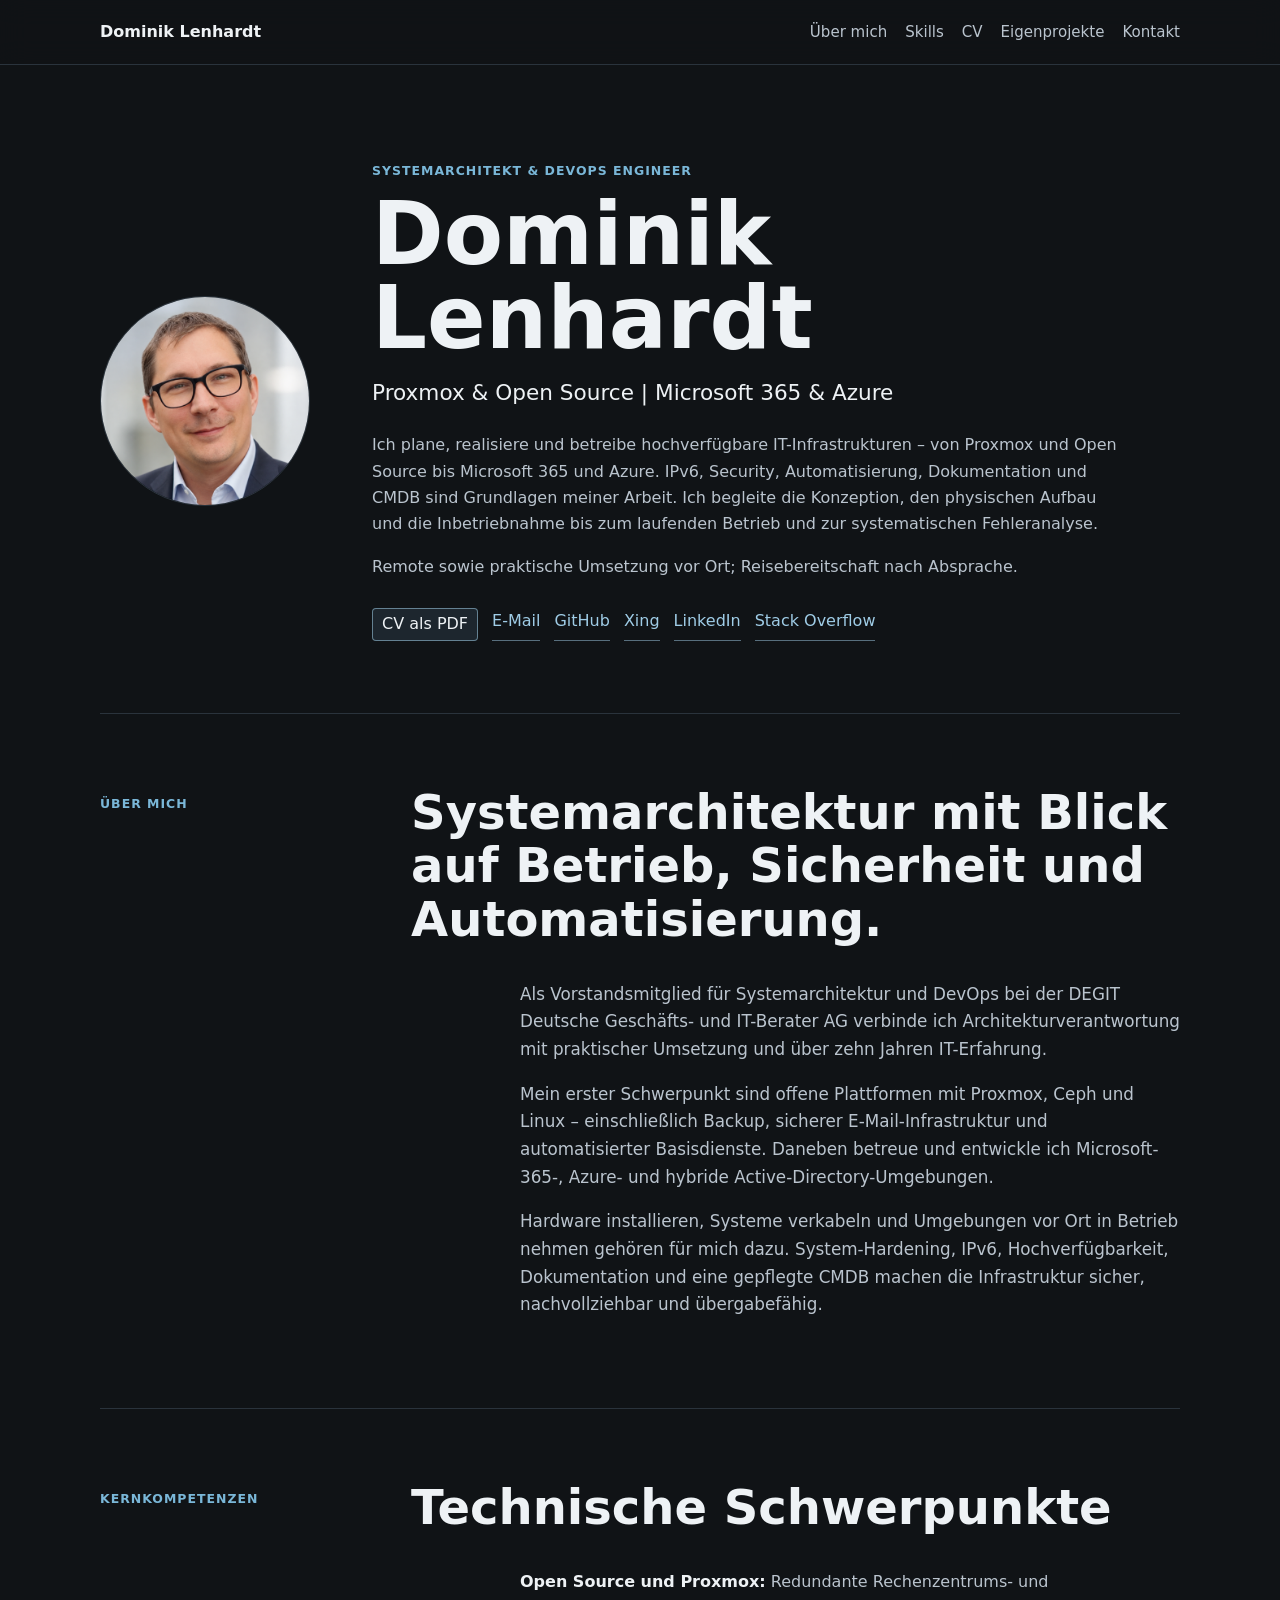
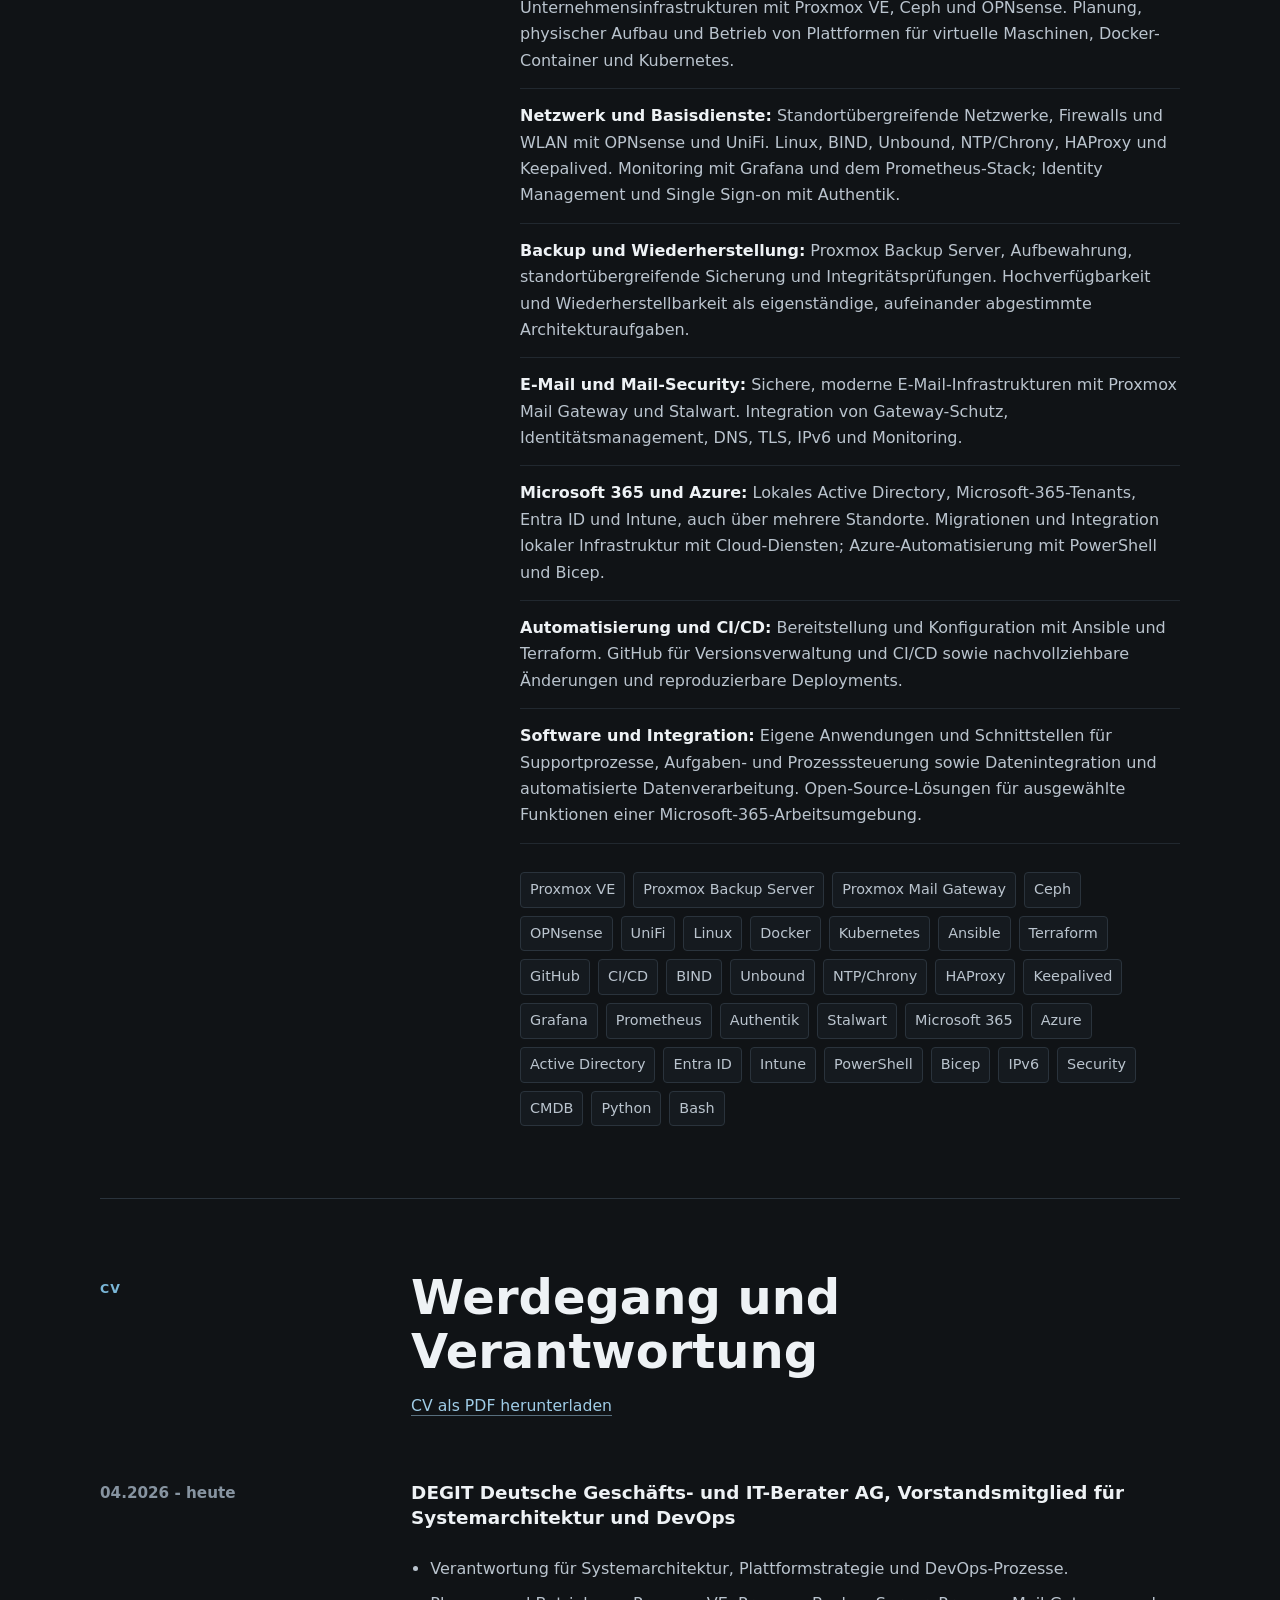
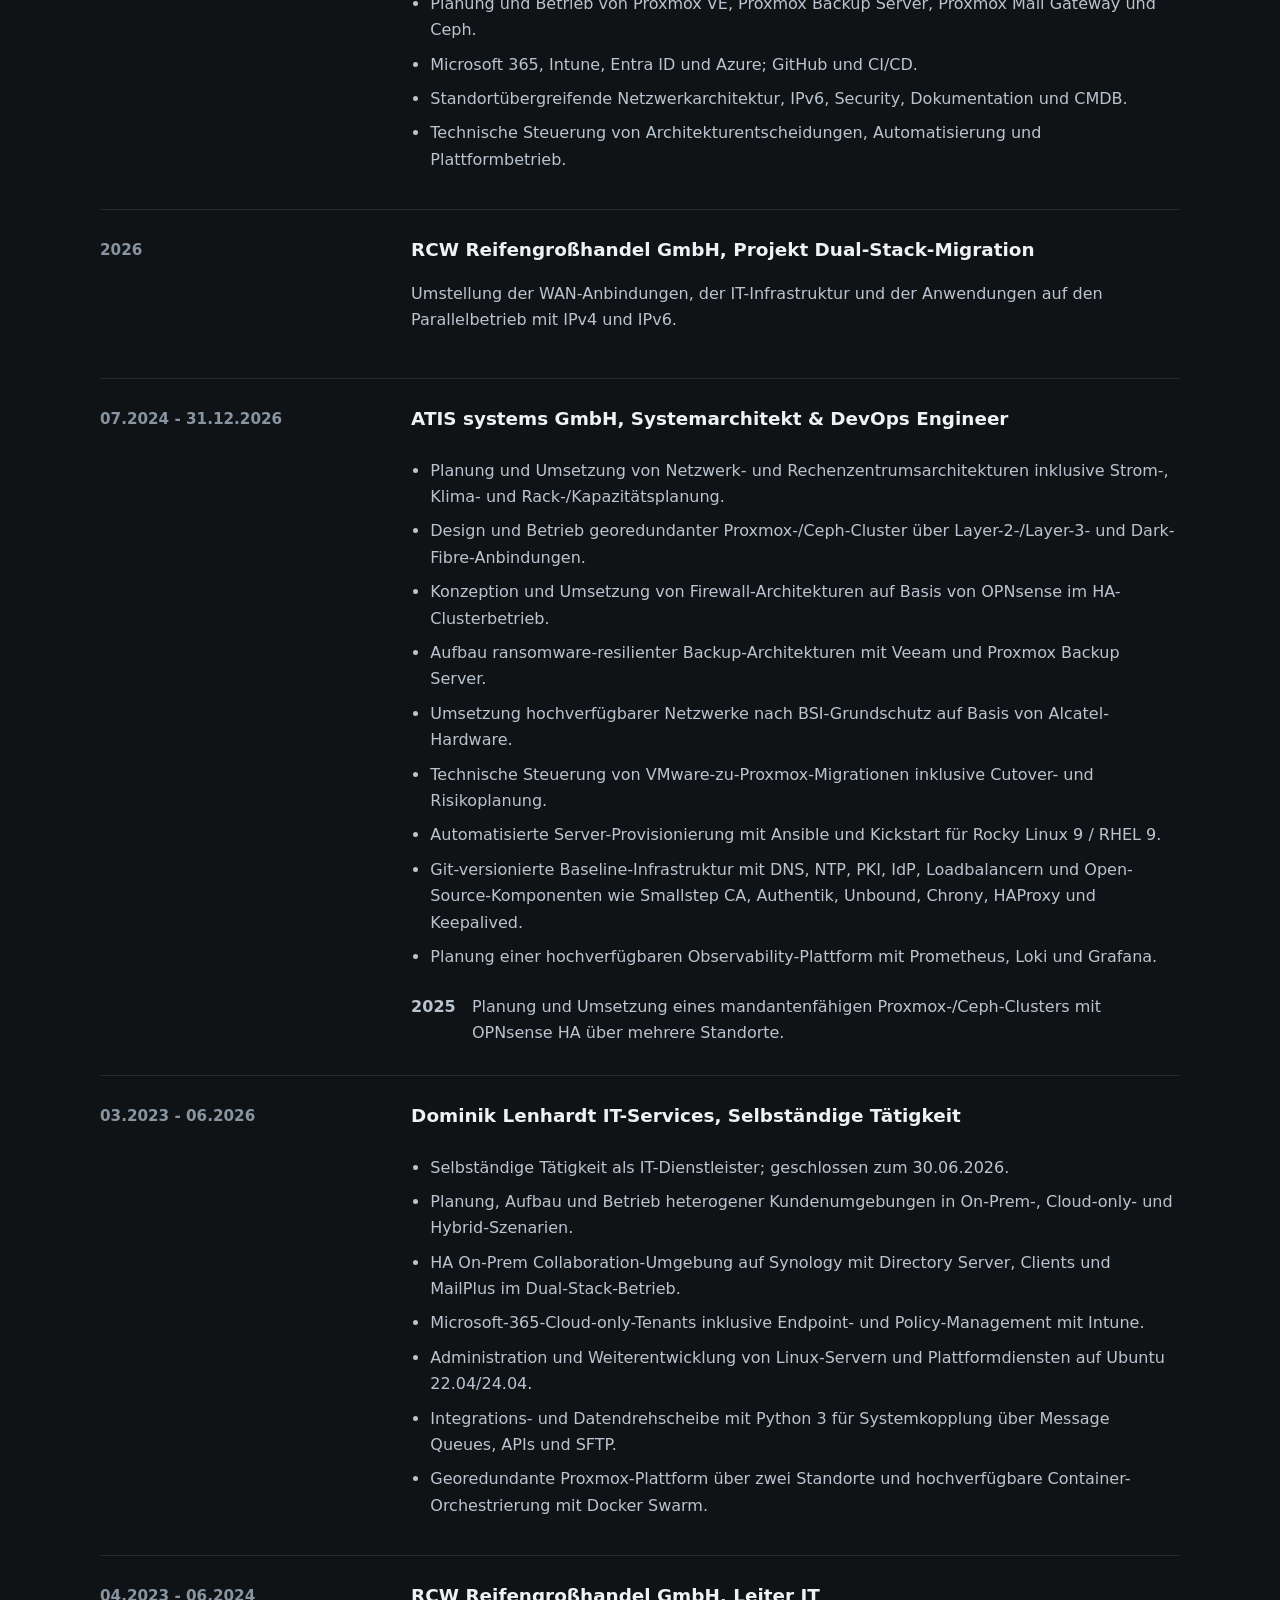
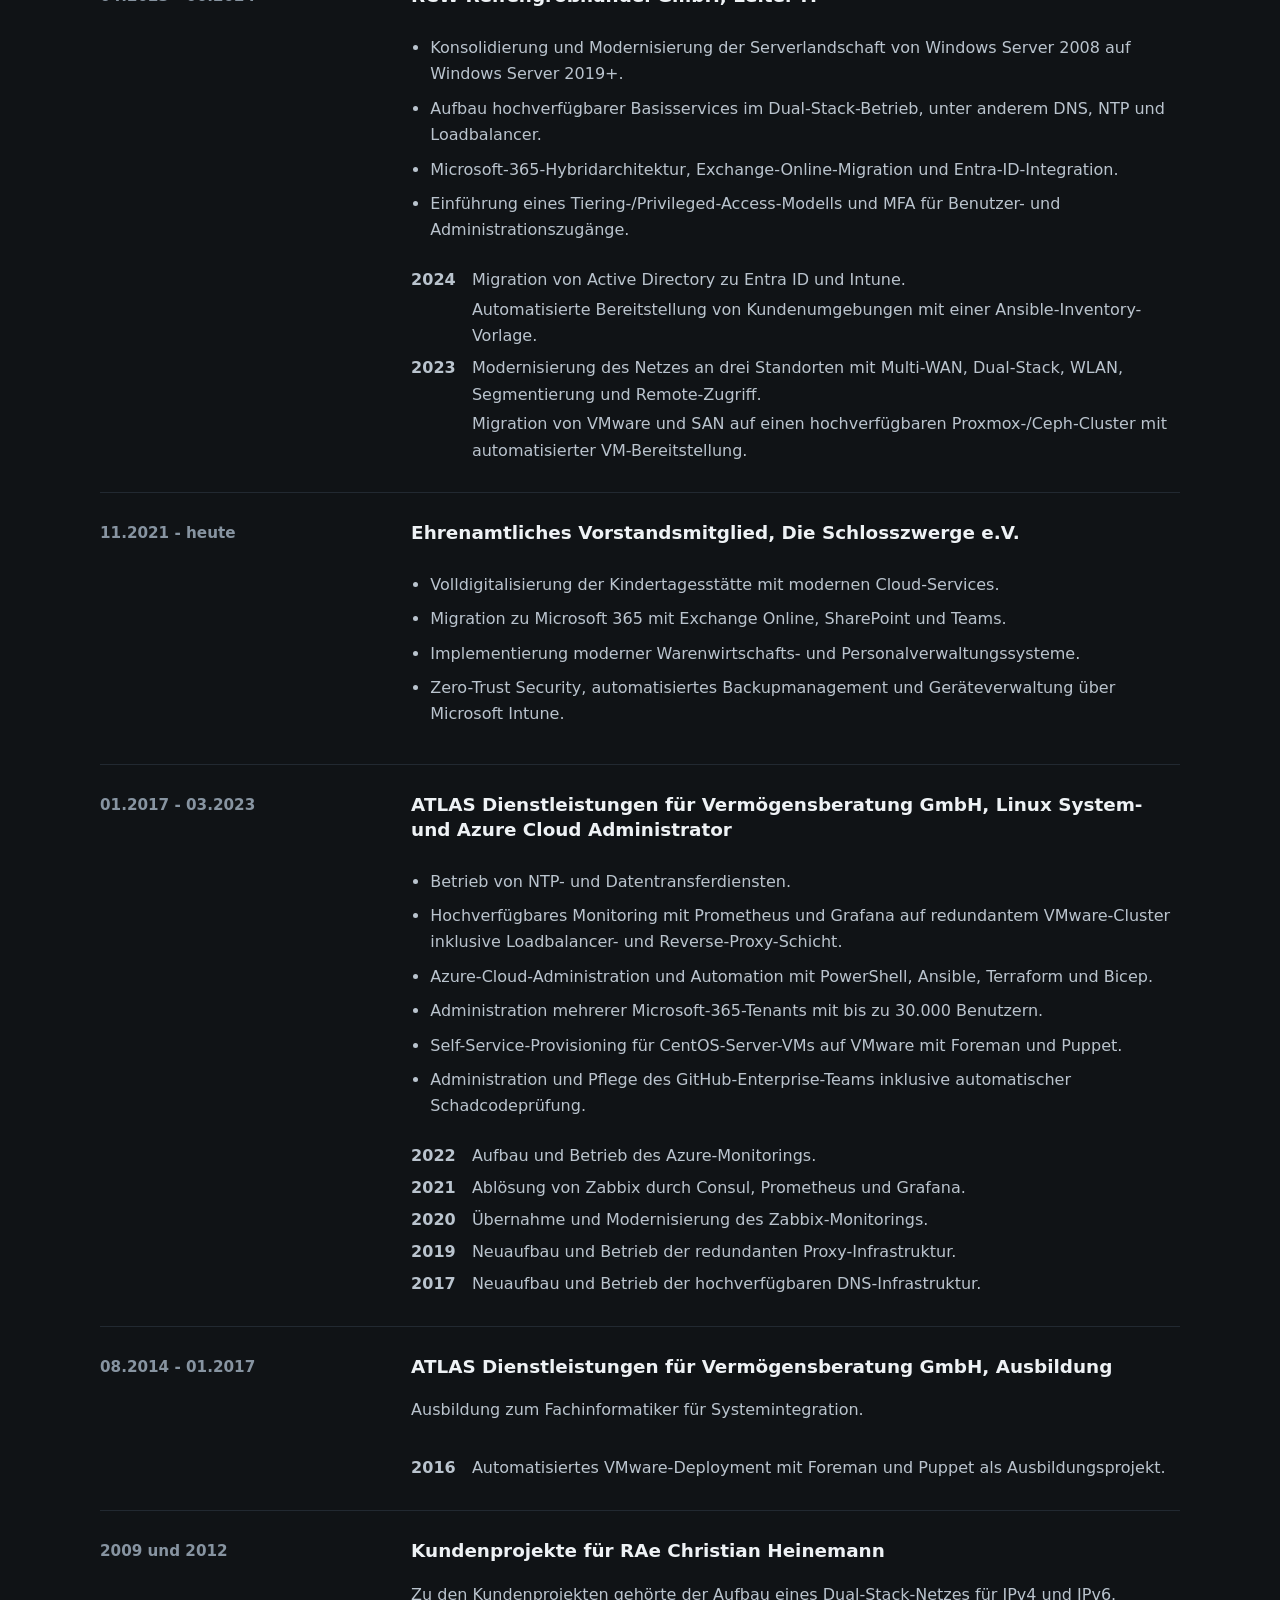
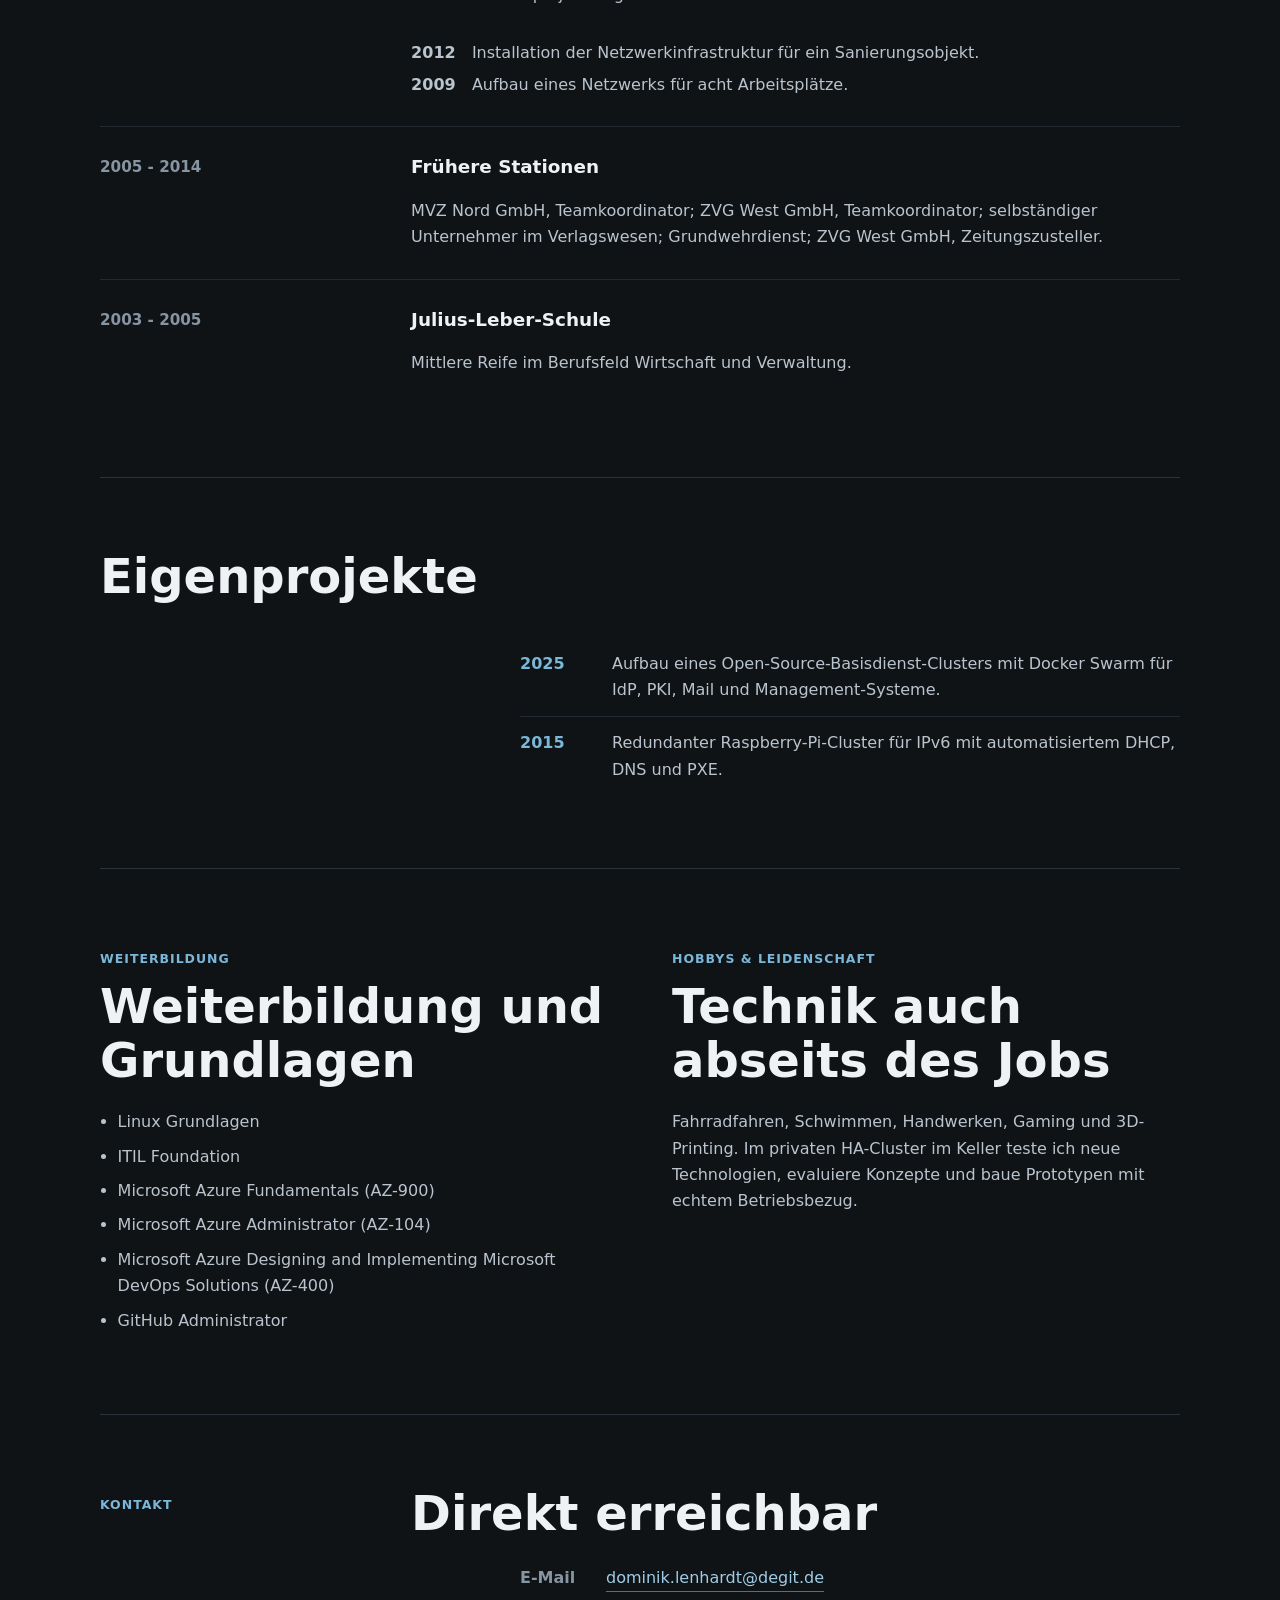
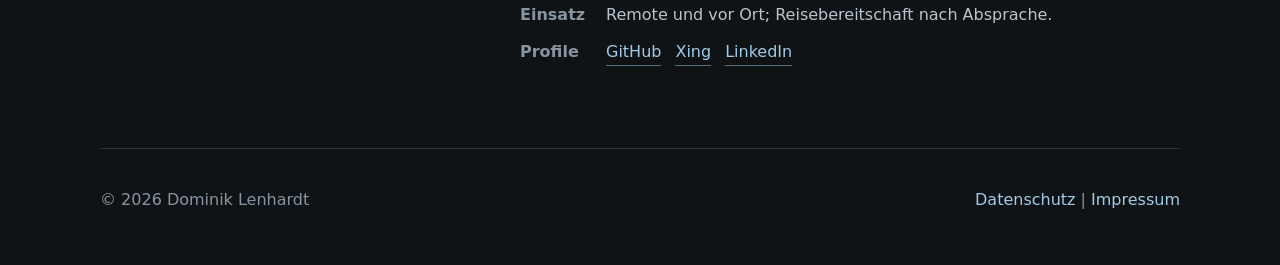
==== index.html @ f4fcc64a "Berufsstationen mit einheitlicher Typografie und Projektzeiträumen gliedern" ====
<!DOCTYPE html>
<html lang="de">
<head>
  <meta charset="utf-8">
  <meta name="viewport" content="width=device-width, initial-scale=1">
  <title>Dominik Lenhardt | Systemarchitekt &amp; DevOps Engineer</title>
  <meta name="description" content="Dominik Lenhardt – Systemarchitekt &amp; DevOps Engineer. Proxmox, Open Source, Backup und sichere E-Mail-Infrastrukturen sowie Microsoft 365 und Azure. Remote und vor Ort nach Absprache.">
  <link rel="apple-touch-icon" sizes="180x180" href="/assets/favicon/apple-touch-icon.png">
  <link rel="icon" type="image/png" sizes="32x32" href="/assets/favicon/favicon-32x32.png">
  <link rel="icon" type="image/png" sizes="16x16" href="/assets/favicon/favicon-16x16.png">
  <link rel="manifest" href="/assets/favicon/site.webmanifest">
  <link rel="stylesheet" href="/assets/css/site.css">
</head>
<body>
  <header class="site-header">
    <nav class="nav" aria-label="Hauptnavigation">
      <a class="brand" href="/">Dominik Lenhardt</a>
      <div class="nav-links">
        <a href="#about">Über mich</a>
        <a href="#skills">Skills</a>
        <a href="#cv">CV</a>
        <a href="#projekte">Eigenprojekte</a>
        <a href="#kontakt">Kontakt</a>
      </div>
    </nav>
  </header>

  <main>
    <section class="hero" id="top">
      <div class="hero-photo">
        <img src="/assets/img/portfolio-neu.png" alt="Portrait von Dominik Lenhardt">
      </div>
      <div class="hero-text">
        <p class="kicker">Systemarchitekt &amp; DevOps Engineer</p>
        <h1>Dominik Lenhardt</h1>
        <p class="intro">Proxmox &amp; Open Source | Microsoft 365 &amp; Azure</p>
        <p>Ich plane, realisiere und betreibe hochverfügbare IT-Infrastrukturen – von Proxmox und Open Source bis Microsoft 365 und Azure. IPv6, Security, Automatisierung, Dokumentation und CMDB sind Grundlagen meiner Arbeit. Ich begleite die Konzeption, den physischen Aufbau und die Inbetriebnahme bis zum laufenden Betrieb und zur systematischen Fehleranalyse.</p>
        <p>Remote sowie praktische Umsetzung vor Ort; Reisebereitschaft nach Absprache.</p>
        <div class="profile-links" aria-label="Profile">
          <a class="download-link" href="/assets/Dominik-Lenhardt-CV.pdf" download>CV als PDF</a>
          <a href="mailto:dominik.lenhardt@degit.de">E-Mail</a>
          <a href="https://www.github.com/OnkelDom" target="_blank" rel="noreferrer">GitHub</a>
          <a href="https://www.xing.com/profile/Dominik_Lenhardt/cv/" target="_blank" rel="noreferrer">Xing</a>
          <a href="https://www.linkedin.com/in/dominik-lenhardt-086645226" target="_blank" rel="noreferrer">LinkedIn</a>
          <a href="https://stackoverflow.com/users/17848024/dominik-lenhardt" target="_blank" rel="noreferrer">Stack Overflow</a>
        </div>
      </div>
    </section>

    <section class="section" id="about">
      <div class="section-title">
        <p class="kicker">Über mich</p>
        <h2>Systemarchitektur mit Blick auf Betrieb, Sicherheit und Automatisierung.</h2>
      </div>
      <div class="prose">
        <p>Als Vorstandsmitglied für Systemarchitektur und DevOps bei der DEGIT Deutsche Geschäfts- und IT-Berater AG verbinde ich Architekturverantwortung mit praktischer Umsetzung und über zehn Jahren IT-Erfahrung.</p>
        <p>Mein erster Schwerpunkt sind offene Plattformen mit Proxmox, Ceph und Linux – einschließlich Backup, sicherer E-Mail-Infrastruktur und automatisierter Basisdienste. Daneben betreue und entwickle ich Microsoft-365-, Azure- und hybride Active-Directory-Umgebungen.</p>
        <p>Hardware installieren, Systeme verkabeln und Umgebungen vor Ort in Betrieb nehmen gehören für mich dazu. System-Hardening, IPv6, Hochverfügbarkeit, Dokumentation und eine gepflegte CMDB machen die Infrastruktur sicher, nachvollziehbar und übergabefähig.</p>
      </div>
    </section>

    <section class="section" id="skills">
      <div class="section-title">
        <p class="kicker">Kernkompetenzen</p>
        <h2>Technische Schwerpunkte</h2>
      </div>
      <div class="skill-list">
        <p><strong>Open Source und Proxmox:</strong> Redundante Rechenzentrums- und Unternehmensinfrastrukturen mit Proxmox VE, Ceph und OPNsense. Planung, physischer Aufbau und Betrieb von Plattformen für virtuelle Maschinen, Docker-Container und Kubernetes.</p>
        <p><strong>Netzwerk und Basisdienste:</strong> Standortübergreifende Netzwerke, Firewalls und WLAN mit OPNsense und UniFi. Linux, BIND, Unbound, NTP/Chrony, HAProxy und Keepalived. Monitoring mit Grafana und dem Prometheus-Stack; Identity Management und Single Sign-on mit Authentik.</p>
        <p><strong>Backup und Wiederherstellung:</strong> Proxmox Backup Server, Aufbewahrung, standortübergreifende Sicherung und Integritätsprüfungen. Hochverfügbarkeit und Wiederherstellbarkeit als eigenständige, aufeinander abgestimmte Architekturaufgaben.</p>
        <p><strong>E-Mail und Mail-Security:</strong> Sichere, moderne E-Mail-Infrastrukturen mit Proxmox Mail Gateway und Stalwart. Integration von Gateway-Schutz, Identitätsmanagement, DNS, TLS, IPv6 und Monitoring.</p>
        <p><strong>Microsoft 365 und Azure:</strong> Lokales Active Directory, Microsoft-365-Tenants, Entra ID und Intune, auch über mehrere Standorte. Migrationen und Integration lokaler Infrastruktur mit Cloud-Diensten; Azure-Automatisierung mit PowerShell und Bicep.</p>
        <p><strong>Automatisierung und CI/CD:</strong> Bereitstellung und Konfiguration mit Ansible und Terraform. GitHub für Versionsverwaltung und CI/CD sowie nachvollziehbare Änderungen und reproduzierbare Deployments.</p>
        <p><strong>Software und Integration:</strong> Eigene Anwendungen und Schnittstellen für Supportprozesse, Aufgaben- und Prozesssteuerung sowie Datenintegration und automatisierte Datenverarbeitung. Open-Source-Lösungen für ausgewählte Funktionen einer Microsoft-365-Arbeitsumgebung.</p>
      </div>
      <div class="tags" aria-label="Technologien">
        <span>Proxmox VE</span><span>Proxmox Backup Server</span><span>Proxmox Mail Gateway</span><span>Ceph</span><span>OPNsense</span><span>UniFi</span><span>Linux</span><span>Docker</span><span>Kubernetes</span><span>Ansible</span><span>Terraform</span><span>GitHub</span><span>CI/CD</span><span>BIND</span><span>Unbound</span><span>NTP/Chrony</span><span>HAProxy</span><span>Keepalived</span><span>Grafana</span><span>Prometheus</span><span>Authentik</span><span>Stalwart</span><span>Microsoft 365</span><span>Azure</span><span>Active Directory</span><span>Entra ID</span><span>Intune</span><span>PowerShell</span><span>Bicep</span><span>IPv6</span><span>Security</span><span>CMDB</span><span>Python</span><span>Bash</span>
      </div>
    </section>

    <section class="section" id="cv">
      <div class="section-title">
        <p class="kicker">CV</p>
        <div>
          <h2>Werdegang und Verantwortung</h2>
          <p class="section-action"><a href="/assets/Dominik-Lenhardt-CV.pdf" download>CV als PDF herunterladen</a></p>
        </div>
      </div>
      <div class="timeline">
        <article>
          <p class="date">04.2026 - heute</p>
          <h3>DEGIT Deutsche Geschäfts- und IT-Berater AG, Vorstandsmitglied für Systemarchitektur und DevOps</h3>
          <ul>
            <li>Verantwortung für Systemarchitektur, Plattformstrategie und DevOps-Prozesse.</li>
            <li>Planung und Betrieb von Proxmox VE, Proxmox Backup Server, Proxmox Mail Gateway und Ceph.</li>
            <li>Microsoft 365, Intune, Entra ID und Azure; GitHub und CI/CD.</li>
            <li>Standortübergreifende Netzwerkarchitektur, IPv6, Security, Dokumentation und CMDB.</li>
            <li>Technische Steuerung von Architekturentscheidungen, Automatisierung und Plattformbetrieb.</li>
          </ul>
        </article>

        <article>
          <p class="date">2026</p>
          <h3>RCW Reifengroßhandel GmbH, Projekt Dual-Stack-Migration</h3>
          <p>Umstellung der WAN-Anbindungen, der IT-Infrastruktur und der Anwendungen auf den Parallelbetrieb mit IPv4 und IPv6.</p>
        </article>

        <article>
          <p class="date">07.2024 - 31.12.2026</p>
          <h3>ATIS systems GmbH, Systemarchitekt &amp; DevOps Engineer</h3>
          <ul>
            <li>Planung und Umsetzung von Netzwerk- und Rechenzentrumsarchitekturen inklusive Strom-, Klima- und Rack-/Kapazitätsplanung.</li>
            <li>Design und Betrieb georedundanter Proxmox-/Ceph-Cluster über Layer-2-/Layer-3- und Dark-Fibre-Anbindungen.</li>
            <li>Konzeption und Umsetzung von Firewall-Architekturen auf Basis von OPNsense im HA-Clusterbetrieb.</li>
            <li>Aufbau ransomware-resilienter Backup-Architekturen mit Veeam und Proxmox Backup Server.</li>
            <li>Umsetzung hochverfügbarer Netzwerke nach BSI-Grundschutz auf Basis von Alcatel-Hardware.</li>
            <li>Technische Steuerung von VMware-zu-Proxmox-Migrationen inklusive Cutover- und Risikoplanung.</li>
            <li>Automatisierte Server-Provisionierung mit Ansible und Kickstart für Rocky Linux 9 / RHEL 9.</li>
            <li>Git-versionierte Baseline-Infrastruktur mit DNS, NTP, PKI, IdP, Loadbalancern und Open-Source-Komponenten wie Smallstep CA, Authentik, Unbound, Chrony, HAProxy und Keepalived.</li>
            <li>Planung einer hochverfügbaren Observability-Plattform mit Prometheus, Loki und Grafana.</li>
          </ul>
          <dl class="project-years">
            <div>
              <dt>2025</dt>
              <dd>Planung und Umsetzung eines mandantenfähigen Proxmox-/Ceph-Clusters mit OPNsense HA über mehrere Standorte.</dd>
            </div>
          </dl>
        </article>

        <article>
          <p class="date">03.2023 - 06.2026</p>
          <h3>Dominik Lenhardt IT-Services, Selbständige Tätigkeit</h3>
          <ul>
            <li>Selbständige Tätigkeit als IT-Dienstleister; geschlossen zum 30.06.2026.</li>
            <li>Planung, Aufbau und Betrieb heterogener Kundenumgebungen in On-Prem-, Cloud-only- und Hybrid-Szenarien.</li>
            <li>HA On-Prem Collaboration-Umgebung auf Synology mit Directory Server, Clients und MailPlus im Dual-Stack-Betrieb.</li>
            <li>Microsoft-365-Cloud-only-Tenants inklusive Endpoint- und Policy-Management mit Intune.</li>
            <li>Administration und Weiterentwicklung von Linux-Servern und Plattformdiensten auf Ubuntu 22.04/24.04.</li>
            <li>Integrations- und Datendrehscheibe mit Python 3 für Systemkopplung über Message Queues, APIs und SFTP.</li>
            <li>Georedundante Proxmox-Plattform über zwei Standorte und hochverfügbare Container-Orchestrierung mit Docker Swarm.</li>
          </ul>
        </article>

        <article>
          <p class="date">04.2023 - 06.2024</p>
          <h3>RCW Reifengroßhandel GmbH, Leiter IT</h3>
          <ul>
            <li>Konsolidierung und Modernisierung der Serverlandschaft von Windows Server 2008 auf Windows Server 2019+.</li>
            <li>Aufbau hochverfügbarer Basisservices im Dual-Stack-Betrieb, unter anderem DNS, NTP und Loadbalancer.</li>
            <li>Microsoft-365-Hybridarchitektur, Exchange-Online-Migration und Entra-ID-Integration.</li>
            <li>Einführung eines Tiering-/Privileged-Access-Modells und MFA für Benutzer- und Administrationszugänge.</li>
          </ul>
          <dl class="project-years">
            <div>
              <dt>2024</dt>
              <dd>Migration von Active Directory zu Entra ID und Intune.</dd>
              <dd>Automatisierte Bereitstellung von Kundenumgebungen mit einer Ansible-Inventory-Vorlage.</dd>
            </div>
            <div>
              <dt>2023</dt>
              <dd>Modernisierung des Netzes an drei Standorten mit Multi-WAN, Dual-Stack, WLAN, Segmentierung und Remote-Zugriff.</dd>
              <dd>Migration von VMware und SAN auf einen hochverfügbaren Proxmox-/Ceph-Cluster mit automatisierter VM-Bereitstellung.</dd>
            </div>
          </dl>
        </article>

        <article>
          <p class="date">11.2021 - heute</p>
          <h3>Ehrenamtliches Vorstandsmitglied, Die Schlosszwerge e.V.</h3>
          <ul>
            <li>Volldigitalisierung der Kindertagesstätte mit modernen Cloud-Services.</li>
            <li>Migration zu Microsoft 365 mit Exchange Online, SharePoint und Teams.</li>
            <li>Implementierung moderner Warenwirtschafts- und Personalverwaltungssysteme.</li>
            <li>Zero-Trust Security, automatisiertes Backupmanagement und Geräteverwaltung über Microsoft Intune.</li>
          </ul>
        </article>

        <article>
          <p class="date">01.2017 - 03.2023</p>
          <h3>ATLAS Dienstleistungen für Vermögensberatung GmbH, Linux System- und Azure Cloud Administrator</h3>
          <ul>
            <li>Betrieb von NTP- und Datentransferdiensten.</li>
            <li>Hochverfügbares Monitoring mit Prometheus und Grafana auf redundantem VMware-Cluster inklusive Loadbalancer- und Reverse-Proxy-Schicht.</li>
            <li>Azure-Cloud-Administration und Automation mit PowerShell, Ansible, Terraform und Bicep.</li>
            <li>Administration mehrerer Microsoft-365-Tenants mit bis zu 30.000 Benutzern.</li>
            <li>Self-Service-Provisioning für CentOS-Server-VMs auf VMware mit Foreman und Puppet.</li>
            <li>Administration und Pflege des GitHub-Enterprise-Teams inklusive automatischer Schadcodeprüfung.</li>
          </ul>
          <dl class="project-years">
            <div>
              <dt>2022</dt>
              <dd>Aufbau und Betrieb des Azure-Monitorings.</dd>
            </div>
            <div>
              <dt>2021</dt>
              <dd>Ablösung von Zabbix durch Consul, Prometheus und Grafana.</dd>
            </div>
            <div>
              <dt>2020</dt>
              <dd>Übernahme und Modernisierung des Zabbix-Monitorings.</dd>
            </div>
            <div>
              <dt>2019</dt>
              <dd>Neuaufbau und Betrieb der redundanten Proxy-Infrastruktur.</dd>
            </div>
            <div>
              <dt>2017</dt>
              <dd>Neuaufbau und Betrieb der hochverfügbaren DNS-Infrastruktur.</dd>
            </div>
          </dl>
        </article>

        <article>
          <p class="date">08.2014 - 01.2017</p>
          <h3>ATLAS Dienstleistungen für Vermögensberatung GmbH, Ausbildung</h3>
          <p>Ausbildung zum Fachinformatiker für Systemintegration.</p>
          <dl class="project-years">
            <div>
              <dt>2016</dt>
              <dd>Automatisiertes VMware-Deployment mit Foreman und Puppet als Ausbildungsprojekt.</dd>
            </div>
          </dl>
        </article>

        <article>
          <p class="date">2009 und 2012</p>
          <h3>Kundenprojekte für RAe Christian Heinemann</h3>
          <p>Zu den Kundenprojekten gehörte der Aufbau eines Dual-Stack-Netzes für IPv4 und IPv6.</p>
          <dl class="project-years">
            <div>
              <dt>2012</dt>
              <dd>Installation der Netzwerkinfrastruktur für ein Sanierungsobjekt.</dd>
            </div>
            <div>
              <dt>2009</dt>
              <dd>Aufbau eines Netzwerks für acht Arbeitsplätze.</dd>
            </div>
          </dl>
        </article>

        <article class="compact">
          <p class="date">2005 - 2014</p>
          <h3>Frühere Stationen</h3>
          <p>MVZ Nord GmbH, Teamkoordinator; ZVG West GmbH, Teamkoordinator; selbständiger Unternehmer im Verlagswesen; Grundwehrdienst; ZVG West GmbH, Zeitungszusteller.</p>
        </article>

        <article class="compact">
          <p class="date">2003 - 2005</p>
          <h3>Julius-Leber-Schule</h3>
          <p>Mittlere Reife im Berufsfeld Wirtschaft und Verwaltung.</p>
        </article>
      </div>
    </section>

    <section class="section" id="projekte">
      <div class="section-title">
        <h2>Eigenprojekte</h2>
      </div>
      <ol class="project-list">
        <li><span>2025</span> <div>Aufbau eines Open-Source-Basisdienst-Clusters mit Docker Swarm für IdP, PKI, Mail und Management-Systeme.</div></li>
        <li><span>2015</span> <div>Redundanter Raspberry-Pi-Cluster für IPv6 mit automatisiertem DHCP, DNS und PXE.</div></li>
      </ol>
    </section>

    <section class="section two-column">
      <div id="weiterbildung">
        <div class="section-title">
          <p class="kicker">Weiterbildung</p>
          <h2>Weiterbildung und Grundlagen</h2>
        </div>
        <ul class="plain-list">
          <li>Linux Grundlagen</li>
          <li>ITIL Foundation</li>
          <li>Microsoft Azure Fundamentals (AZ-900)</li>
          <li>Microsoft Azure Administrator (AZ-104)</li>
          <li>Microsoft Azure Designing and Implementing Microsoft DevOps Solutions (AZ-400)</li>
          <li>GitHub Administrator</li>
        </ul>
      </div>
      <div id="hobbys">
        <div class="section-title">
          <p class="kicker">Hobbys & Leidenschaft</p>
          <h2>Technik auch abseits des Jobs</h2>
        </div>
        <p>
          Fahrradfahren, Schwimmen, Handwerken, Gaming und 3D-Printing. Im
          privaten HA-Cluster im Keller teste ich neue Technologien,
          evaluiere Konzepte und baue Prototypen mit echtem Betriebsbezug.
        </p>
      </div>
    </section>

    <section class="section contact" id="kontakt">
      <div class="section-title">
        <p class="kicker">Kontakt</p>
        <h2>Direkt erreichbar</h2>
      </div>
      <div class="contact-lines">
        <p><span>E-Mail</span><a href="mailto:dominik.lenhardt@degit.de">dominik.lenhardt@degit.de</a></p>
        <p><span>Einsatz</span>Remote und vor Ort; Reisebereitschaft nach Absprache.</p>
        <p><span>Profile</span><a href="https://www.github.com/OnkelDom" target="_blank" rel="noreferrer">GitHub</a> <a href="https://www.xing.com/profile/Dominik_Lenhardt/cv/" target="_blank" rel="noreferrer">Xing</a> <a href="https://www.linkedin.com/in/dominik-lenhardt-086645226" target="_blank" rel="noreferrer">LinkedIn</a></p>
      </div>
    </section>
  </main>

  <footer class="footer">
    <p>&copy; 2026 Dominik Lenhardt</p>
    <p><a href="/datenschutz.html">Datenschutz</a> <span aria-hidden="true">|</span> <a href="/impressum.html">Impressum</a></p>
  </footer>
</body>
</html>
---- assets/css/site.css ----
:root {
  color-scheme: dark;
  --bg: #101316;
  --panel: #151a1f;
  --panel-soft: #1a2027;
  --line: #2a333c;
  --text: #eef2f5;
  --muted: #bac4ce;
  --soft: #8794a1;
  --accent: #7ab7d8;
  --accent-strong: #9fcce6;
  --max: 1080px;
}

* {
  box-sizing: border-box;
}

html {
  scroll-behavior: smooth;
}

body {
  margin: 0;
  background: var(--bg);
  color: var(--text);
  font-family: Inter, ui-sans-serif, system-ui, -apple-system, BlinkMacSystemFont, "Segoe UI", sans-serif;
  line-height: 1.65;
}

a {
  color: var(--accent-strong);
  text-decoration: none;
}

a:hover {
  color: #ffffff;
  text-decoration: underline;
}

.site-header {
  position: sticky;
  top: 0;
  z-index: 20;
  border-bottom: 1px solid var(--line);
  background: rgba(16, 19, 22, 0.94);
  backdrop-filter: blur(14px);
}

.nav {
  width: min(var(--max), calc(100% - 40px));
  min-height: 64px;
  margin: 0 auto;
  display: flex;
  align-items: center;
  justify-content: space-between;
  gap: 24px;
}

.brand {
  color: var(--text);
  font-weight: 800;
}

.nav-links {
  display: flex;
  align-items: center;
  gap: 18px;
  flex-wrap: wrap;
  font-size: 0.94rem;
}

.nav-links a {
  color: var(--muted);
}

.hero,
.section {
  width: min(var(--max), calc(100% - 40px));
  margin: 0 auto;
}

.hero {
  display: grid;
  grid-template-columns: 220px minmax(0, 1fr);
  gap: 52px;
  align-items: center;
  padding: 96px 0 72px;
}

.hero-photo img {
  display: block;
  width: 210px;
  height: 210px;
  object-fit: cover;
  border-radius: 50%;
  border: 1px solid var(--line);
  background: var(--panel);
}

.kicker {
  margin: 0 0 10px;
  color: var(--accent);
  font-size: 0.78rem;
  font-weight: 800;
  letter-spacing: 0.08em;
  text-transform: uppercase;
}

h1,
h2,
h3,
p {
  margin-top: 0;
}

h1 {
  margin-bottom: 14px;
  font-size: clamp(3rem, 7vw, 5.4rem);
  line-height: 0.98;
  letter-spacing: 0;
}

h2 {
  margin-bottom: 0;
  font-size: clamp(1.8rem, 4vw, 3rem);
  line-height: 1.12;
  letter-spacing: 0;
}

h3 {
  margin-bottom: 8px;
  font-size: 1.15rem;
  line-height: 1.35;
}

.intro {
  max-width: 790px;
  color: var(--text);
  font-size: clamp(1.12rem, 2vw, 1.35rem);
}

.hero-text > p:not(.kicker):not(.intro) {
  max-width: 760px;
  color: var(--muted);
}

.profile-links {
  display: flex;
  flex-wrap: wrap;
  gap: 14px;
  margin-top: 28px;
}

.profile-links a,
.contact-lines a {
  border-bottom: 1px solid rgba(159, 204, 230, 0.5);
}

.profile-links .download-link {
  border: 1px solid rgba(159, 204, 230, 0.55);
  border-radius: 4px;
  padding: 2px 9px;
  color: var(--text);
  background: rgba(122, 183, 216, 0.12);
}

.profile-links .download-link:hover {
  background: rgba(122, 183, 216, 0.2);
  text-decoration: none;
}

.section {
  padding: 72px 0;
  border-top: 1px solid var(--line);
}

.section-title {
  display: grid;
  grid-template-columns: minmax(180px, 0.35fr) minmax(0, 1fr);
  gap: 42px;
  align-items: start;
  margin-bottom: 34px;
}

.section-title .kicker {
  padding-top: 8px;
}

.section-action {
  margin: 14px 0 0;
  color: var(--muted);
  font-size: 0.98rem;
}

.section-action a {
  border-bottom: 1px solid rgba(159, 204, 230, 0.5);
}

.prose,
.skill-list,
.timeline,
.project-list,
.plain-list,
.contact-lines,
.two-column > div > p {
  color: var(--muted);
}

.prose {
  max-width: 840px;
  margin-left: calc(35% + 42px);
  font-size: 1.05rem;
}

.skill-list {
  display: grid;
  gap: 14px;
  max-width: 880px;
  margin-left: calc(35% + 42px);
}

.skill-list p {
  margin-bottom: 0;
  padding-bottom: 14px;
  border-bottom: 1px solid rgba(42, 51, 60, 0.68);
}

.skill-list strong {
  color: var(--text);
}

.tags {
  display: flex;
  flex-wrap: wrap;
  gap: 8px;
  max-width: 880px;
  margin: 28px 0 0 calc(35% + 42px);
}

.tags span {
  border: 1px solid var(--line);
  border-radius: 4px;
  padding: 5px 9px;
  background: var(--panel);
  color: var(--muted);
  font-size: 0.9rem;
}

.timeline {
  display: grid;
  gap: 0;
}

.timeline article {
  display: grid;
  grid-template-columns: minmax(180px, 0.35fr) minmax(0, 1fr);
  gap: 10px 42px;
  padding: 28px 0;
  border-top: 1px solid rgba(42, 51, 60, 0.72);
}


.project-years {
  grid-column: 2;
  margin: 0;
}

.project-years > div {
  display: grid;
  grid-template-columns: 3.2em minmax(0, 1fr);
  gap: 0.2em 0.6em;
  margin-top: 0.35em;
}

.project-years dt {
  font-weight: 700;
}

.project-years dd {
  grid-column: 2;
  margin: 0;
}

.timeline article:first-child {
  border-top: 0;
}

.date {
  margin: 0;
  color: var(--soft);
  font-size: 0.95rem;
  font-weight: 700;
}

.timeline h3,
.timeline ul,
.timeline p:not(.date) {
  grid-column: 2;
}

.timeline h3 {
  color: var(--text);
}

.timeline ul,
.plain-list {
  margin: 8px 0 0;
  padding-left: 1.2rem;
}

.timeline li,
.plain-list li {
  margin-bottom: 8px;
}

.compact p:not(.date) {
  margin-bottom: 0;
}

.project-list {
  margin: 0 0 0 calc(35% + 42px);
  padding: 0;
  list-style: none;
  max-width: 880px;
}

.project-list li {
  display: grid;
  grid-template-columns: 72px minmax(0, 1fr);
  gap: 20px;
  padding: 13px 0;
  border-top: 1px solid rgba(42, 51, 60, 0.72);
}

.project-list li:first-child {
  border-top: 0;
}

.project-list span {
  color: var(--accent);
  font-weight: 800;
}

.two-column {
  display: grid;
  grid-template-columns: 1fr 1fr;
  gap: 64px;
}

.two-column .section-title {
  display: block;
  margin-bottom: 22px;
}

.plain-list {
  padding-left: 1.1rem;
}

.contact .section-title {
  margin-bottom: 24px;
}

.contact-lines {
  max-width: 760px;
  margin-left: calc(35% + 42px);
}

.contact-lines p {
  display: flex;
  flex-wrap: wrap;
  gap: 14px;
  margin-bottom: 10px;
}

.contact-lines span {
  min-width: 72px;
  color: var(--soft);
  font-weight: 800;
}

.legal-page {
  width: min(920px, calc(100% - 40px));
  margin: 0 auto;
  padding: 72px 0;
  color: var(--muted);
}

.legal-page section,
.legal-page .user-details,
.legal-page .tech {
  max-width: 100%;
}

.legal-page h1 {
  margin-bottom: 30px;
  color: var(--text);
  font-size: clamp(2.2rem, 5vw, 3.8rem);
  line-height: 1.05;
}

.legal-page h2 {
  margin: 42px 0 14px;
  color: var(--text);
  font-size: clamp(1.45rem, 3vw, 2rem);
  line-height: 1.2;
}

.legal-page h3,
.legal-page h4 {
  margin: 34px 0 12px;
  color: var(--text);
  font-size: 1.08rem;
  line-height: 1.35;
}

.legal-page p,
.legal-page li {
  max-width: 78ch;
  color: var(--muted);
  font-size: 1rem;
  line-height: 1.75;
}

.legal-page ul {
  max-width: 78ch;
  margin: 0 0 22px;
  padding-left: 1.2rem;
}

.legal-page ul[style] {
  list-style: disc !important;
  padding-left: 1.2rem !important;
}

.legal-page li h4 {
  margin-top: 20px;
}

.footer {
  width: min(var(--max), calc(100% - 40px));
  margin: 0 auto;
  padding: 38px 0 52px;
  border-top: 1px solid var(--line);
  color: var(--soft);
  display: flex;
  justify-content: space-between;
  gap: 24px;
  flex-wrap: wrap;
}

.footer p {
  margin: 0;
}

@media (max-width: 860px) {
  .nav {
    align-items: flex-start;
    flex-direction: column;
    justify-content: center;
    padding: 14px 0;
  }

  .hero {
    grid-template-columns: 1fr;
    gap: 28px;
    padding: 60px 0;
  }

  .hero-photo img {
    width: 150px;
    height: 150px;
  }

  .section-title,
  .timeline article,
  .two-column {
    grid-template-columns: 1fr;
    gap: 16px;
  }

  .project-years,
  .timeline h3,
  .timeline ul,
  .timeline p:not(.date) {
    grid-column: auto;
  }

  .prose,
  .skill-list,
  .tags,
  .project-list,
  .contact-lines {
    margin-left: 0;
  }
}

@media (max-width: 560px) {
  .nav,
  .hero,
  .section,
  .footer {
    width: min(100% - 28px, var(--max));
  }

  .nav-links {
    gap: 10px 14px;
  }

  h1 {
    font-size: 2.65rem;
  }

  .section {
    padding: 54px 0;
  }

  .project-list li {
    grid-template-columns: 1fr;
    gap: 2px;
  }
}
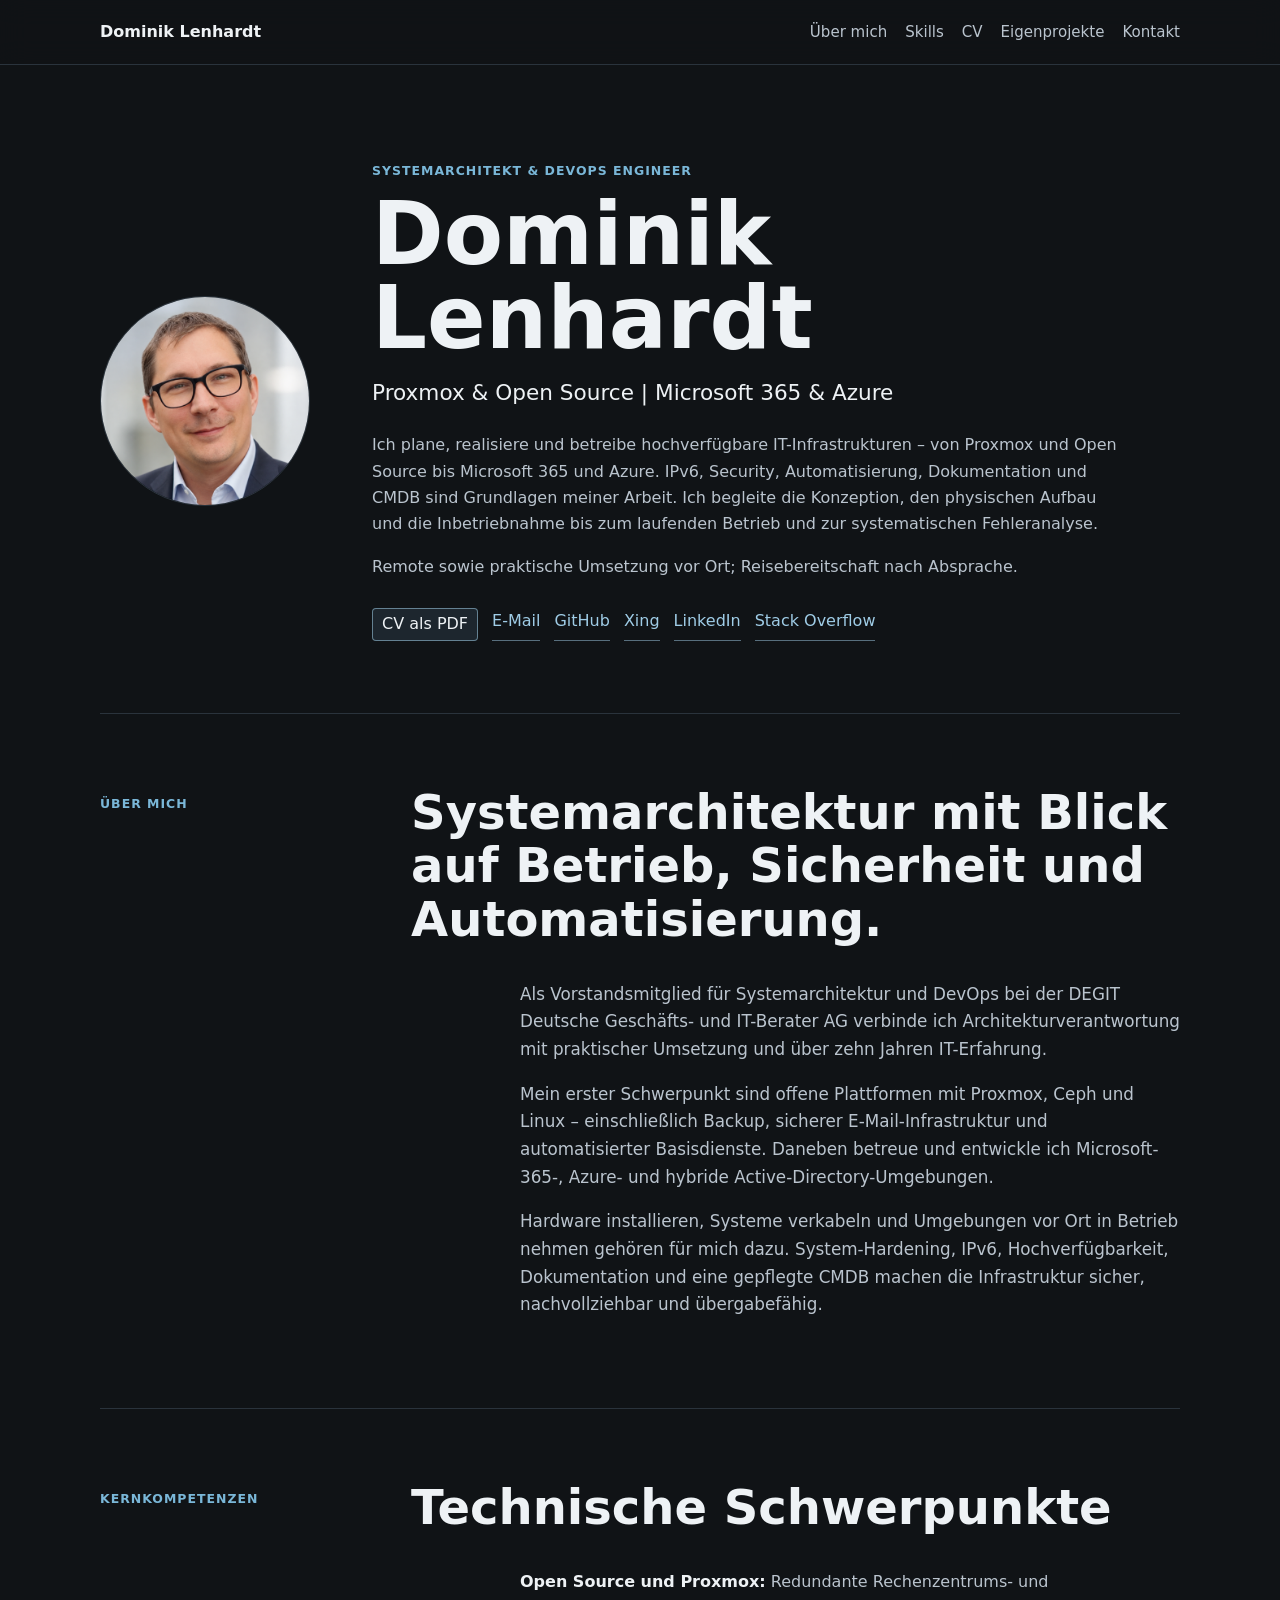
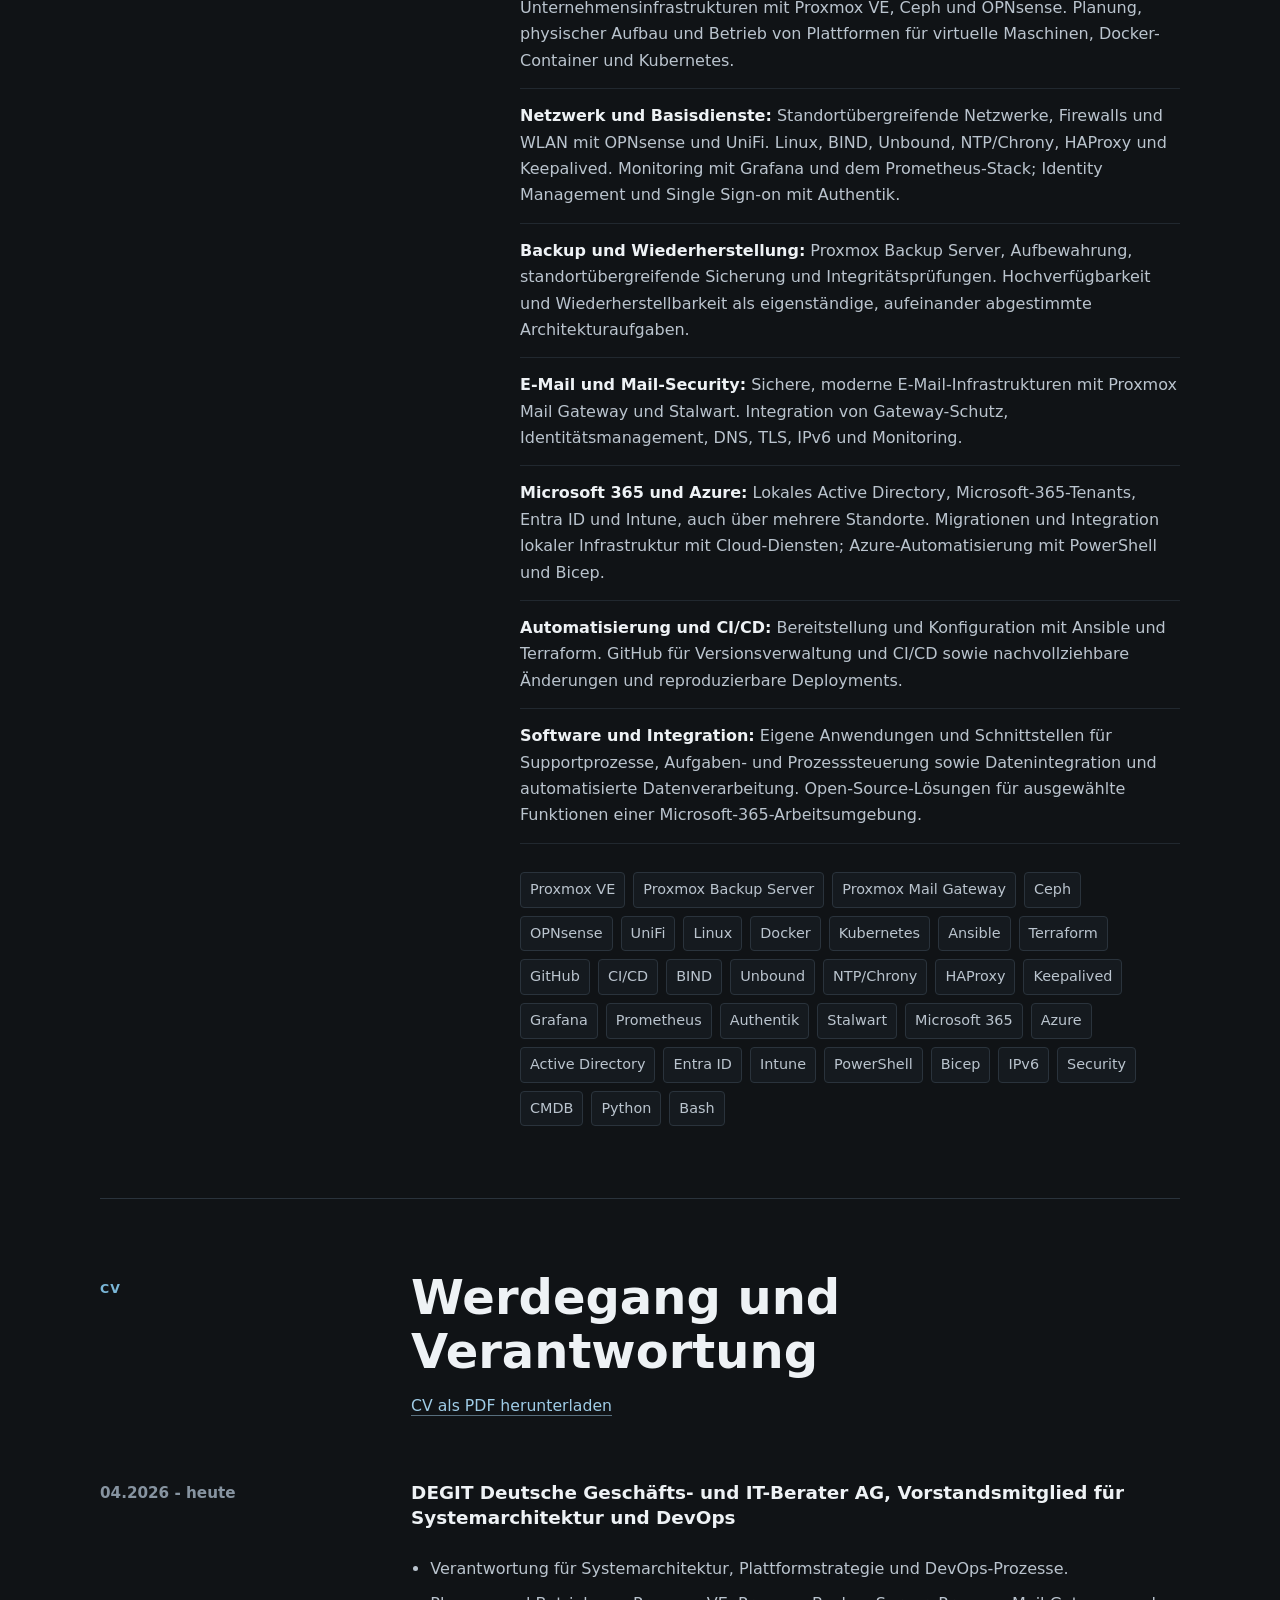
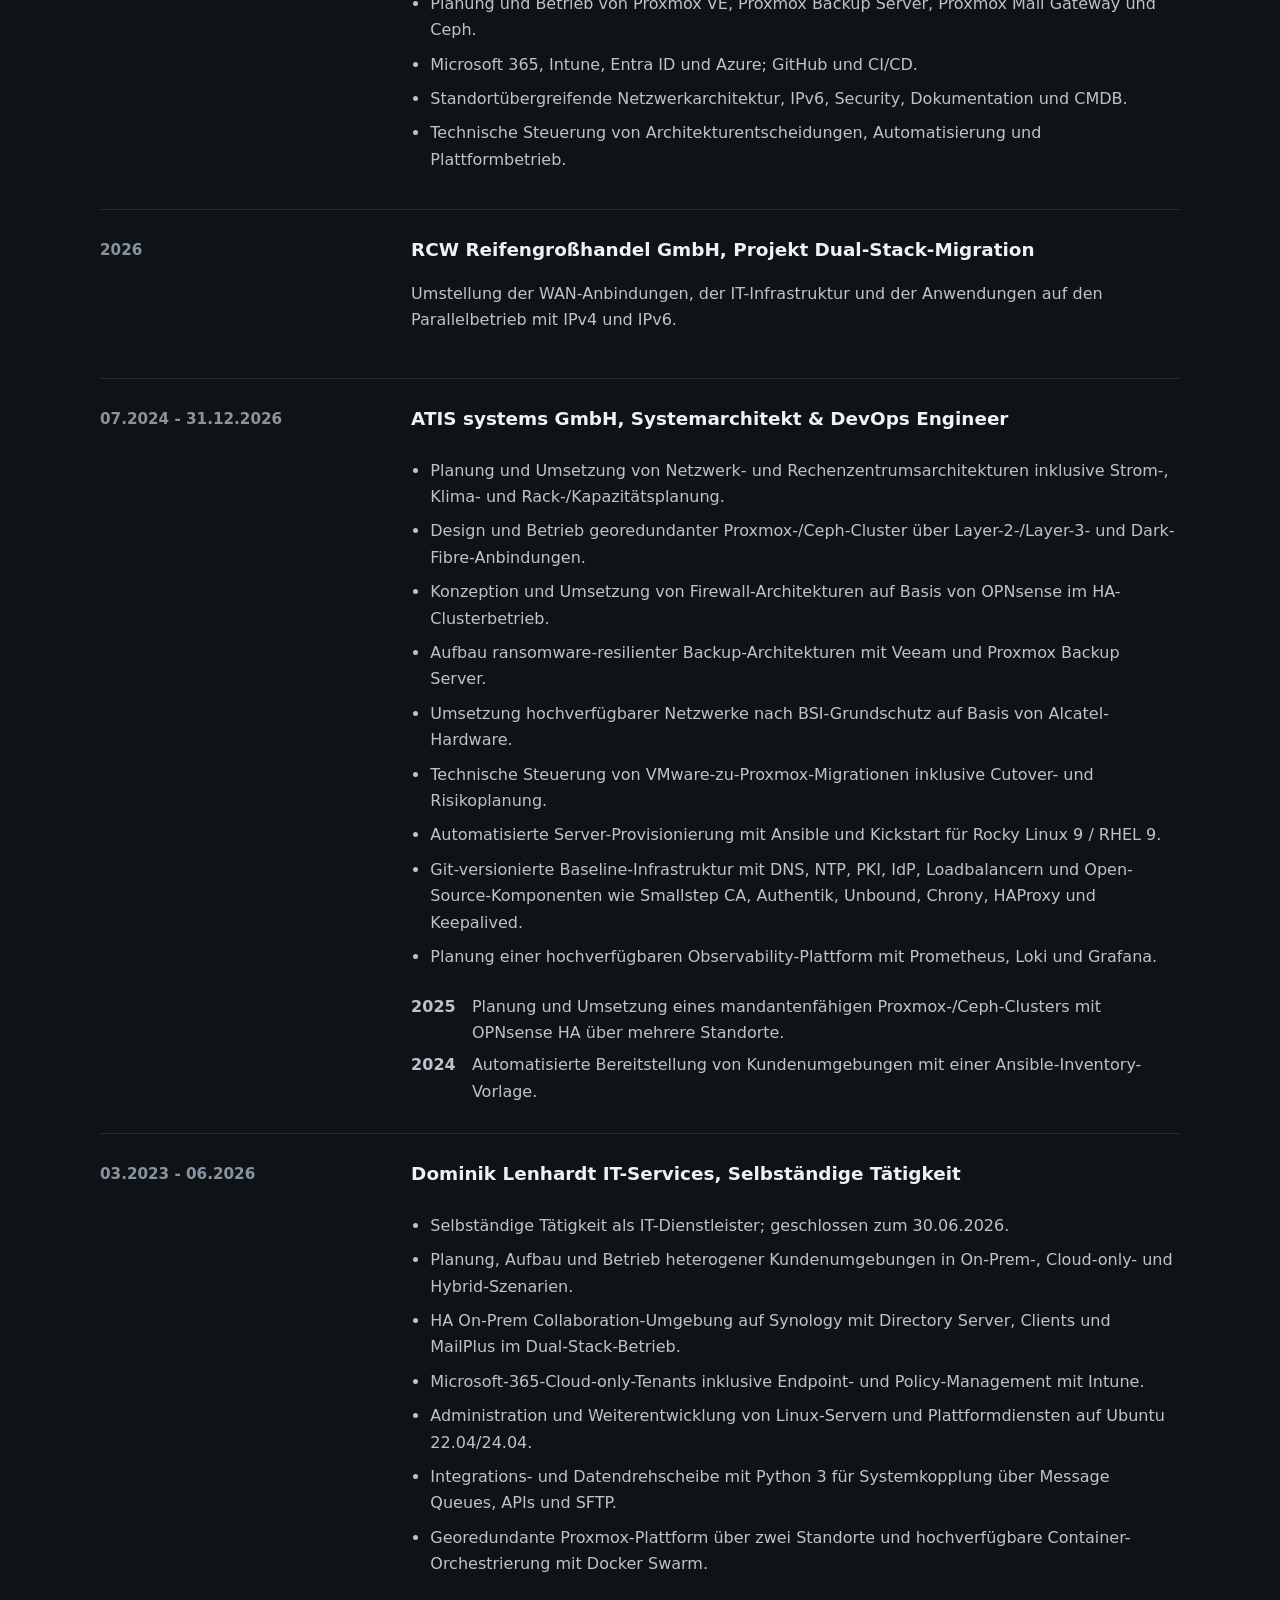
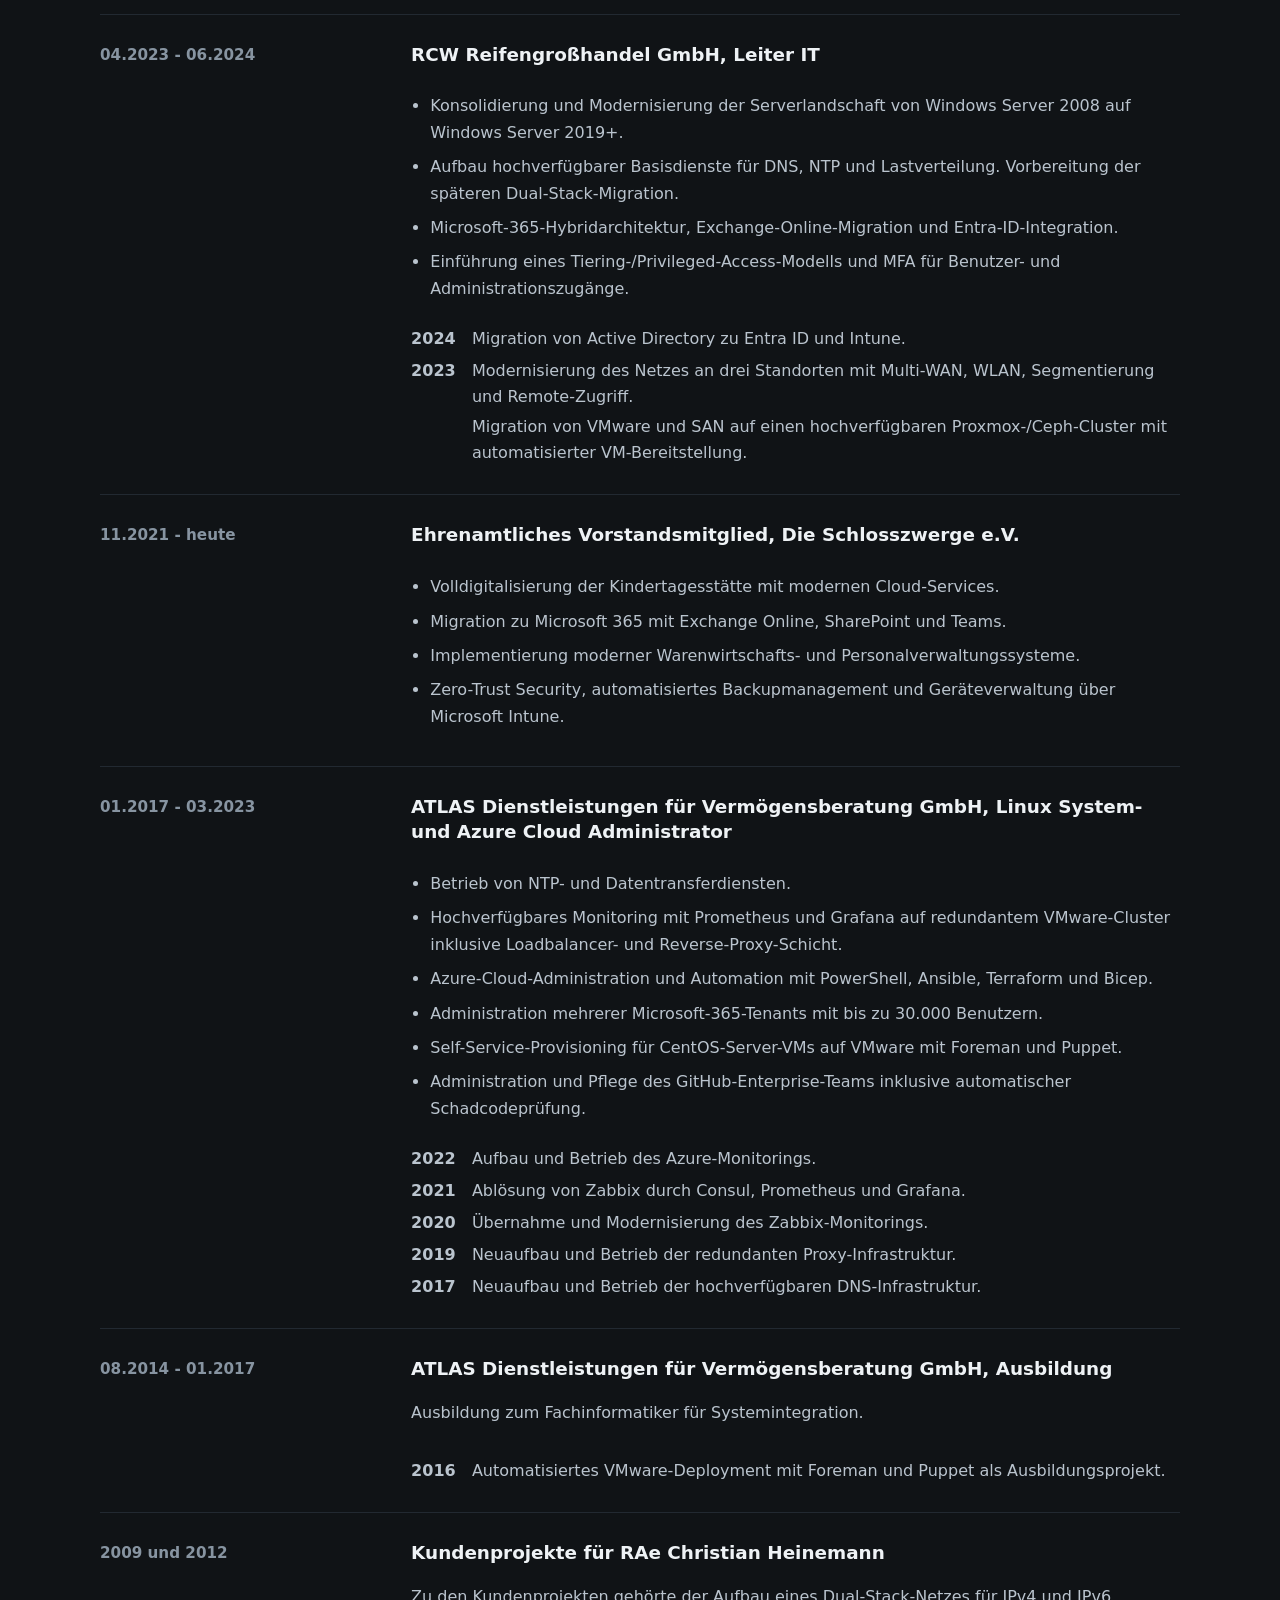
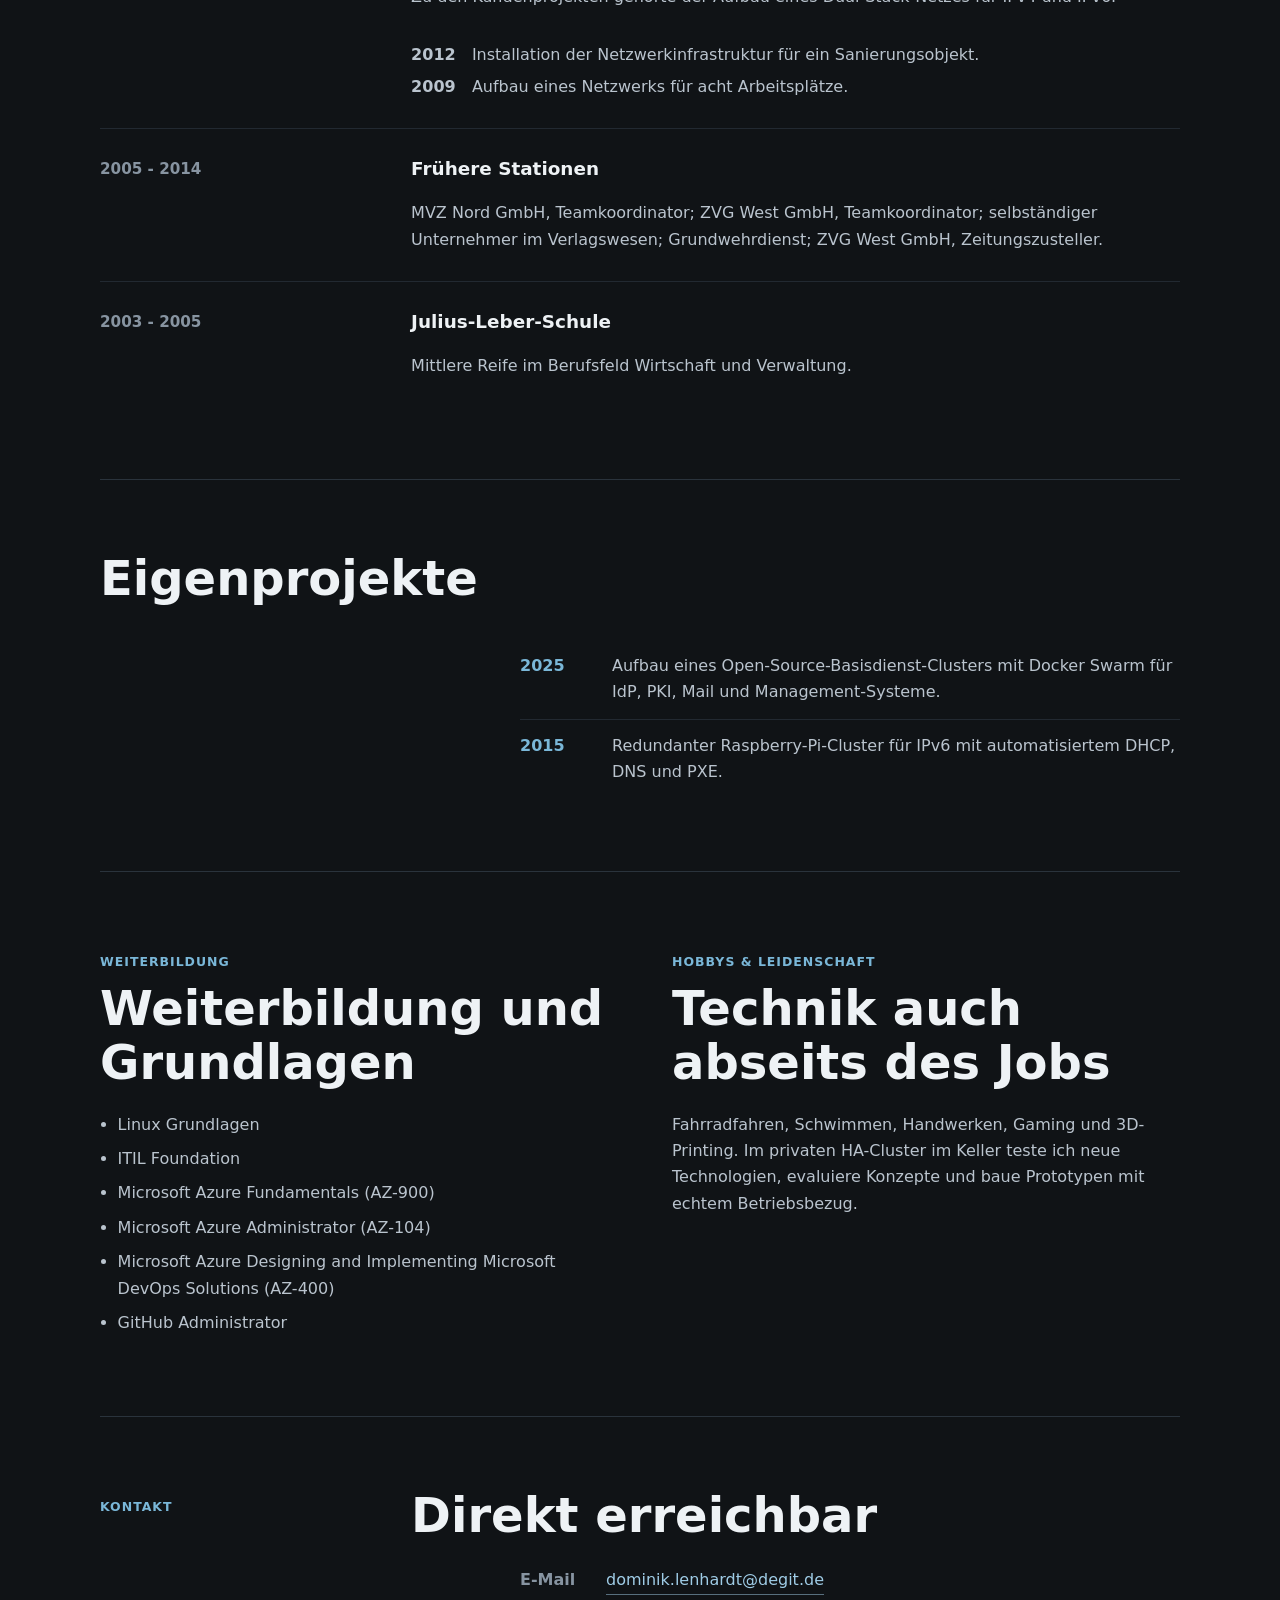
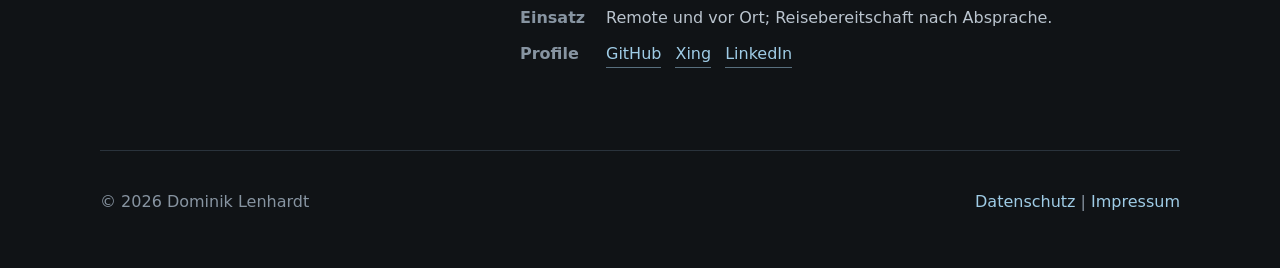
==== commit c6db043f: "Ansible-Projekt ATIS zuordnen und RCW-Migrationsvorbereitung klarstellen" ====
--- a/index.html
+++ b/index.html
@@ -124,6 +124,10 @@
               <dt>2025</dt>
               <dd>Planung und Umsetzung eines mandantenfähigen Proxmox-/Ceph-Clusters mit OPNsense HA über mehrere Standorte.</dd>
             </div>
+            <div>
+              <dt>2024</dt>
+              <dd>Automatisierte Bereitstellung von Kundenumgebungen mit einer Ansible-Inventory-Vorlage.</dd>
+            </div>
           </dl>
         </article>
 
@@ -146,7 +150,7 @@
           <h3>RCW Reifengroßhandel GmbH, Leiter IT</h3>
           <ul>
             <li>Konsolidierung und Modernisierung der Serverlandschaft von Windows Server 2008 auf Windows Server 2019+.</li>
-            <li>Aufbau hochverfügbarer Basisservices im Dual-Stack-Betrieb, unter anderem DNS, NTP und Loadbalancer.</li>
+            <li>Aufbau hochverfügbarer Basisdienste für DNS, NTP und Lastverteilung. Vorbereitung der späteren Dual-Stack-Migration.</li>
             <li>Microsoft-365-Hybridarchitektur, Exchange-Online-Migration und Entra-ID-Integration.</li>
             <li>Einführung eines Tiering-/Privileged-Access-Modells und MFA für Benutzer- und Administrationszugänge.</li>
           </ul>
@@ -154,11 +158,10 @@
             <div>
               <dt>2024</dt>
               <dd>Migration von Active Directory zu Entra ID und Intune.</dd>
-              <dd>Automatisierte Bereitstellung von Kundenumgebungen mit einer Ansible-Inventory-Vorlage.</dd>
             </div>
             <div>
               <dt>2023</dt>
-              <dd>Modernisierung des Netzes an drei Standorten mit Multi-WAN, Dual-Stack, WLAN, Segmentierung und Remote-Zugriff.</dd>
+              <dd>Modernisierung des Netzes an drei Standorten mit Multi-WAN, WLAN, Segmentierung und Remote-Zugriff.</dd>
               <dd>Migration von VMware und SAN auf einen hochverfügbaren Proxmox-/Ceph-Cluster mit automatisierter VM-Bereitstellung.</dd>
             </div>
           </dl>
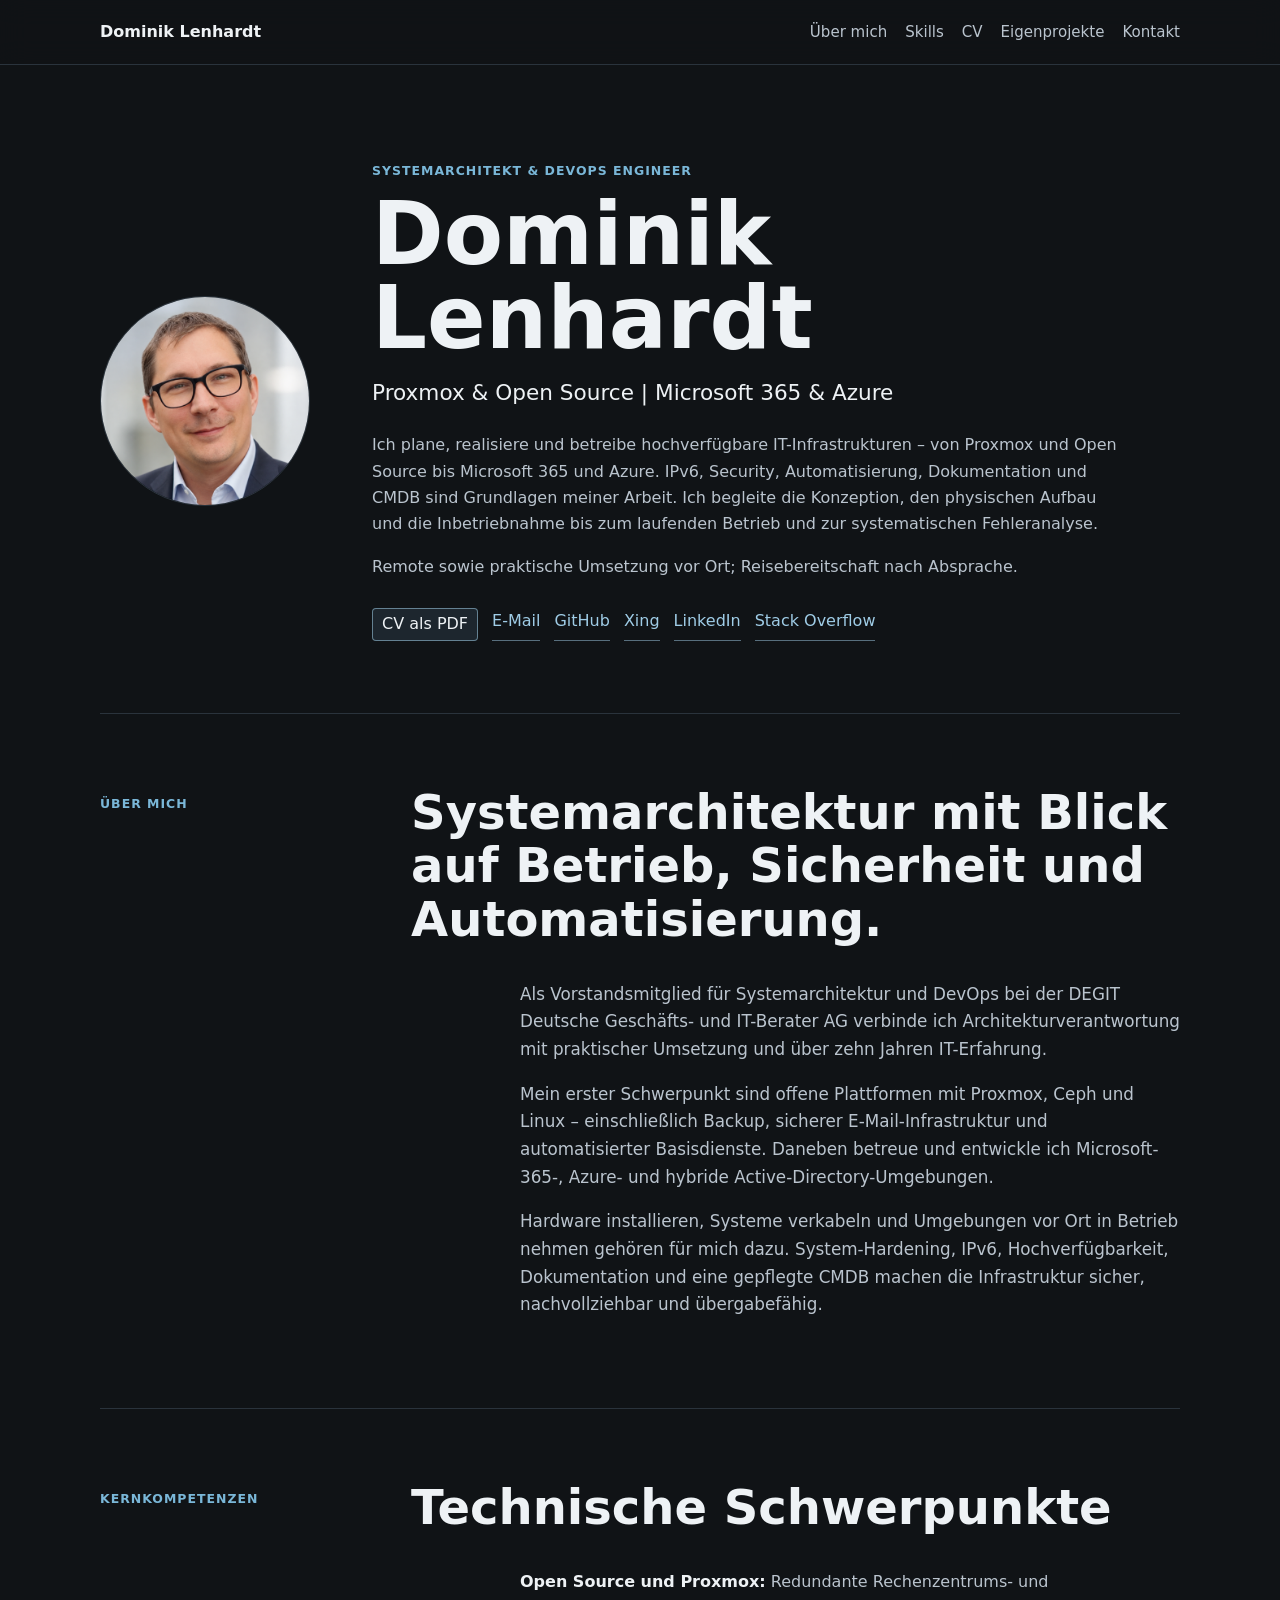
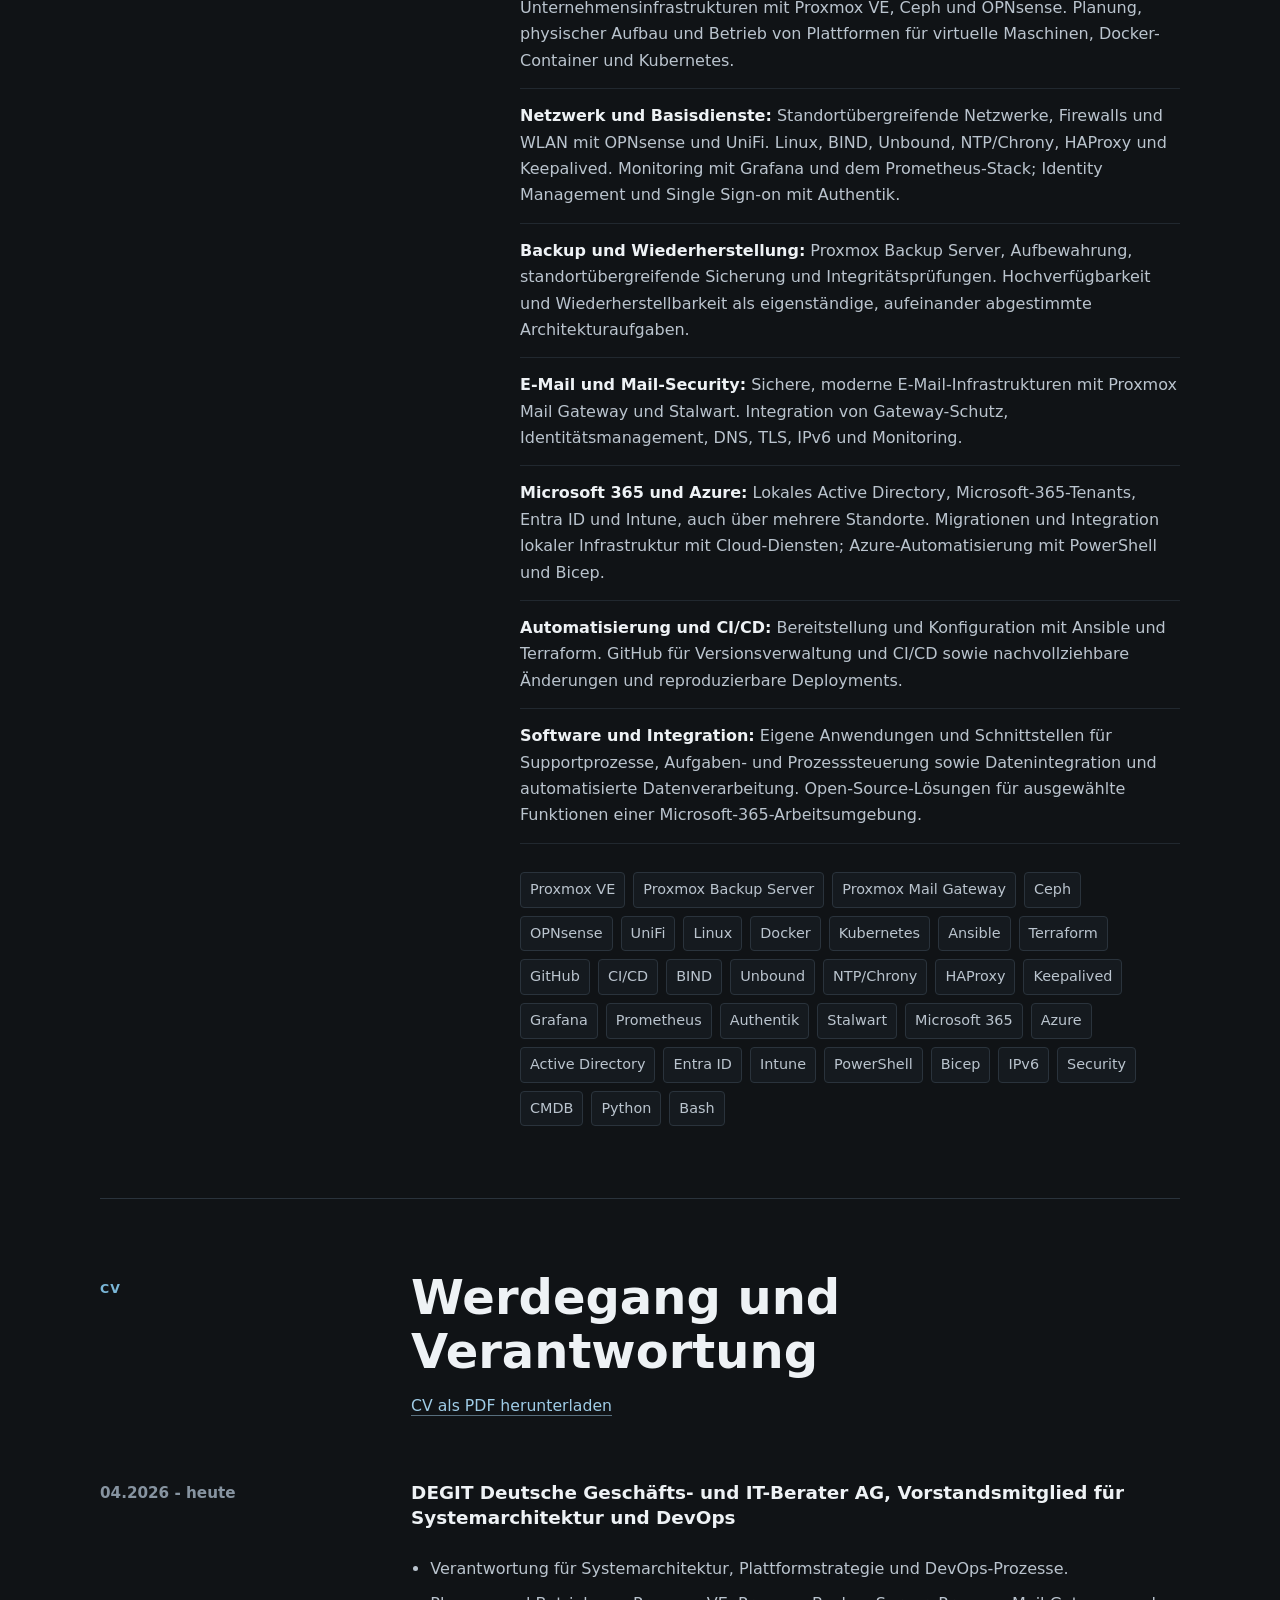
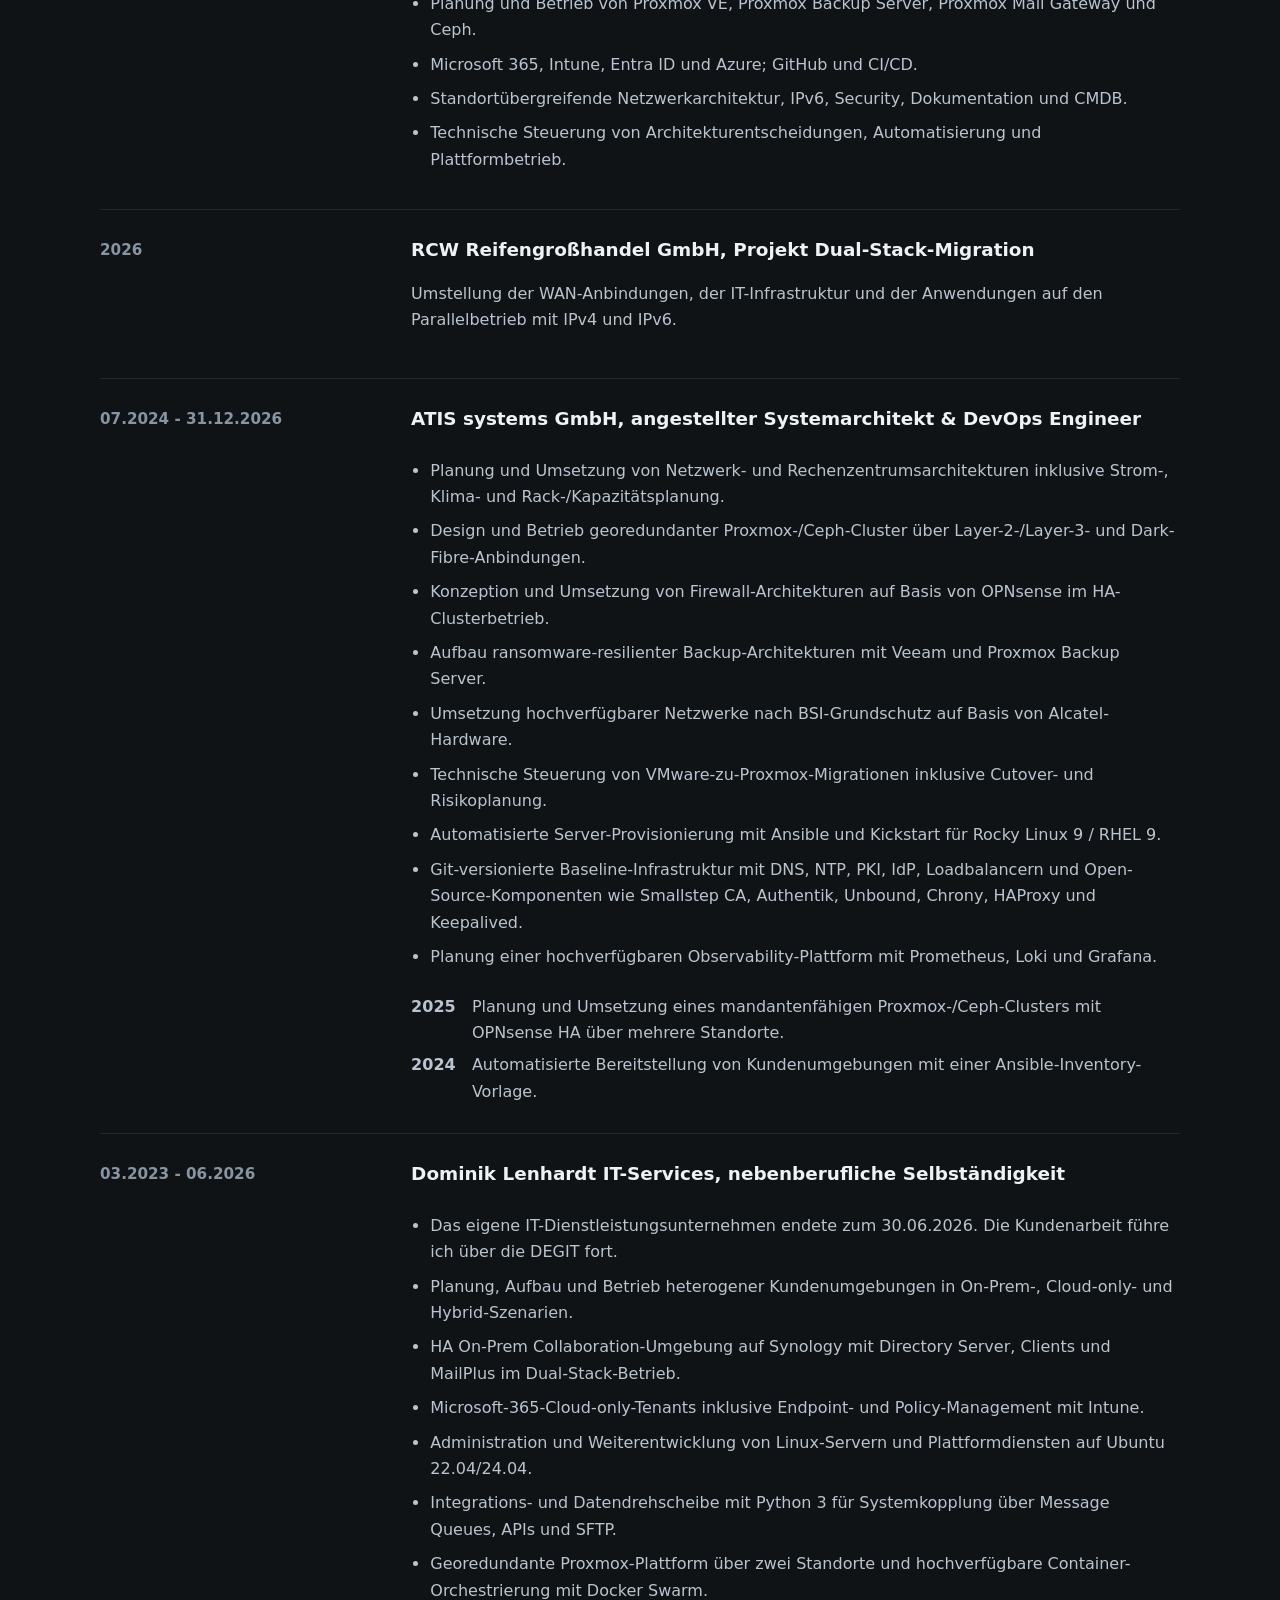
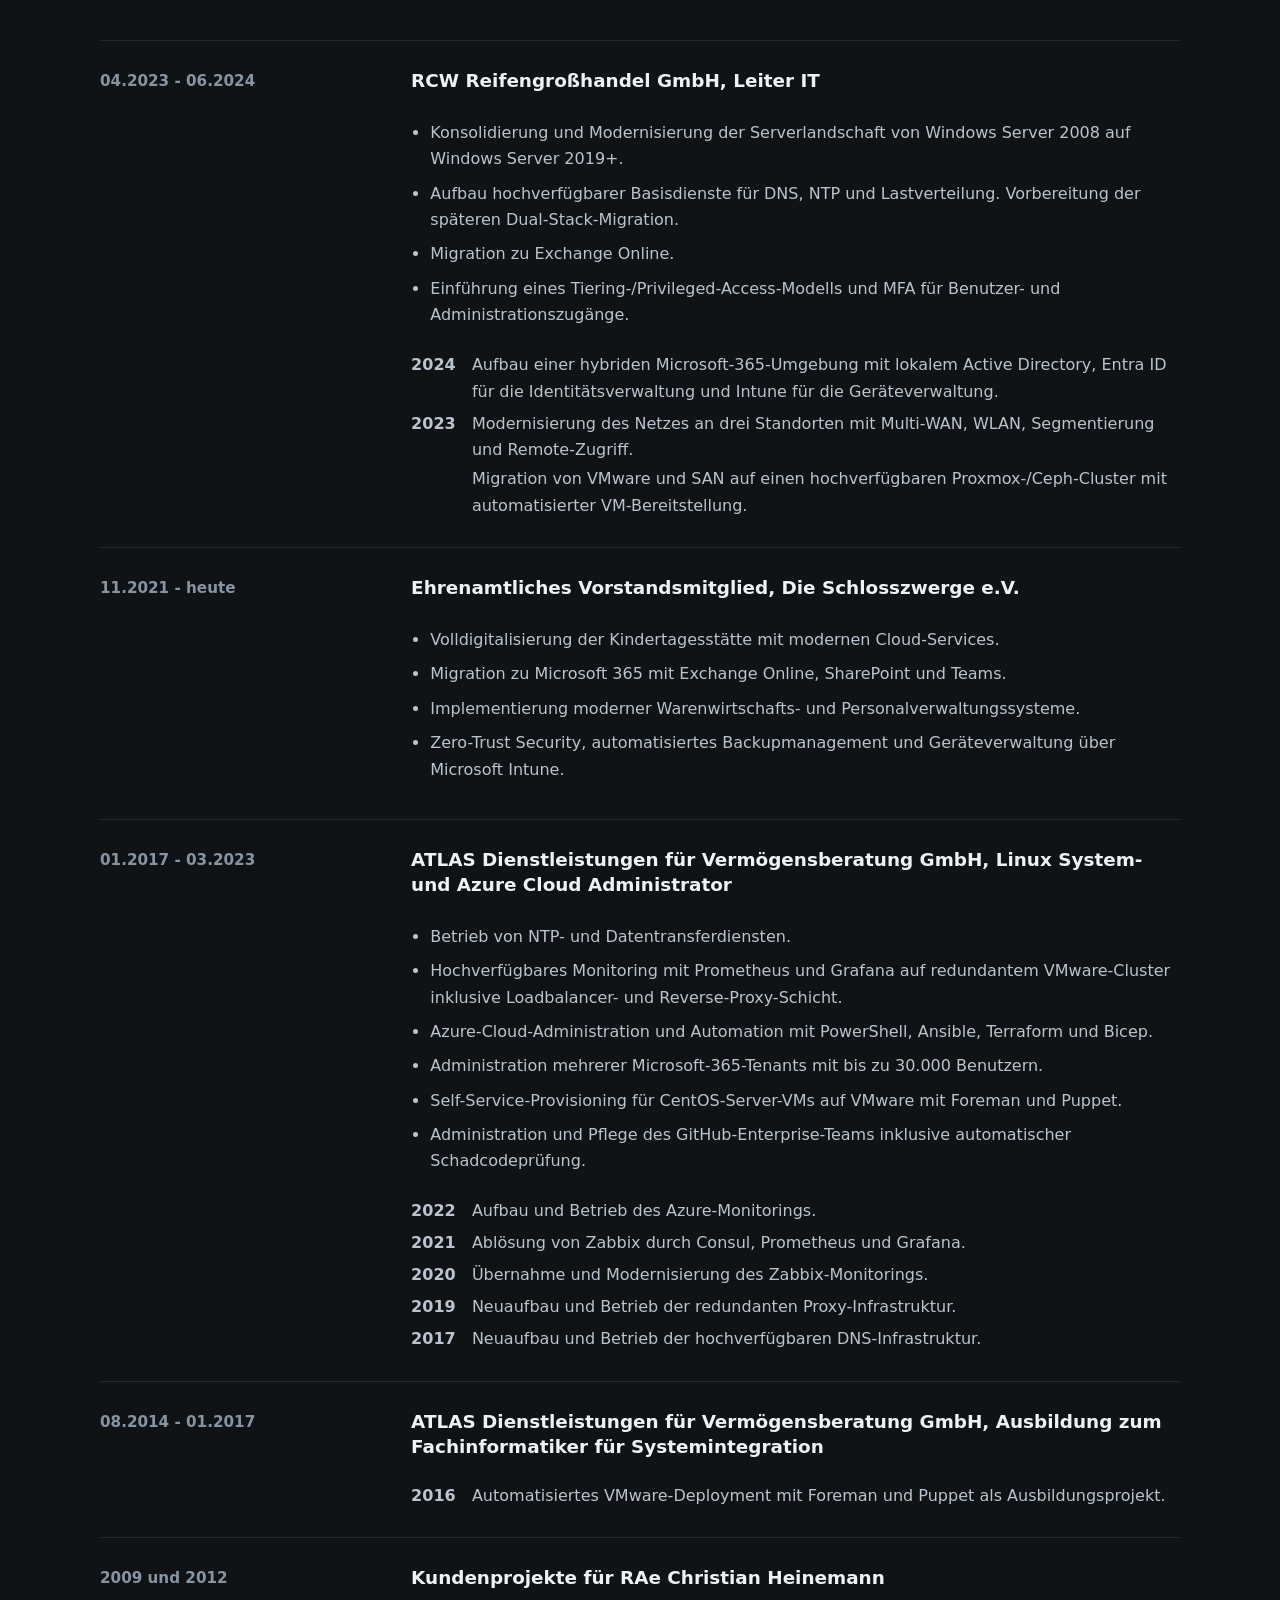
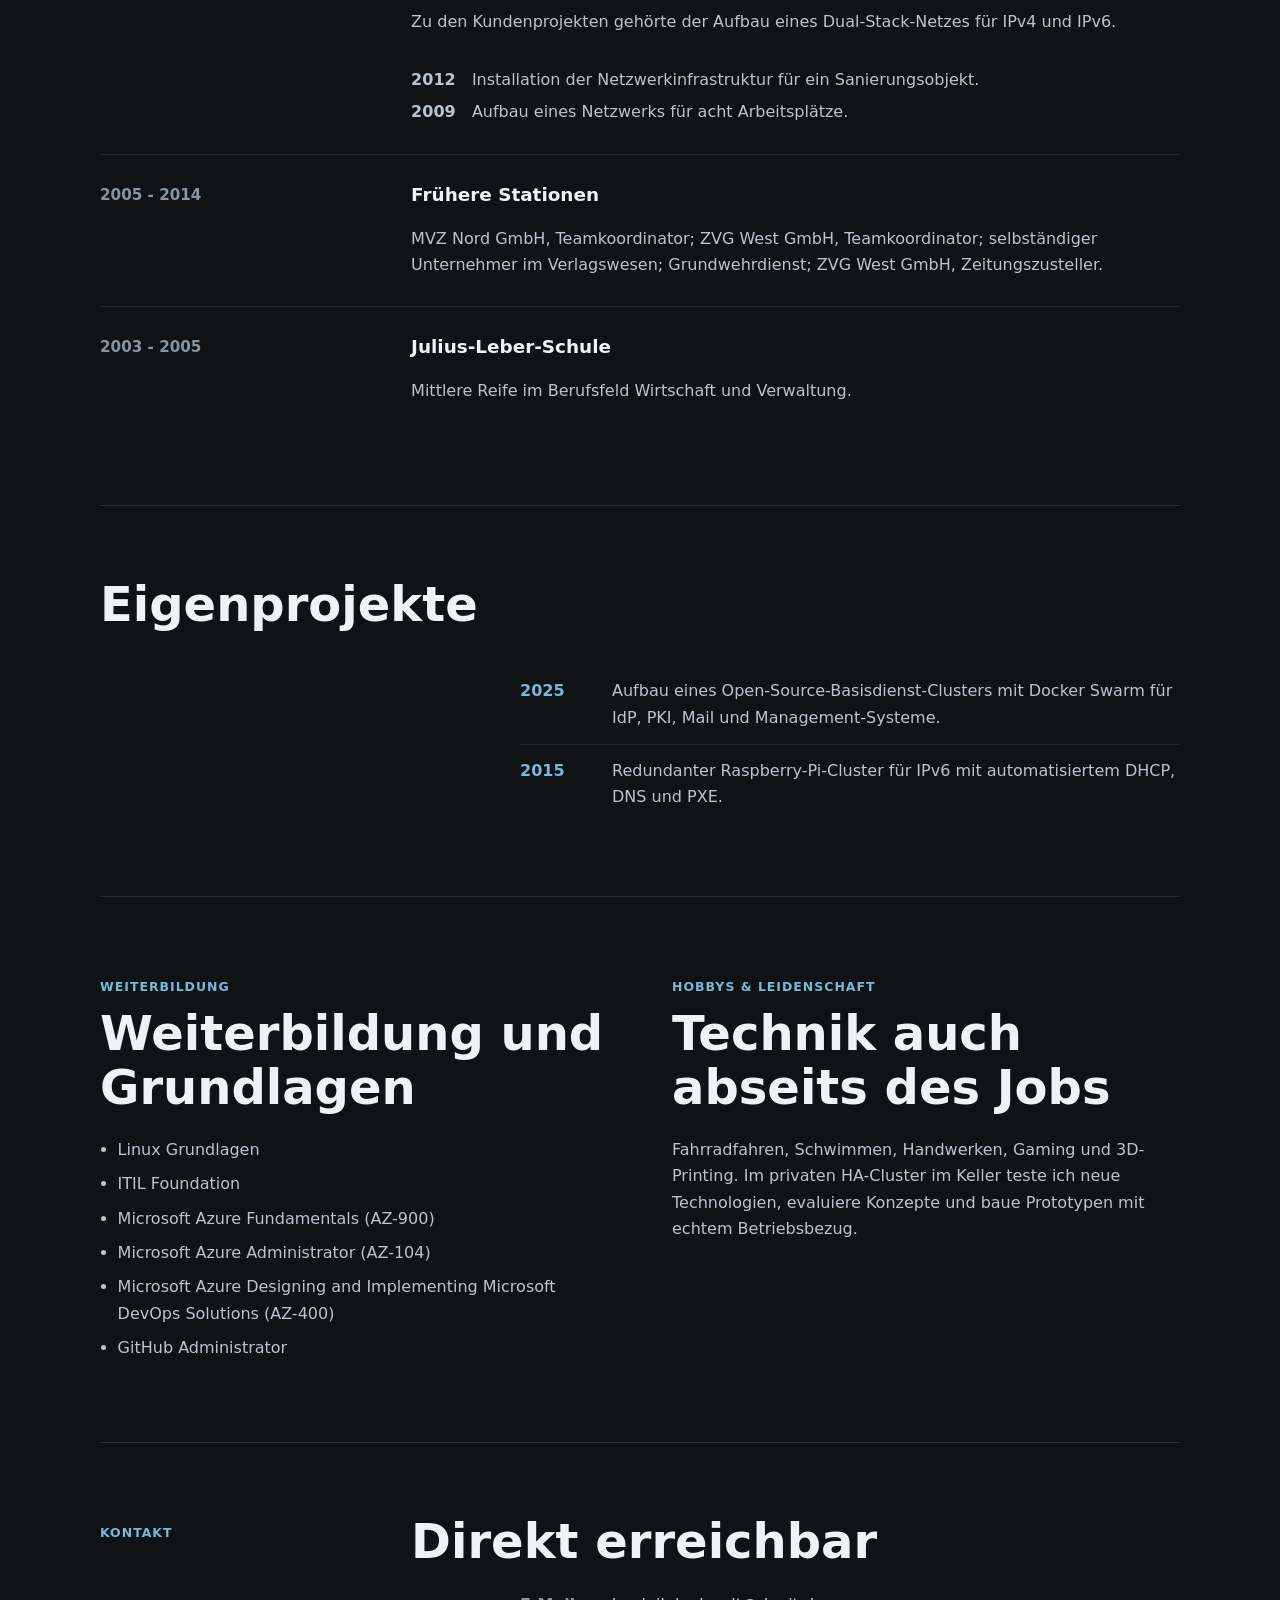
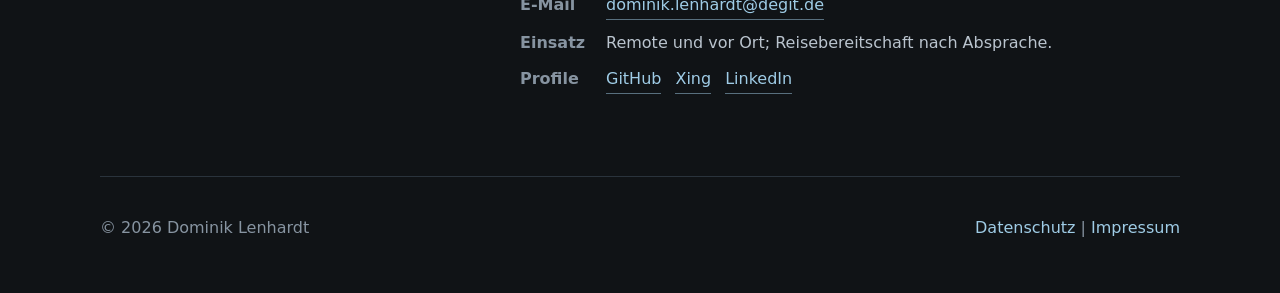
==== commit de0c4a32: "Ausbildung, RCW-Hybridumgebung und parallele Tätigkeiten präzisieren" ====
--- a/index.html
+++ b/index.html
@@ -107,7 +107,7 @@
 
         <article>
           <p class="date">07.2024 - 31.12.2026</p>
-          <h3>ATIS systems GmbH, Systemarchitekt &amp; DevOps Engineer</h3>
+          <h3>ATIS systems GmbH, angestellter Systemarchitekt &amp; DevOps Engineer</h3>
           <ul>
             <li>Planung und Umsetzung von Netzwerk- und Rechenzentrumsarchitekturen inklusive Strom-, Klima- und Rack-/Kapazitätsplanung.</li>
             <li>Design und Betrieb georedundanter Proxmox-/Ceph-Cluster über Layer-2-/Layer-3- und Dark-Fibre-Anbindungen.</li>
@@ -133,9 +133,9 @@
 
         <article>
           <p class="date">03.2023 - 06.2026</p>
-          <h3>Dominik Lenhardt IT-Services, Selbständige Tätigkeit</h3>
-          <ul>
-            <li>Selbständige Tätigkeit als IT-Dienstleister; geschlossen zum 30.06.2026.</li>
+          <h3>Dominik Lenhardt IT-Services, nebenberufliche Selbständigkeit</h3>
+          <ul>
+            <li>Das eigene IT-Dienstleistungsunternehmen endete zum 30.06.2026. Die Kundenarbeit führe ich über die DEGIT fort.</li>
             <li>Planung, Aufbau und Betrieb heterogener Kundenumgebungen in On-Prem-, Cloud-only- und Hybrid-Szenarien.</li>
             <li>HA On-Prem Collaboration-Umgebung auf Synology mit Directory Server, Clients und MailPlus im Dual-Stack-Betrieb.</li>
             <li>Microsoft-365-Cloud-only-Tenants inklusive Endpoint- und Policy-Management mit Intune.</li>
@@ -151,13 +151,13 @@
           <ul>
             <li>Konsolidierung und Modernisierung der Serverlandschaft von Windows Server 2008 auf Windows Server 2019+.</li>
             <li>Aufbau hochverfügbarer Basisdienste für DNS, NTP und Lastverteilung. Vorbereitung der späteren Dual-Stack-Migration.</li>
-            <li>Microsoft-365-Hybridarchitektur, Exchange-Online-Migration und Entra-ID-Integration.</li>
+            <li>Migration zu Exchange Online.</li>
             <li>Einführung eines Tiering-/Privileged-Access-Modells und MFA für Benutzer- und Administrationszugänge.</li>
           </ul>
           <dl class="project-years">
             <div>
               <dt>2024</dt>
-              <dd>Migration von Active Directory zu Entra ID und Intune.</dd>
+              <dd>Aufbau einer hybriden Microsoft-365-Umgebung mit lokalem Active Directory, Entra ID für die Identitätsverwaltung und Intune für die Geräteverwaltung.</dd>
             </div>
             <div>
               <dt>2023</dt>
@@ -215,8 +215,7 @@
 
         <article>
           <p class="date">08.2014 - 01.2017</p>
-          <h3>ATLAS Dienstleistungen für Vermögensberatung GmbH, Ausbildung</h3>
-          <p>Ausbildung zum Fachinformatiker für Systemintegration.</p>
+          <h3>ATLAS Dienstleistungen für Vermögensberatung GmbH, Ausbildung zum Fachinformatiker für Systemintegration</h3>
           <dl class="project-years">
             <div>
               <dt>2016</dt>
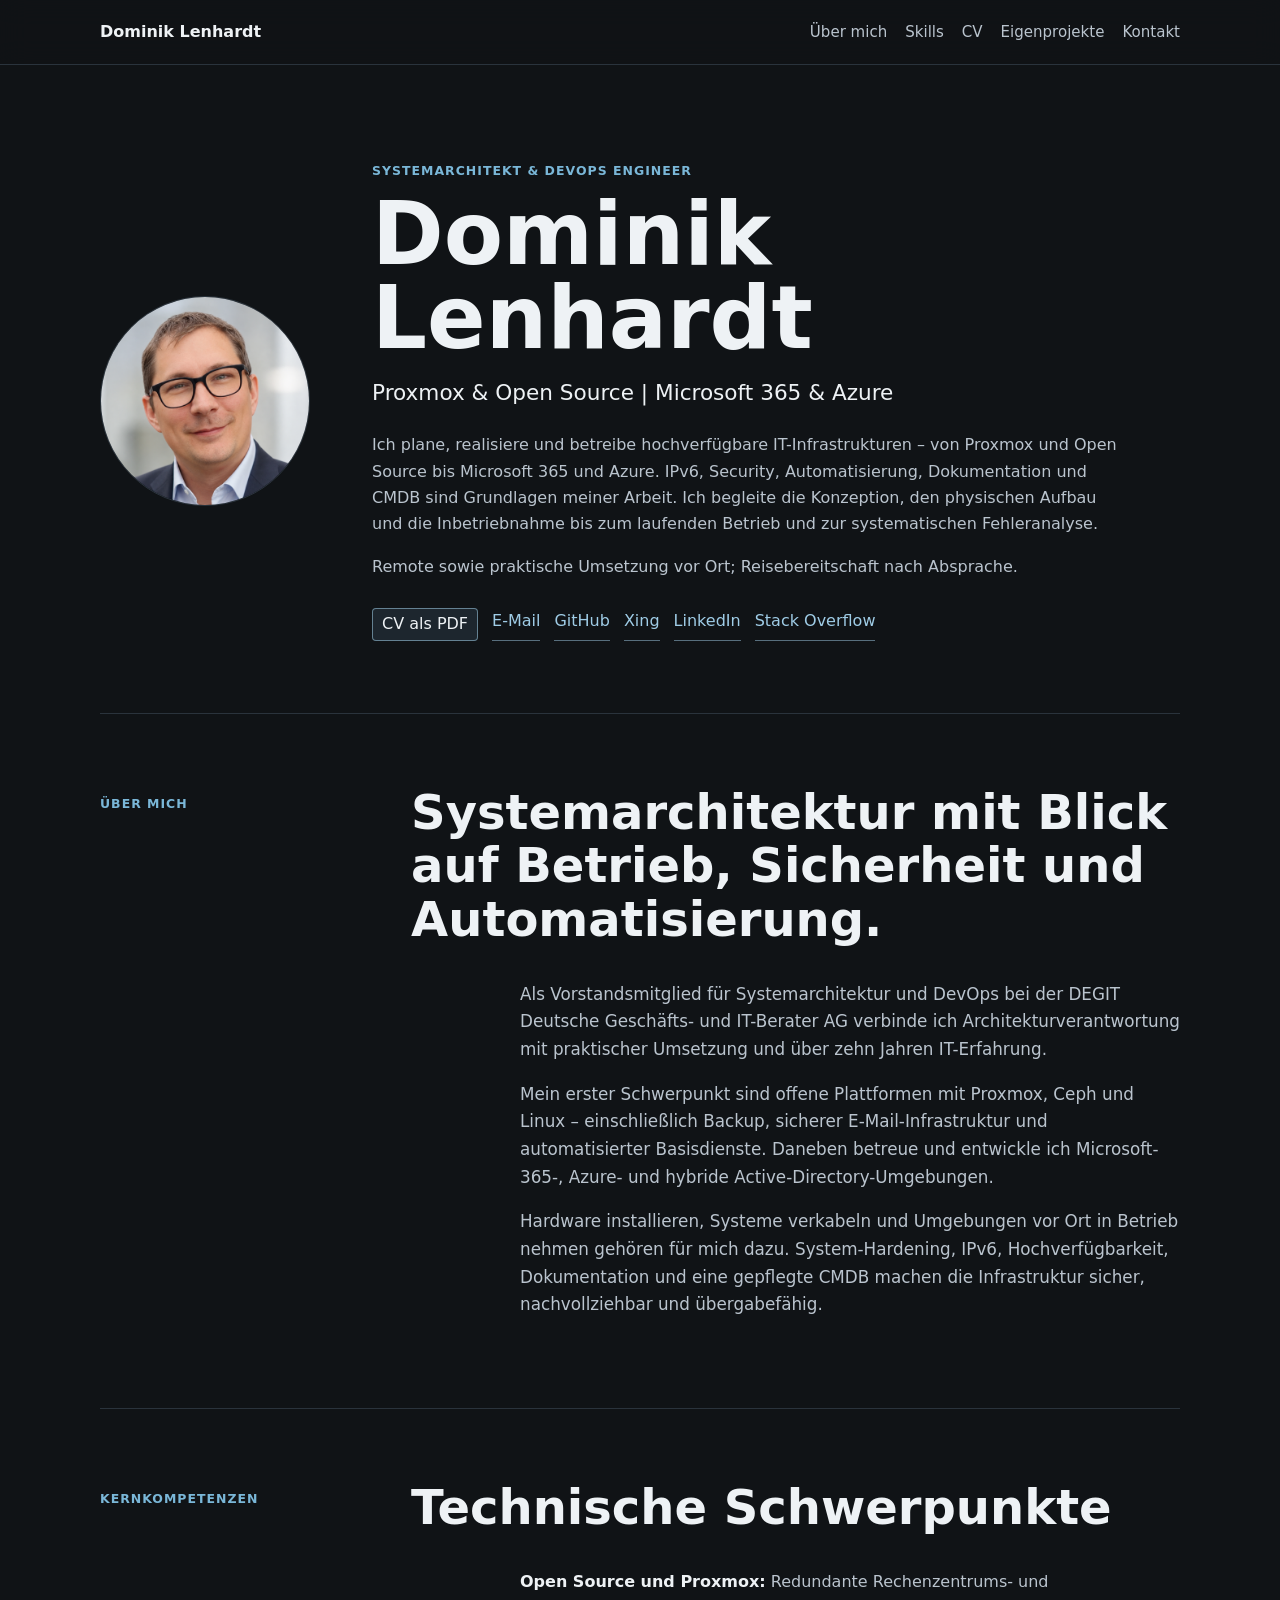
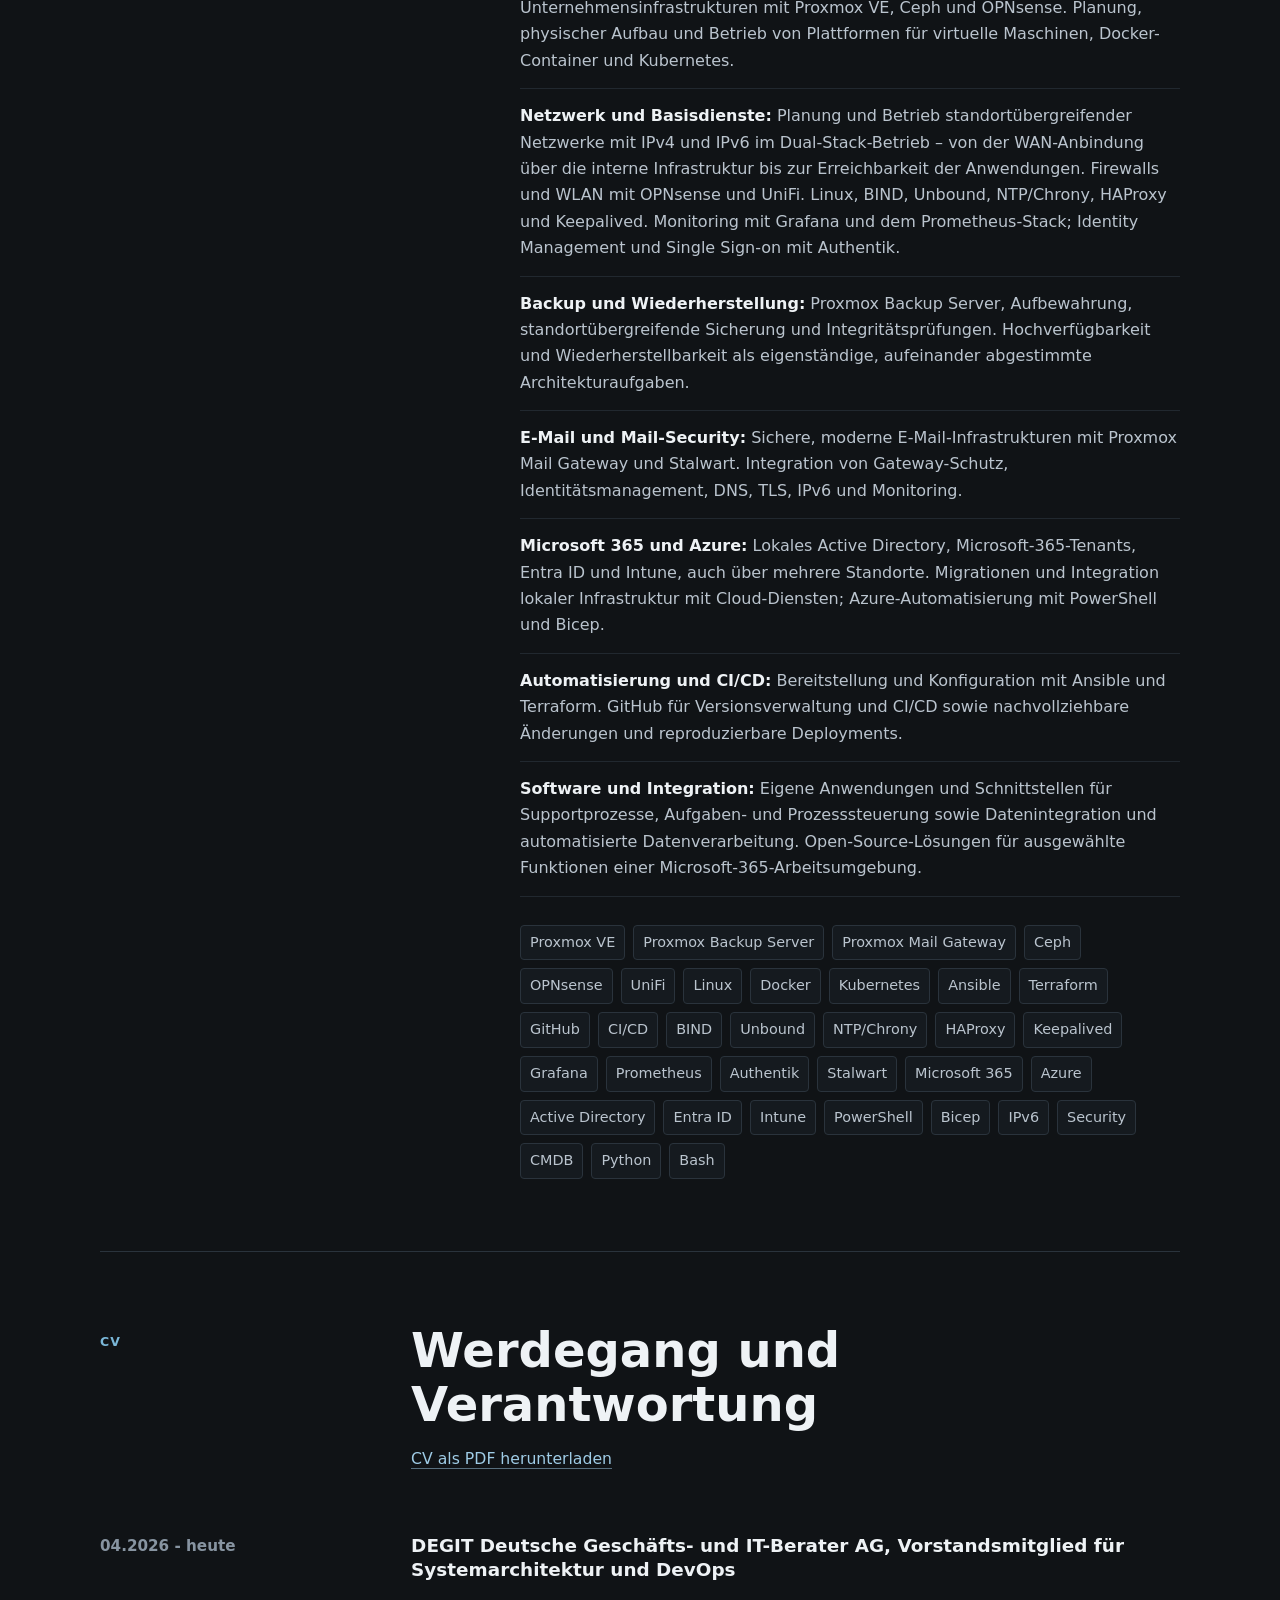
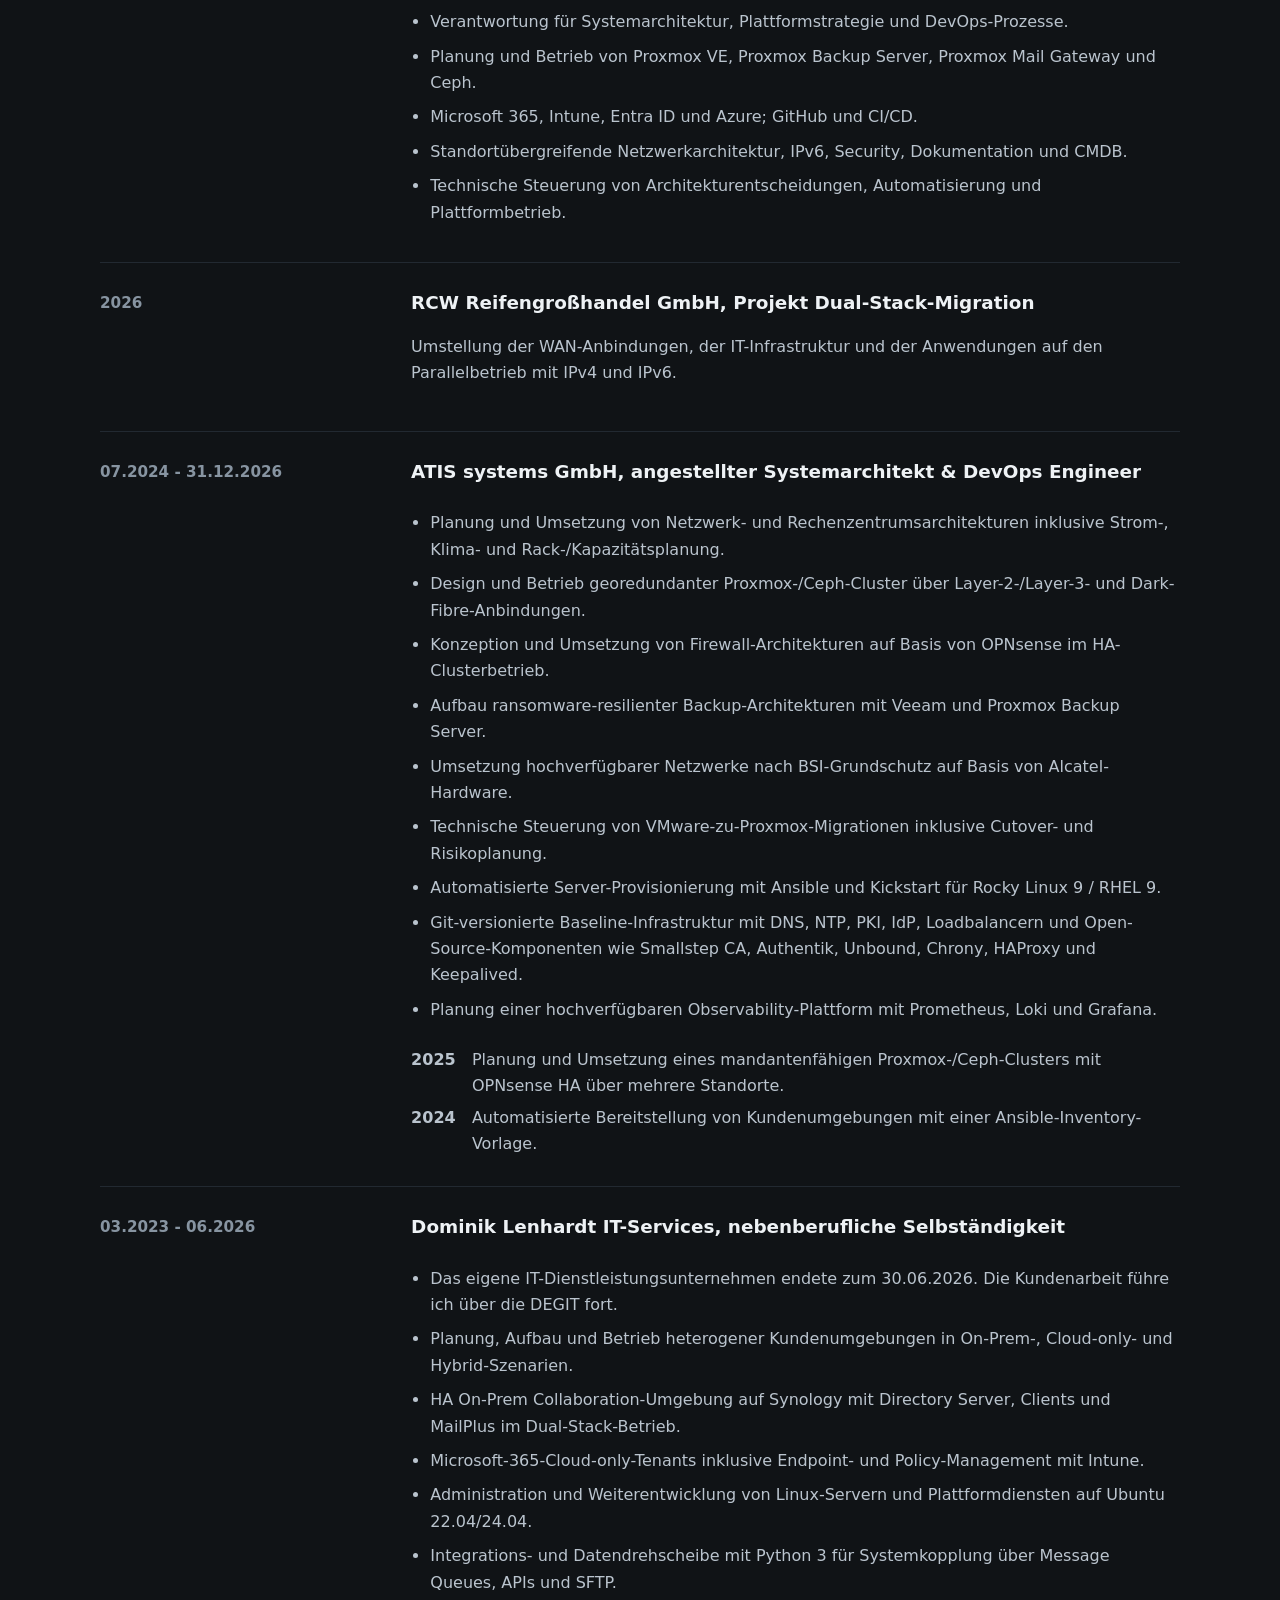
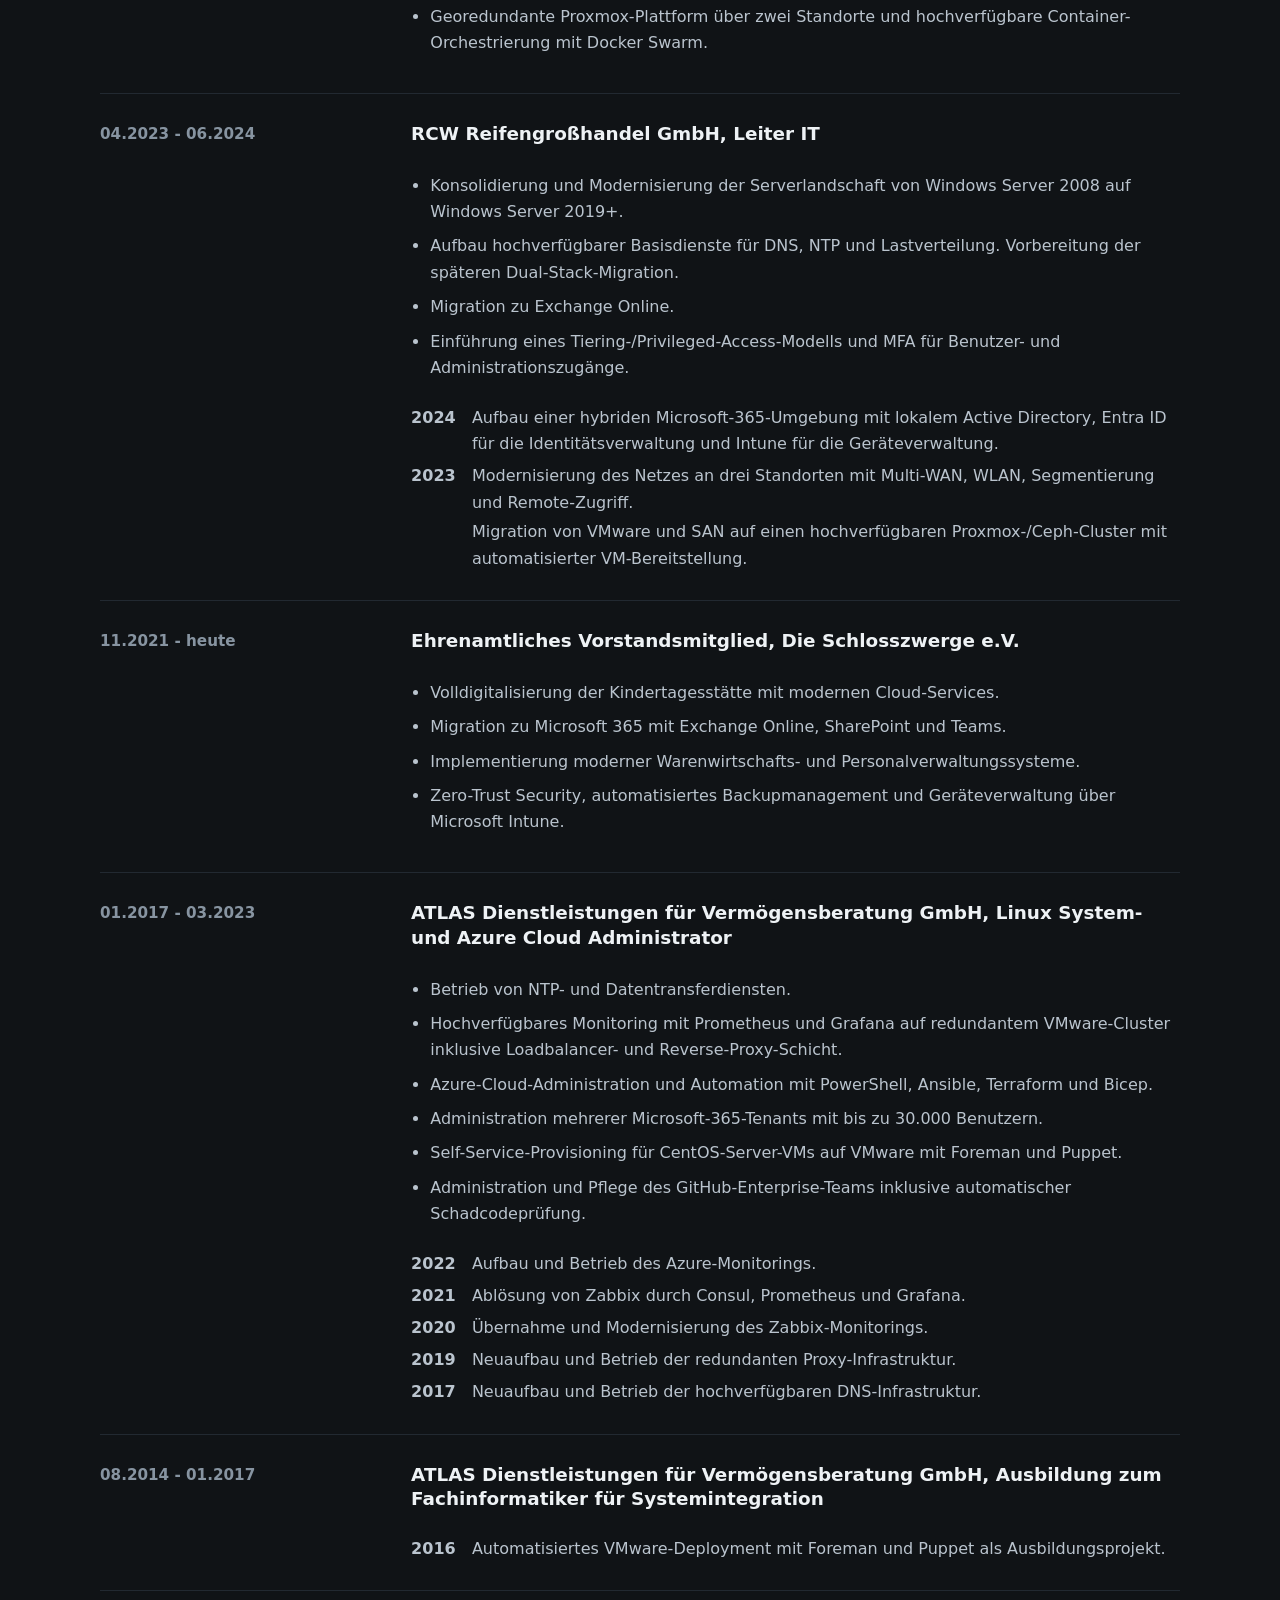
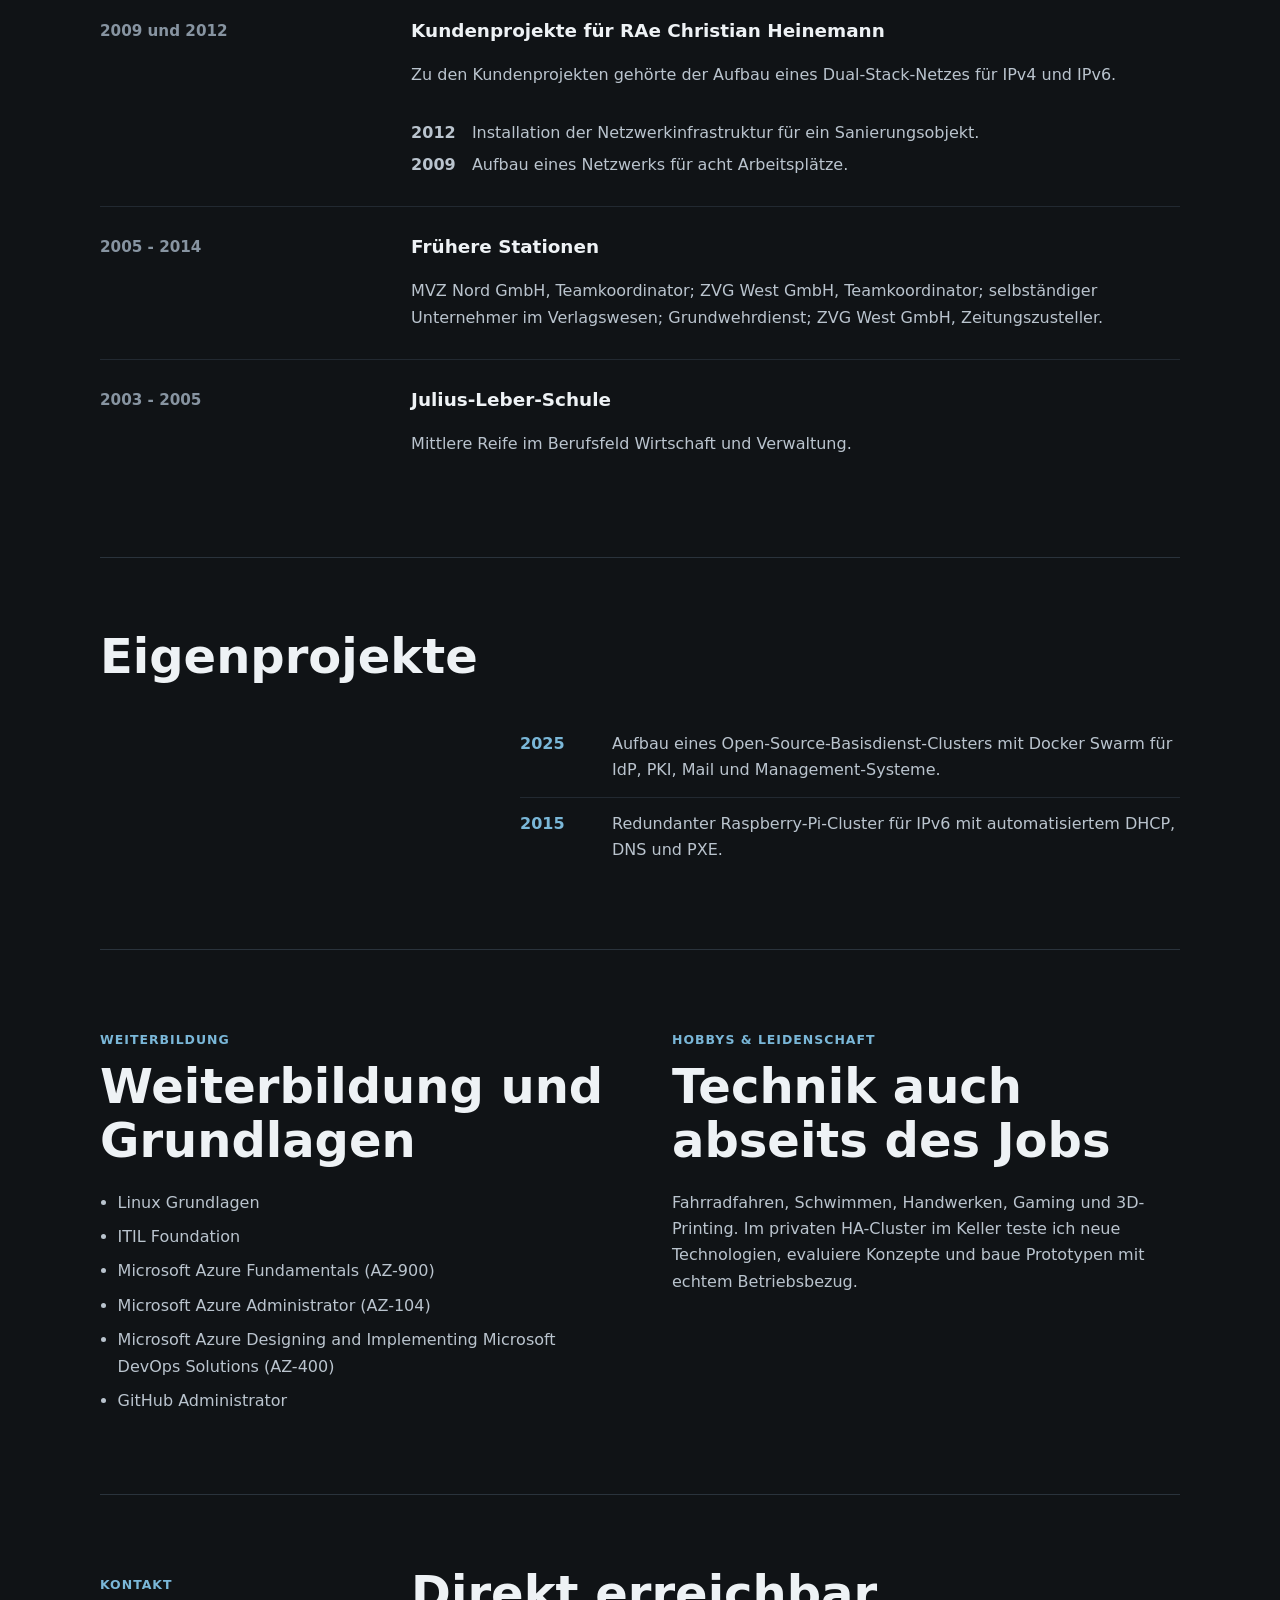
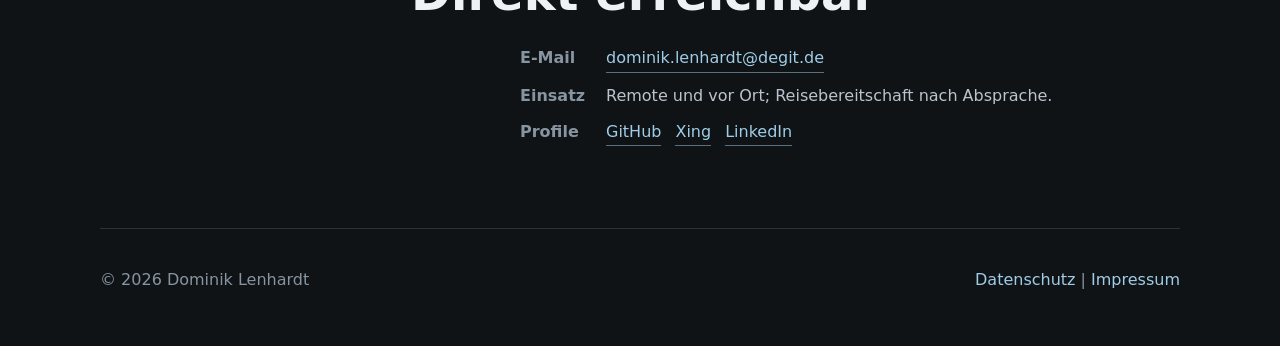
==== commit 2aa0f7f8: "IPv4 und IPv6 im Dual-Stack-Betrieb als Netzwerkschwerpunkt ergänzen" ====
--- a/index.html
+++ b/index.html
@@ -66,7 +66,7 @@
       </div>
       <div class="skill-list">
         <p><strong>Open Source und Proxmox:</strong> Redundante Rechenzentrums- und Unternehmensinfrastrukturen mit Proxmox VE, Ceph und OPNsense. Planung, physischer Aufbau und Betrieb von Plattformen für virtuelle Maschinen, Docker-Container und Kubernetes.</p>
-        <p><strong>Netzwerk und Basisdienste:</strong> Standortübergreifende Netzwerke, Firewalls und WLAN mit OPNsense und UniFi. Linux, BIND, Unbound, NTP/Chrony, HAProxy und Keepalived. Monitoring mit Grafana und dem Prometheus-Stack; Identity Management und Single Sign-on mit Authentik.</p>
+        <p><strong>Netzwerk und Basisdienste:</strong> Planung und Betrieb standortübergreifender Netzwerke mit IPv4 und IPv6 im Dual-Stack-Betrieb – von der WAN-Anbindung über die interne Infrastruktur bis zur Erreichbarkeit der Anwendungen. Firewalls und WLAN mit OPNsense und UniFi. Linux, BIND, Unbound, NTP/Chrony, HAProxy und Keepalived. Monitoring mit Grafana und dem Prometheus-Stack; Identity Management und Single Sign-on mit Authentik.</p>
         <p><strong>Backup und Wiederherstellung:</strong> Proxmox Backup Server, Aufbewahrung, standortübergreifende Sicherung und Integritätsprüfungen. Hochverfügbarkeit und Wiederherstellbarkeit als eigenständige, aufeinander abgestimmte Architekturaufgaben.</p>
         <p><strong>E-Mail und Mail-Security:</strong> Sichere, moderne E-Mail-Infrastrukturen mit Proxmox Mail Gateway und Stalwart. Integration von Gateway-Schutz, Identitätsmanagement, DNS, TLS, IPv6 und Monitoring.</p>
         <p><strong>Microsoft 365 und Azure:</strong> Lokales Active Directory, Microsoft-365-Tenants, Entra ID und Intune, auch über mehrere Standorte. Migrationen und Integration lokaler Infrastruktur mit Cloud-Diensten; Azure-Automatisierung mit PowerShell und Bicep.</p>
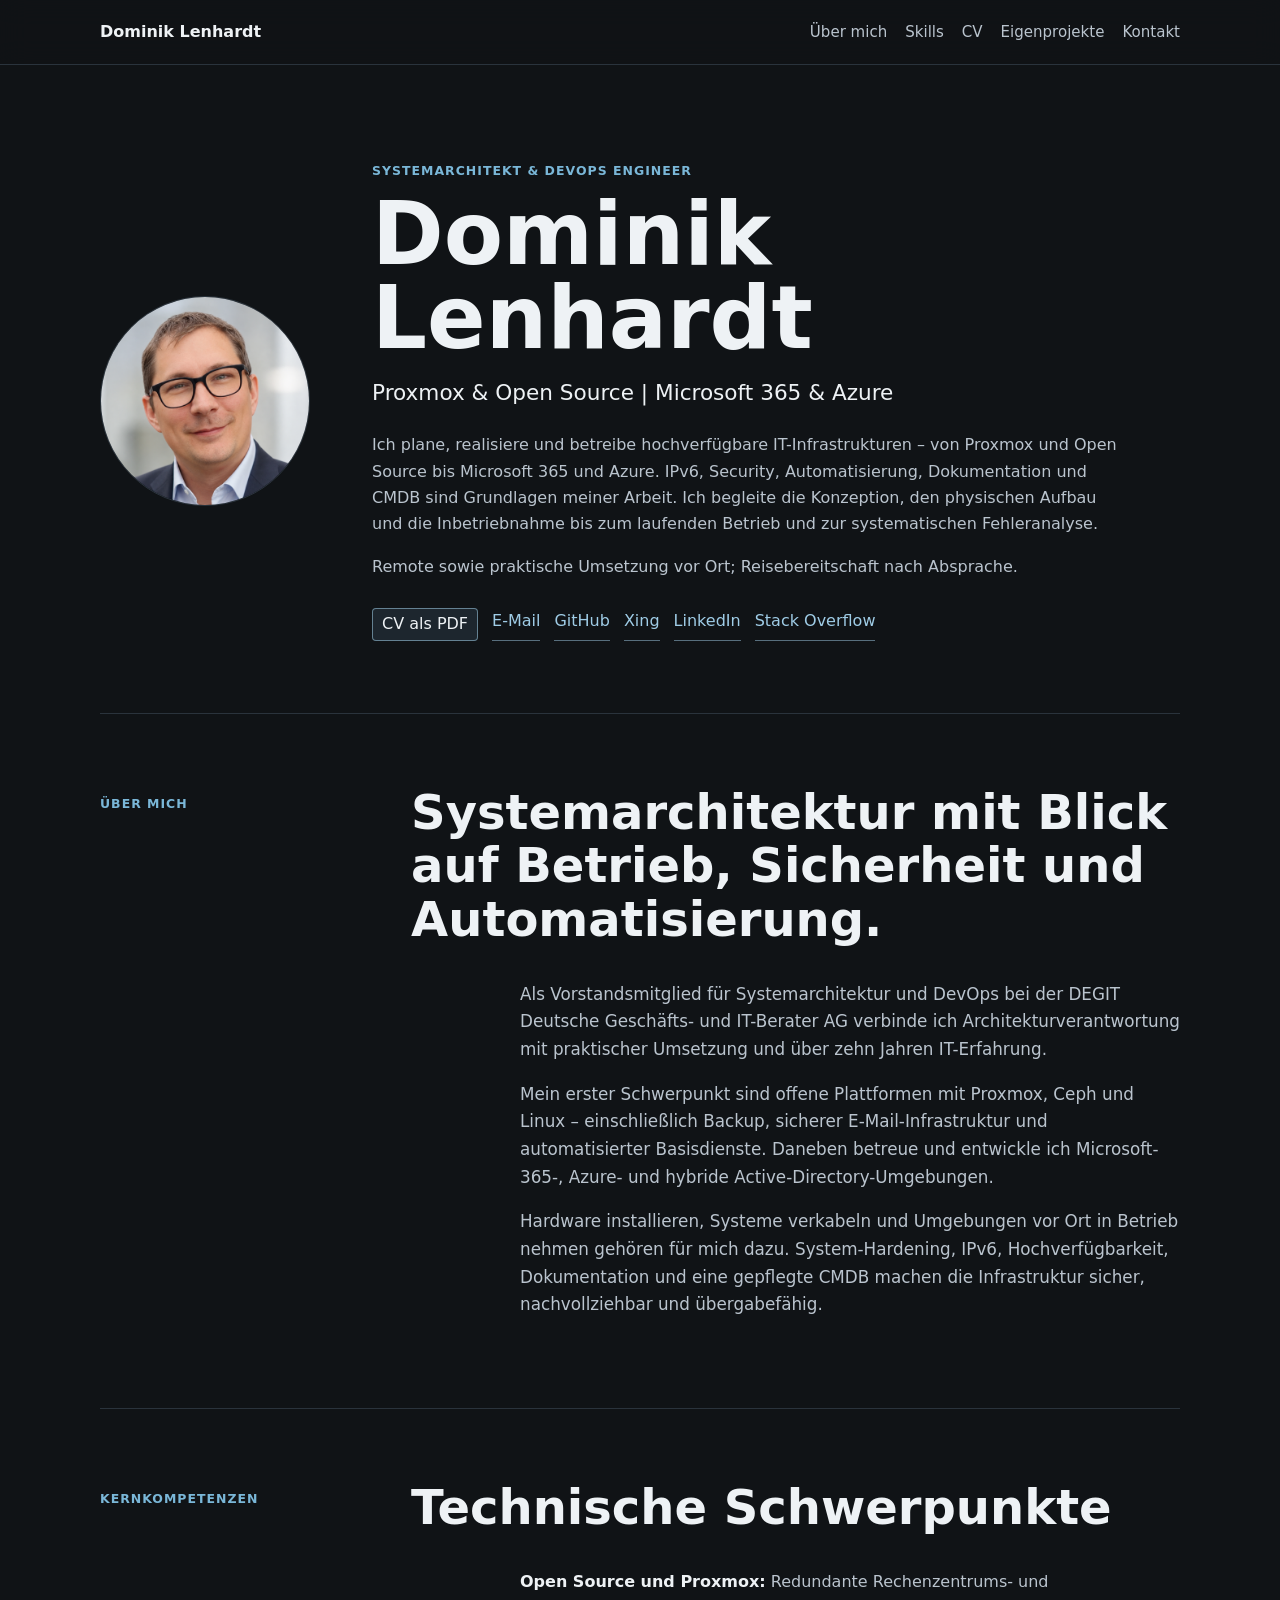
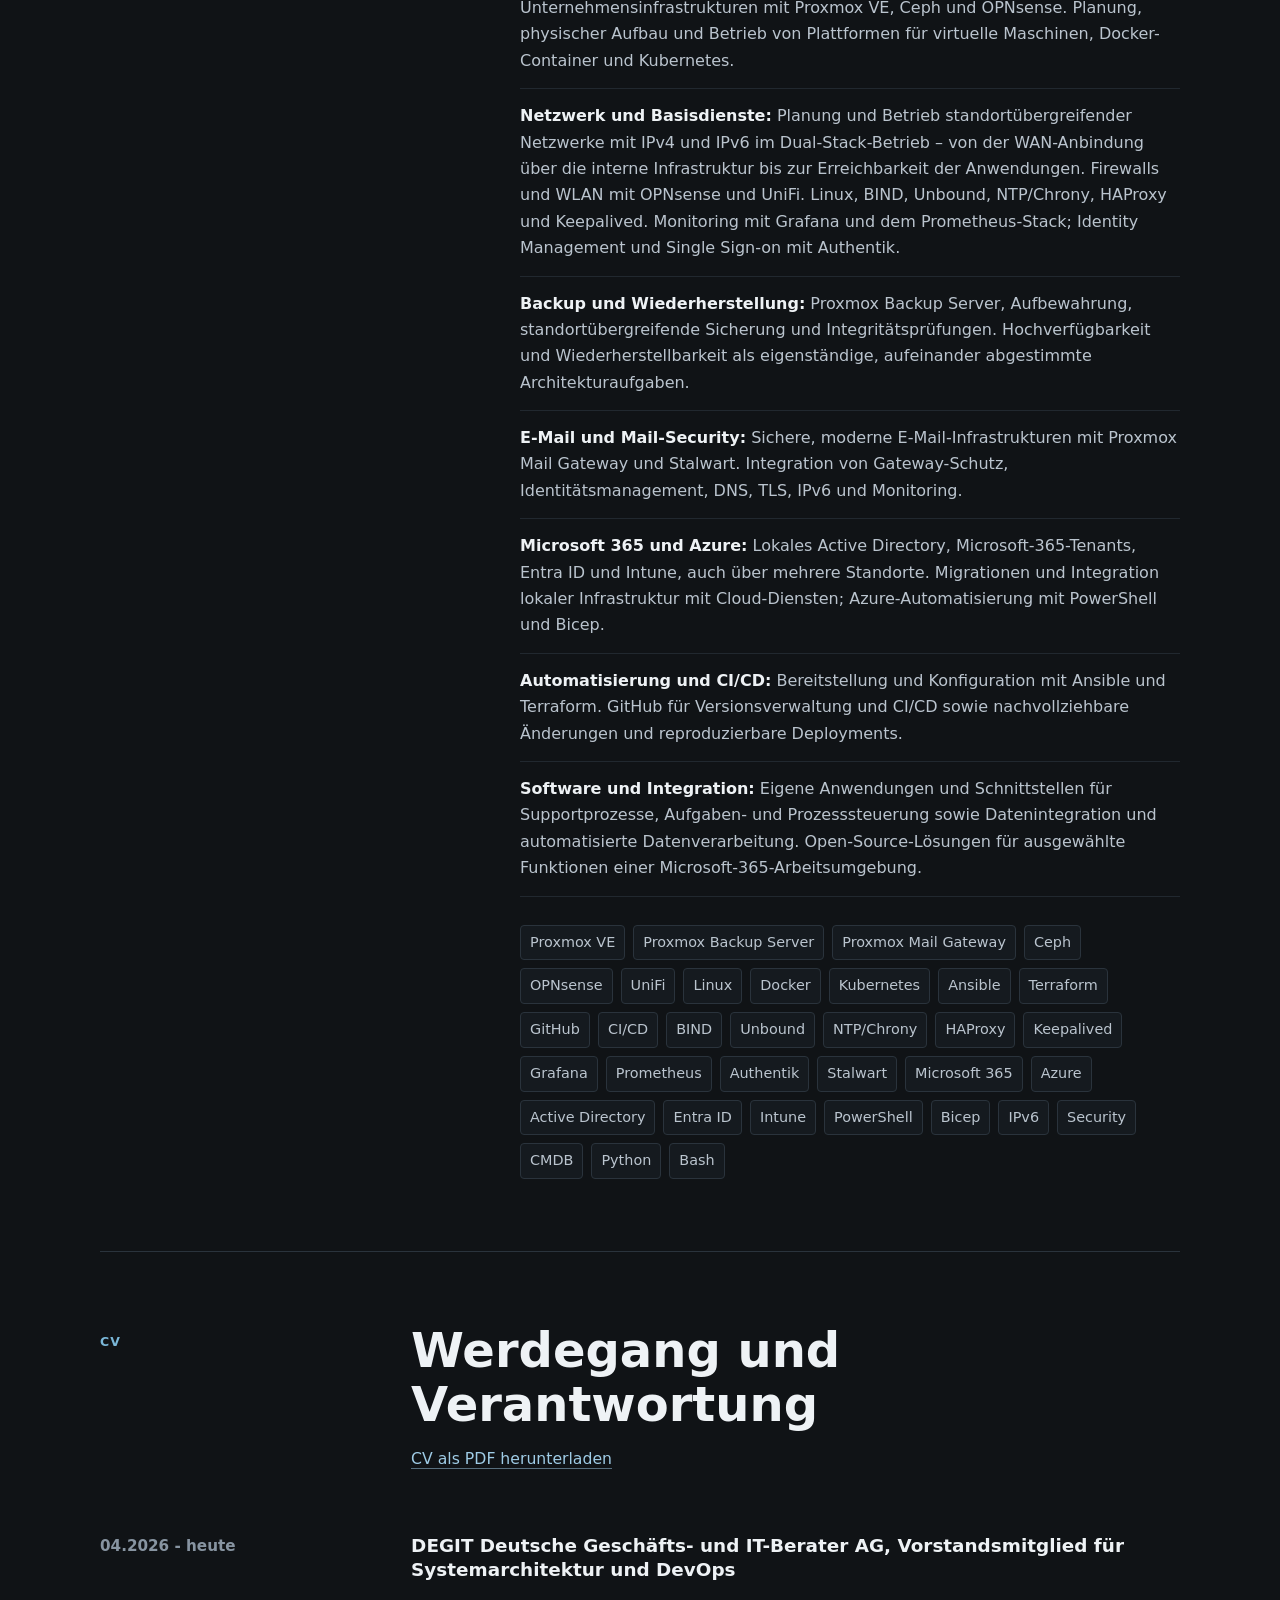
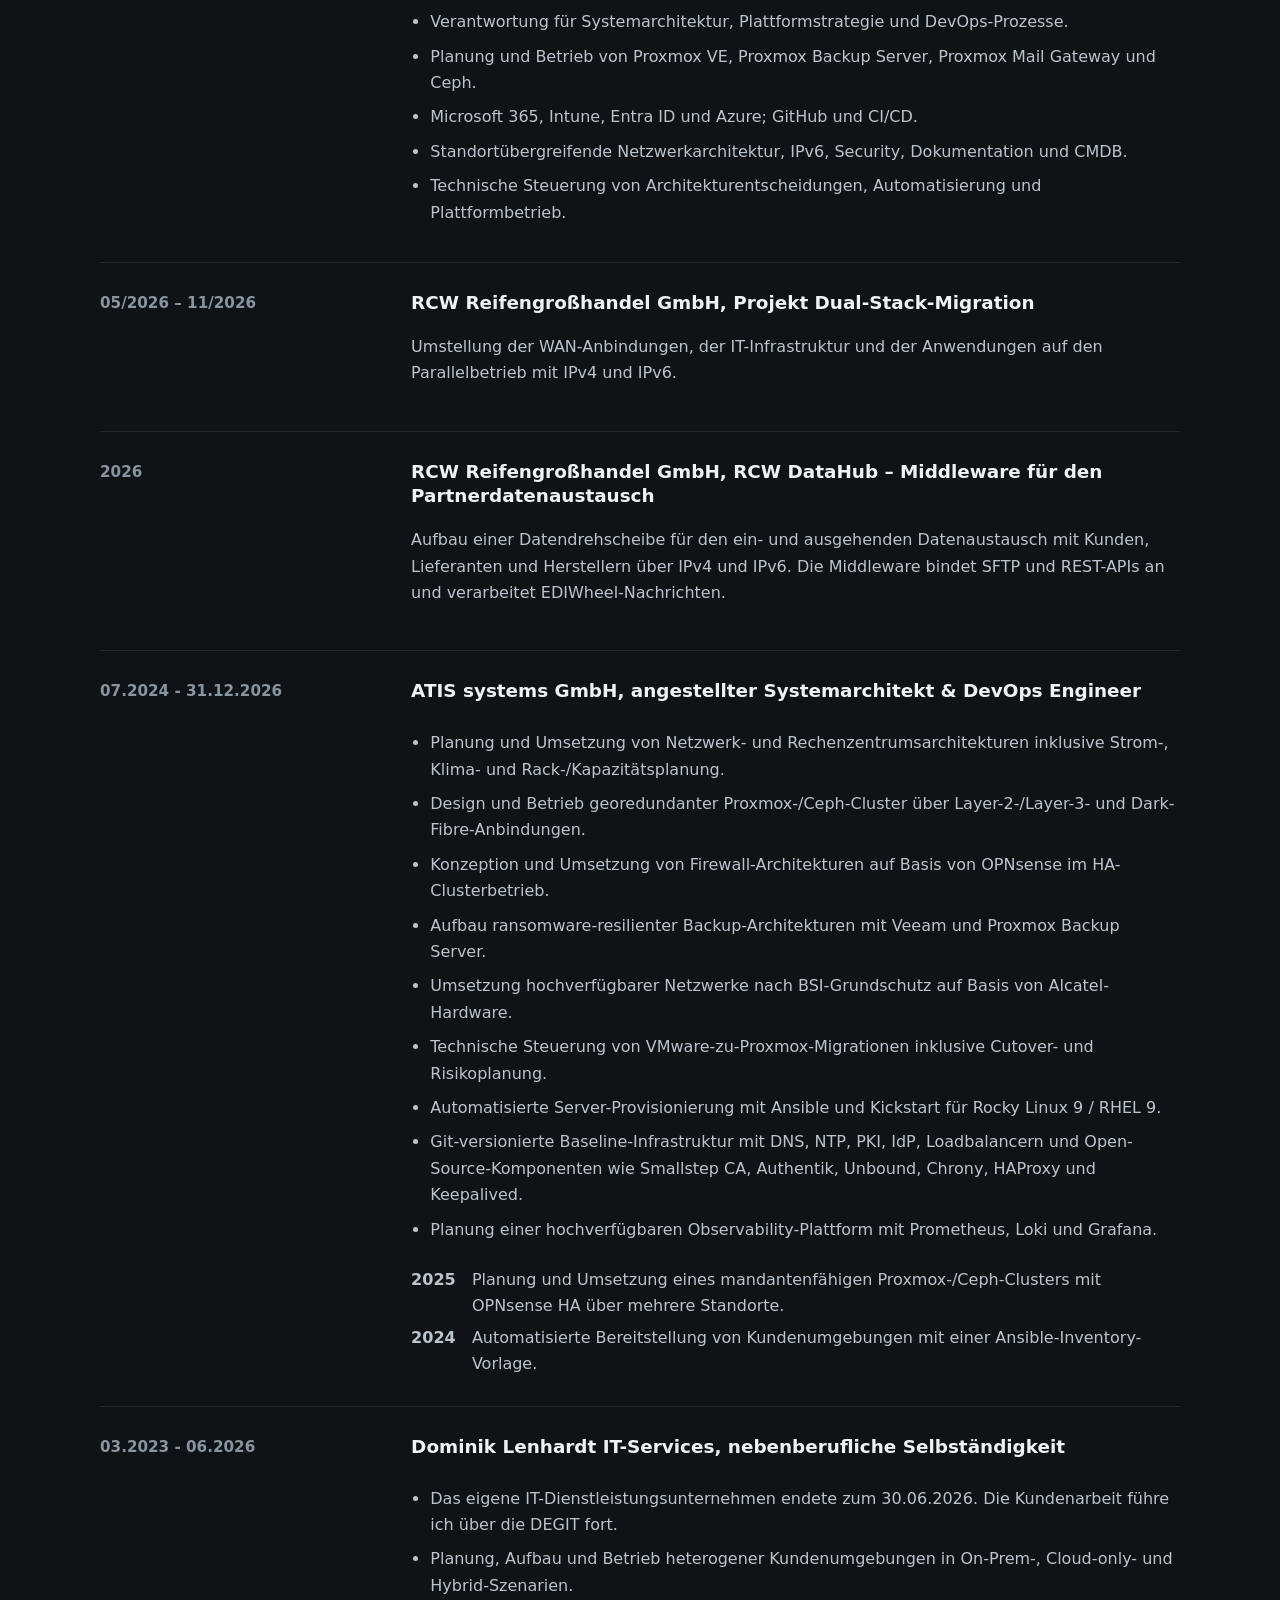
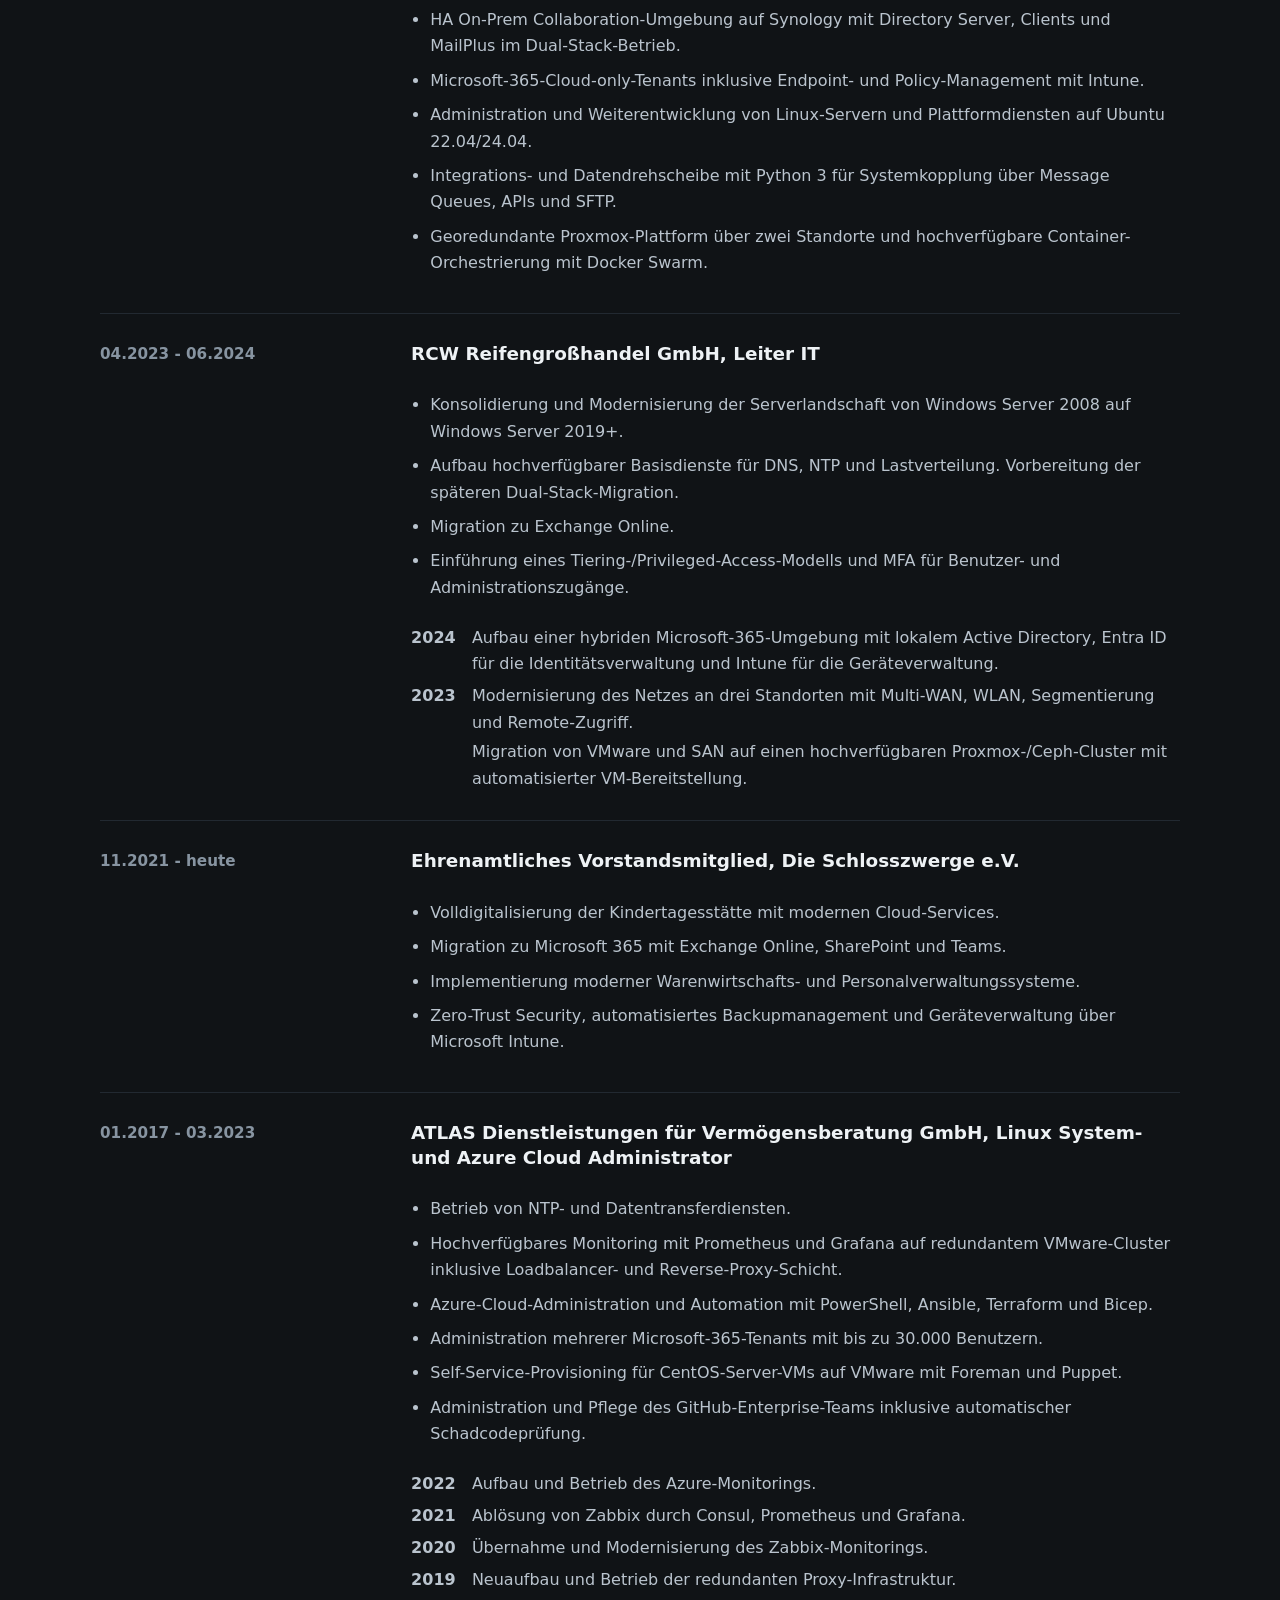
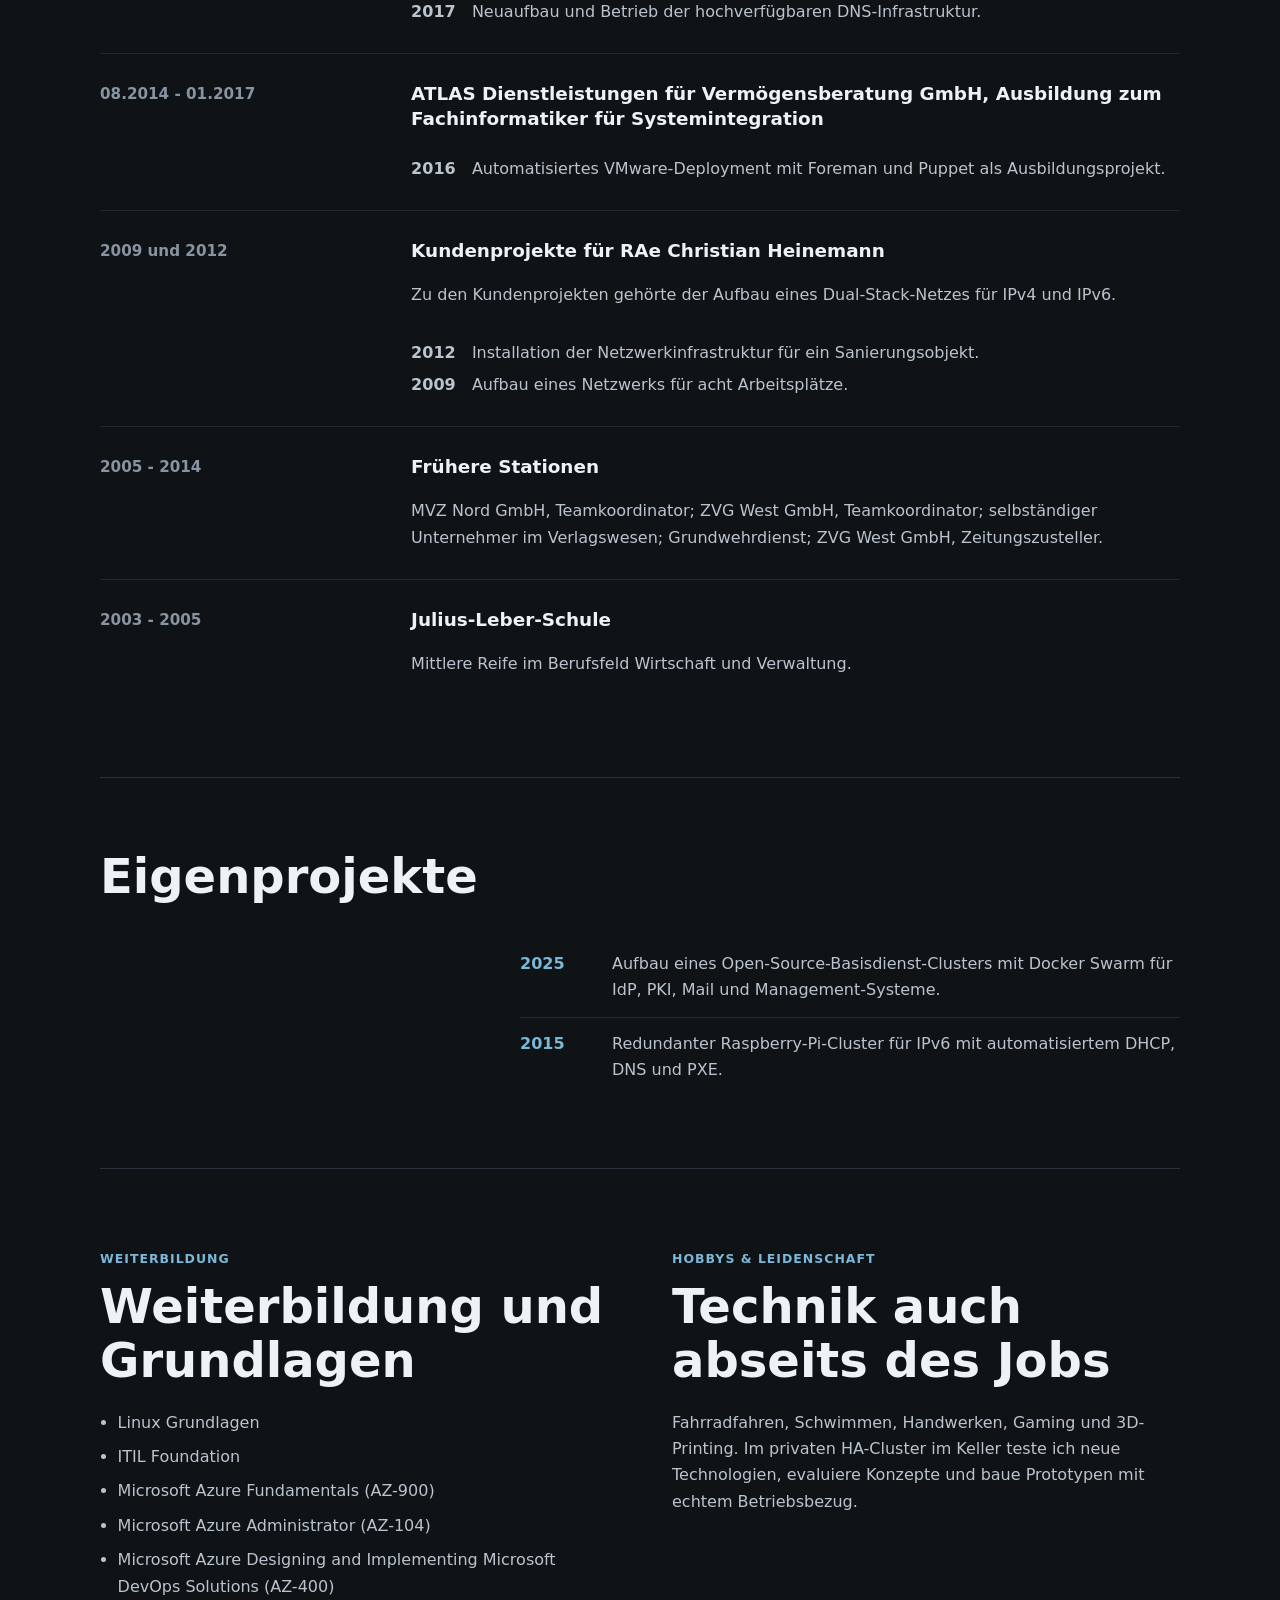
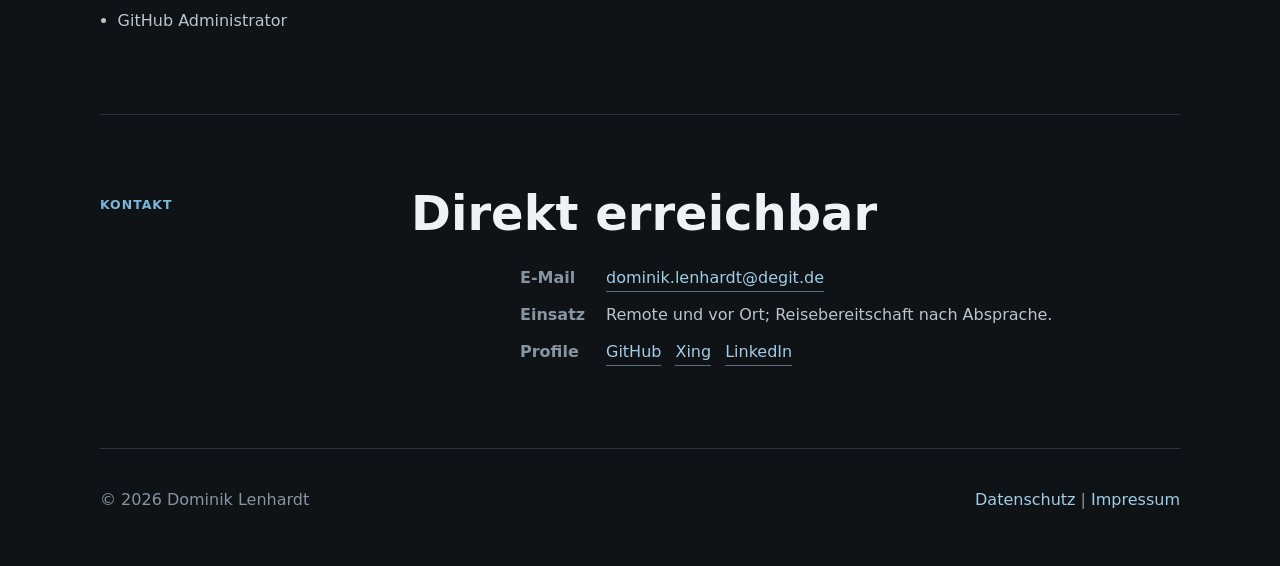
==== commit 2732c61b: "RCW-Projektzeitraum präzisieren und DataHub als Middleware aufnehmen" ====
--- a/index.html
+++ b/index.html
@@ -100,9 +100,15 @@
         </article>
 
         <article>
-          <p class="date">2026</p>
+          <p class="date">05/2026 – 11/2026</p>
           <h3>RCW Reifengroßhandel GmbH, Projekt Dual-Stack-Migration</h3>
           <p>Umstellung der WAN-Anbindungen, der IT-Infrastruktur und der Anwendungen auf den Parallelbetrieb mit IPv4 und IPv6.</p>
+        </article>
+
+        <article>
+          <p class="date">2026</p>
+          <h3>RCW Reifengroßhandel GmbH, RCW DataHub – Middleware für den Partnerdatenaustausch</h3>
+          <p>Aufbau einer Datendrehscheibe für den ein- und ausgehenden Datenaustausch mit Kunden, Lieferanten und Herstellern über IPv4 und IPv6. Die Middleware bindet SFTP und REST-APIs an und verarbeitet EDIWheel-Nachrichten.</p>
         </article>
 
         <article>
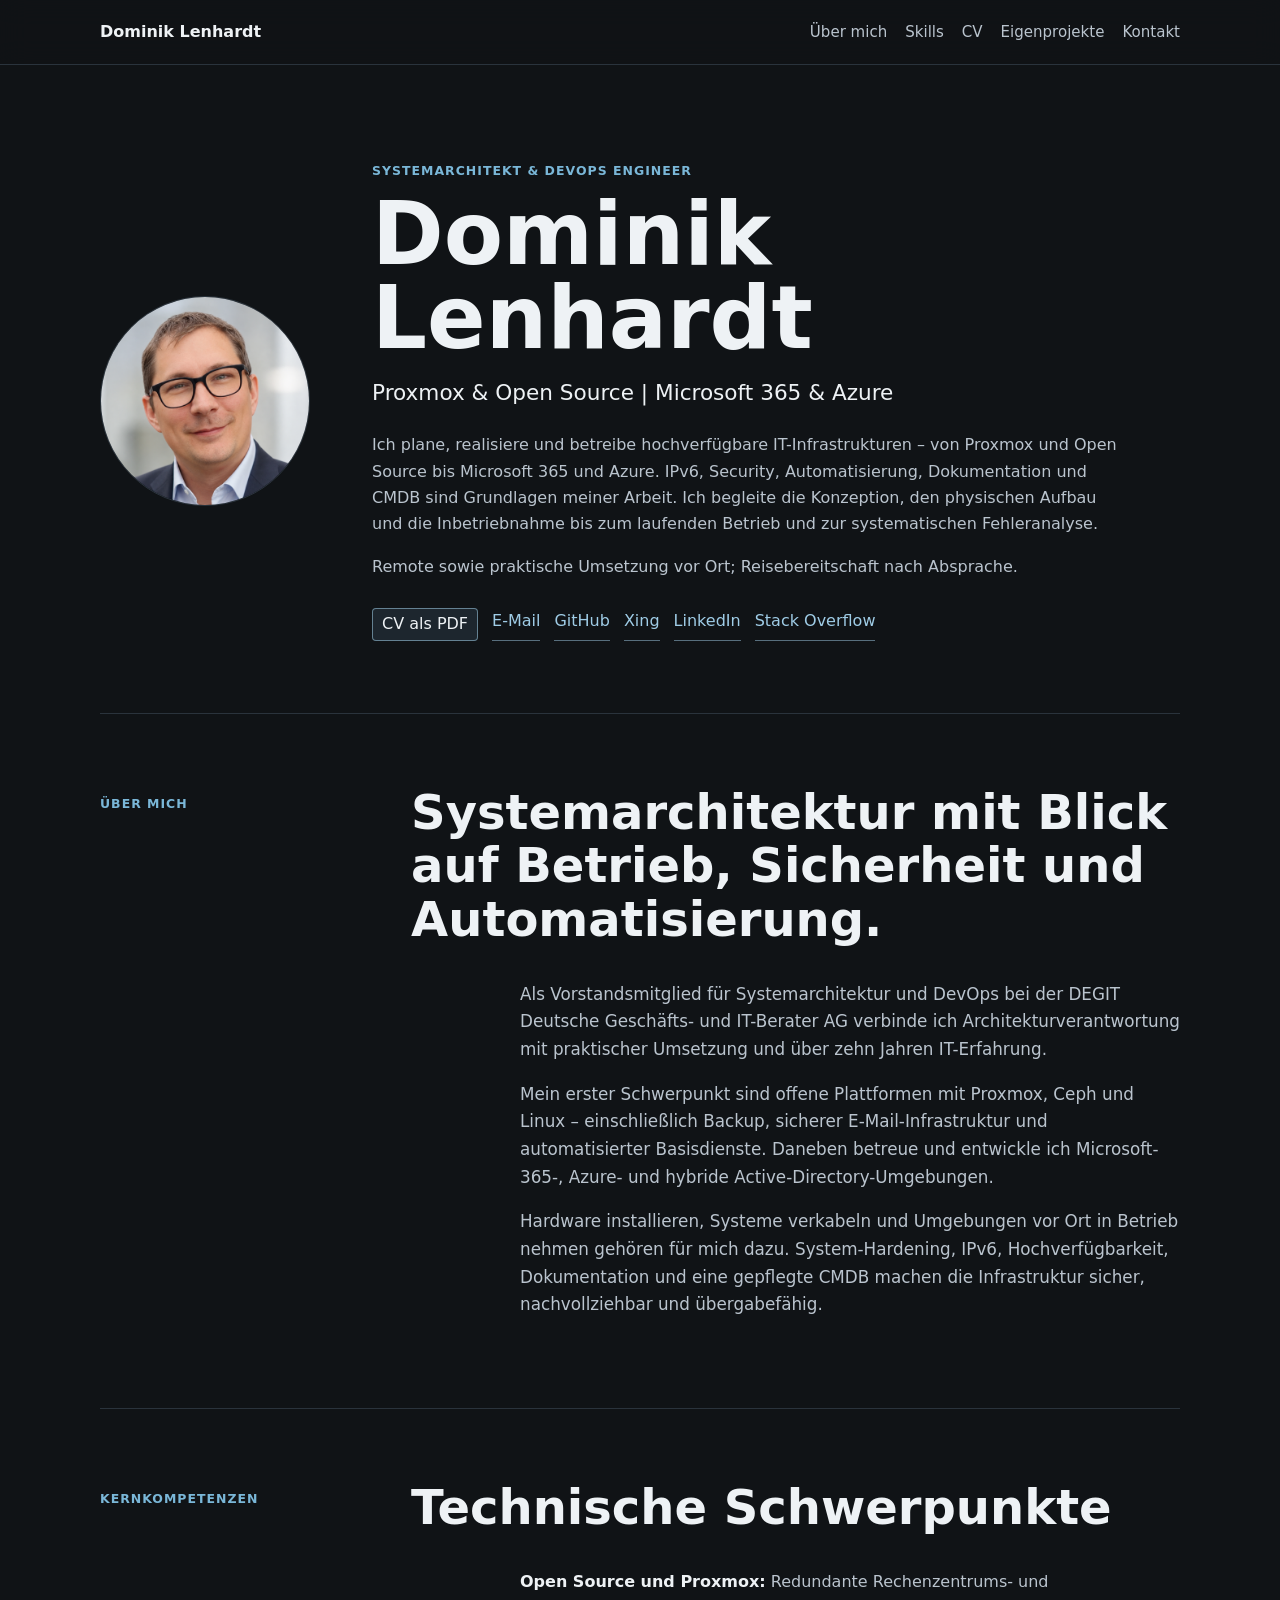
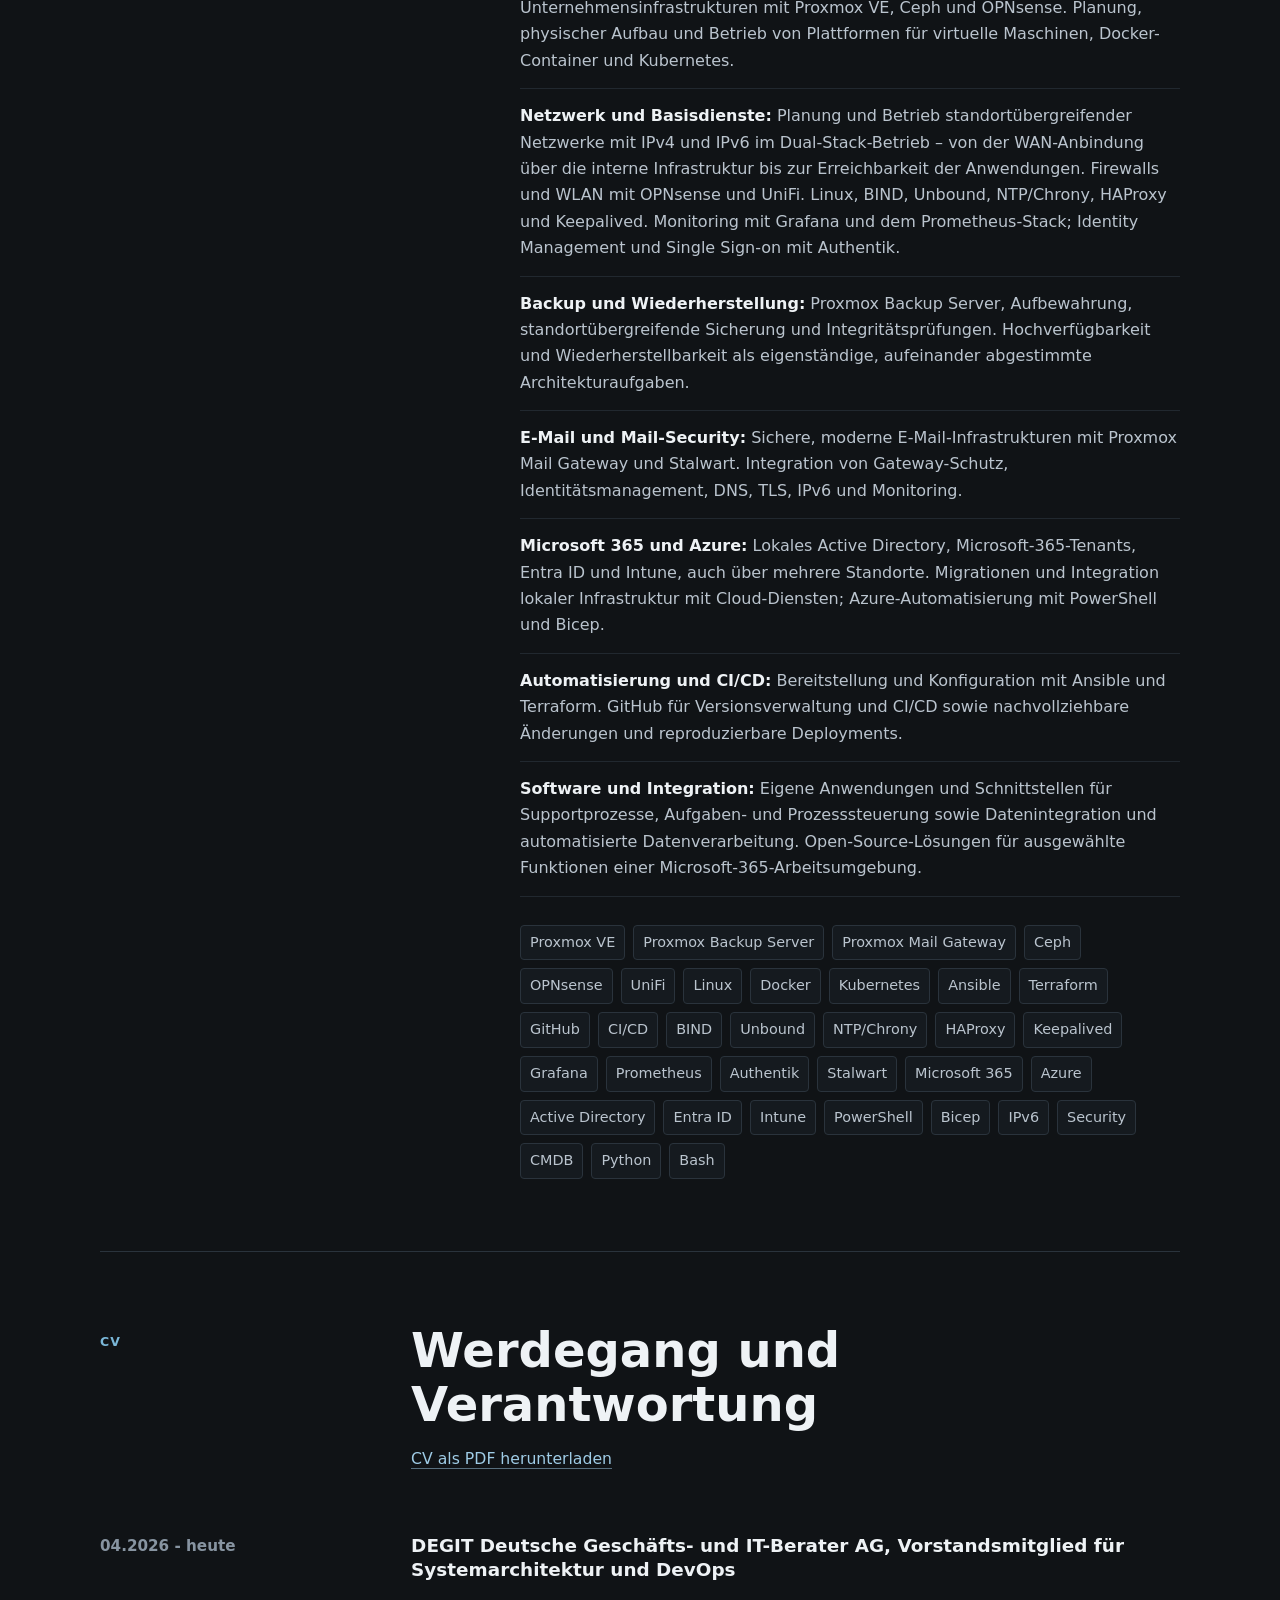
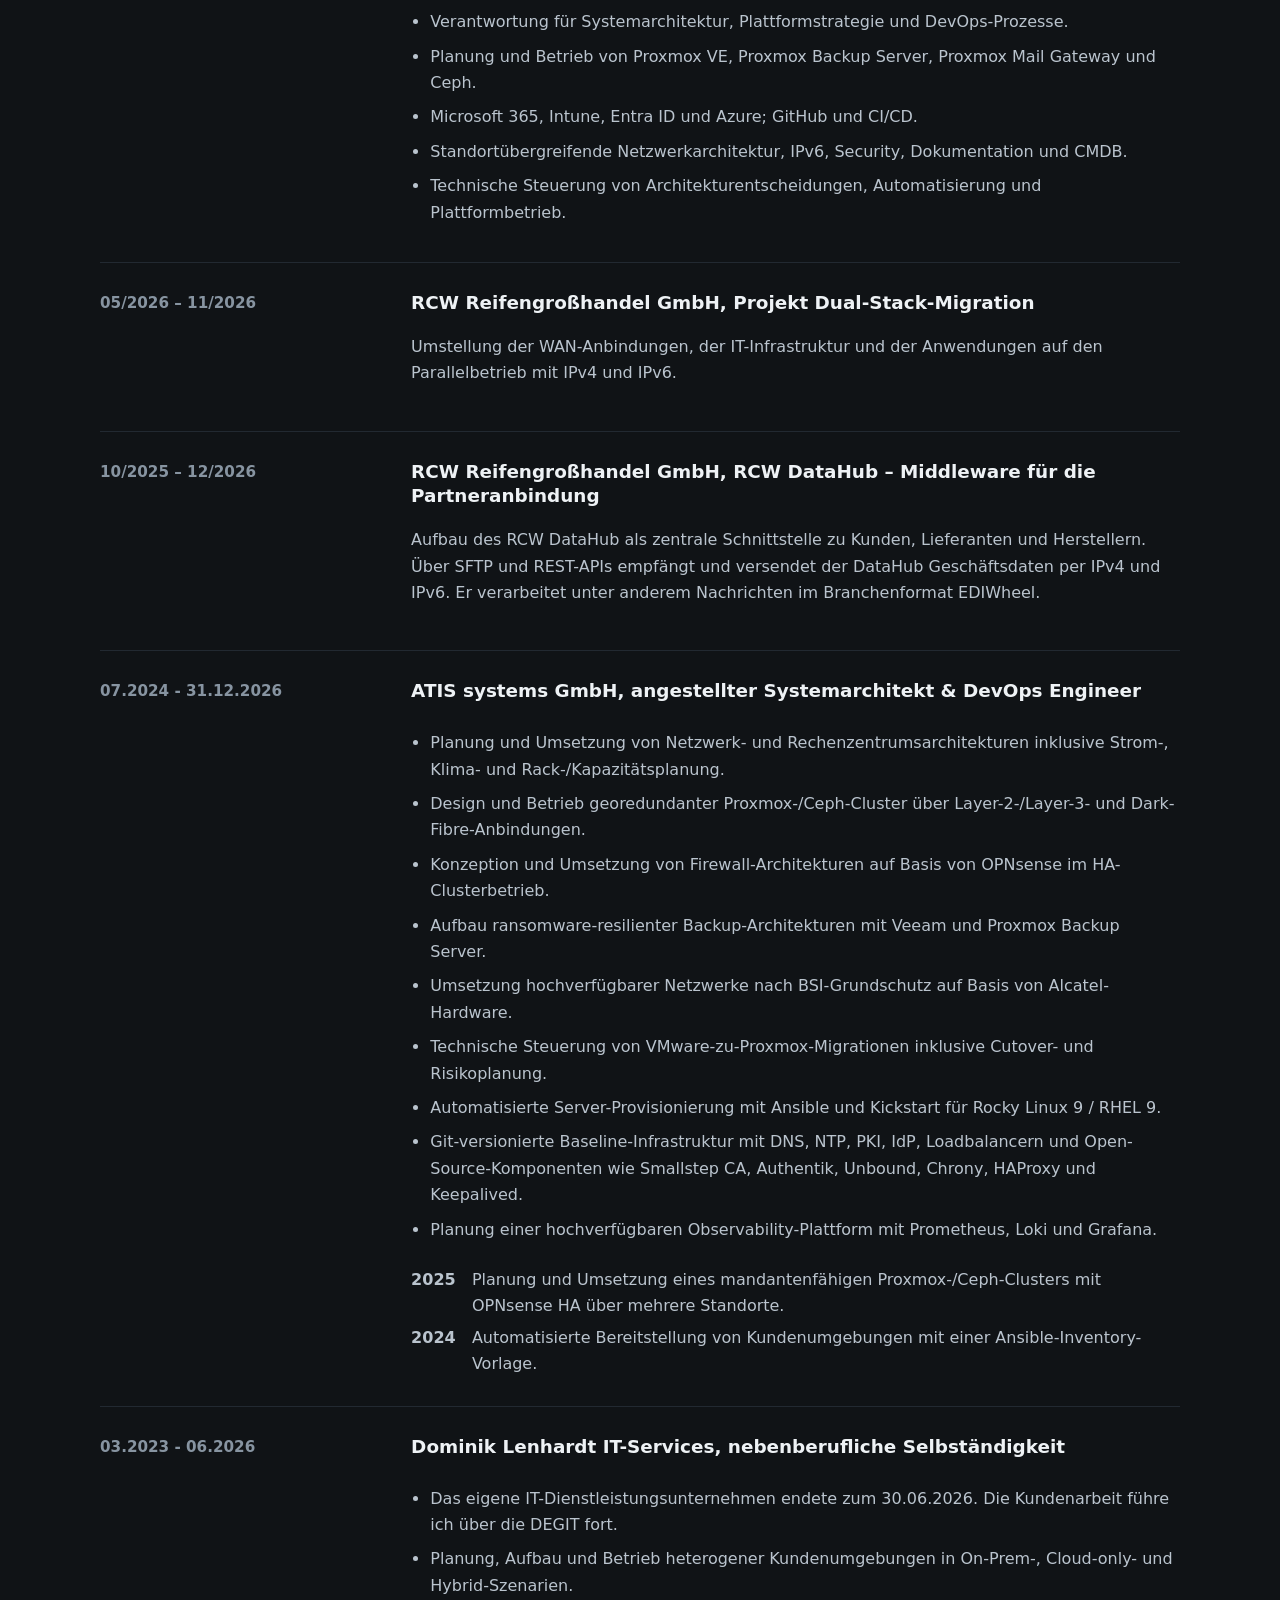
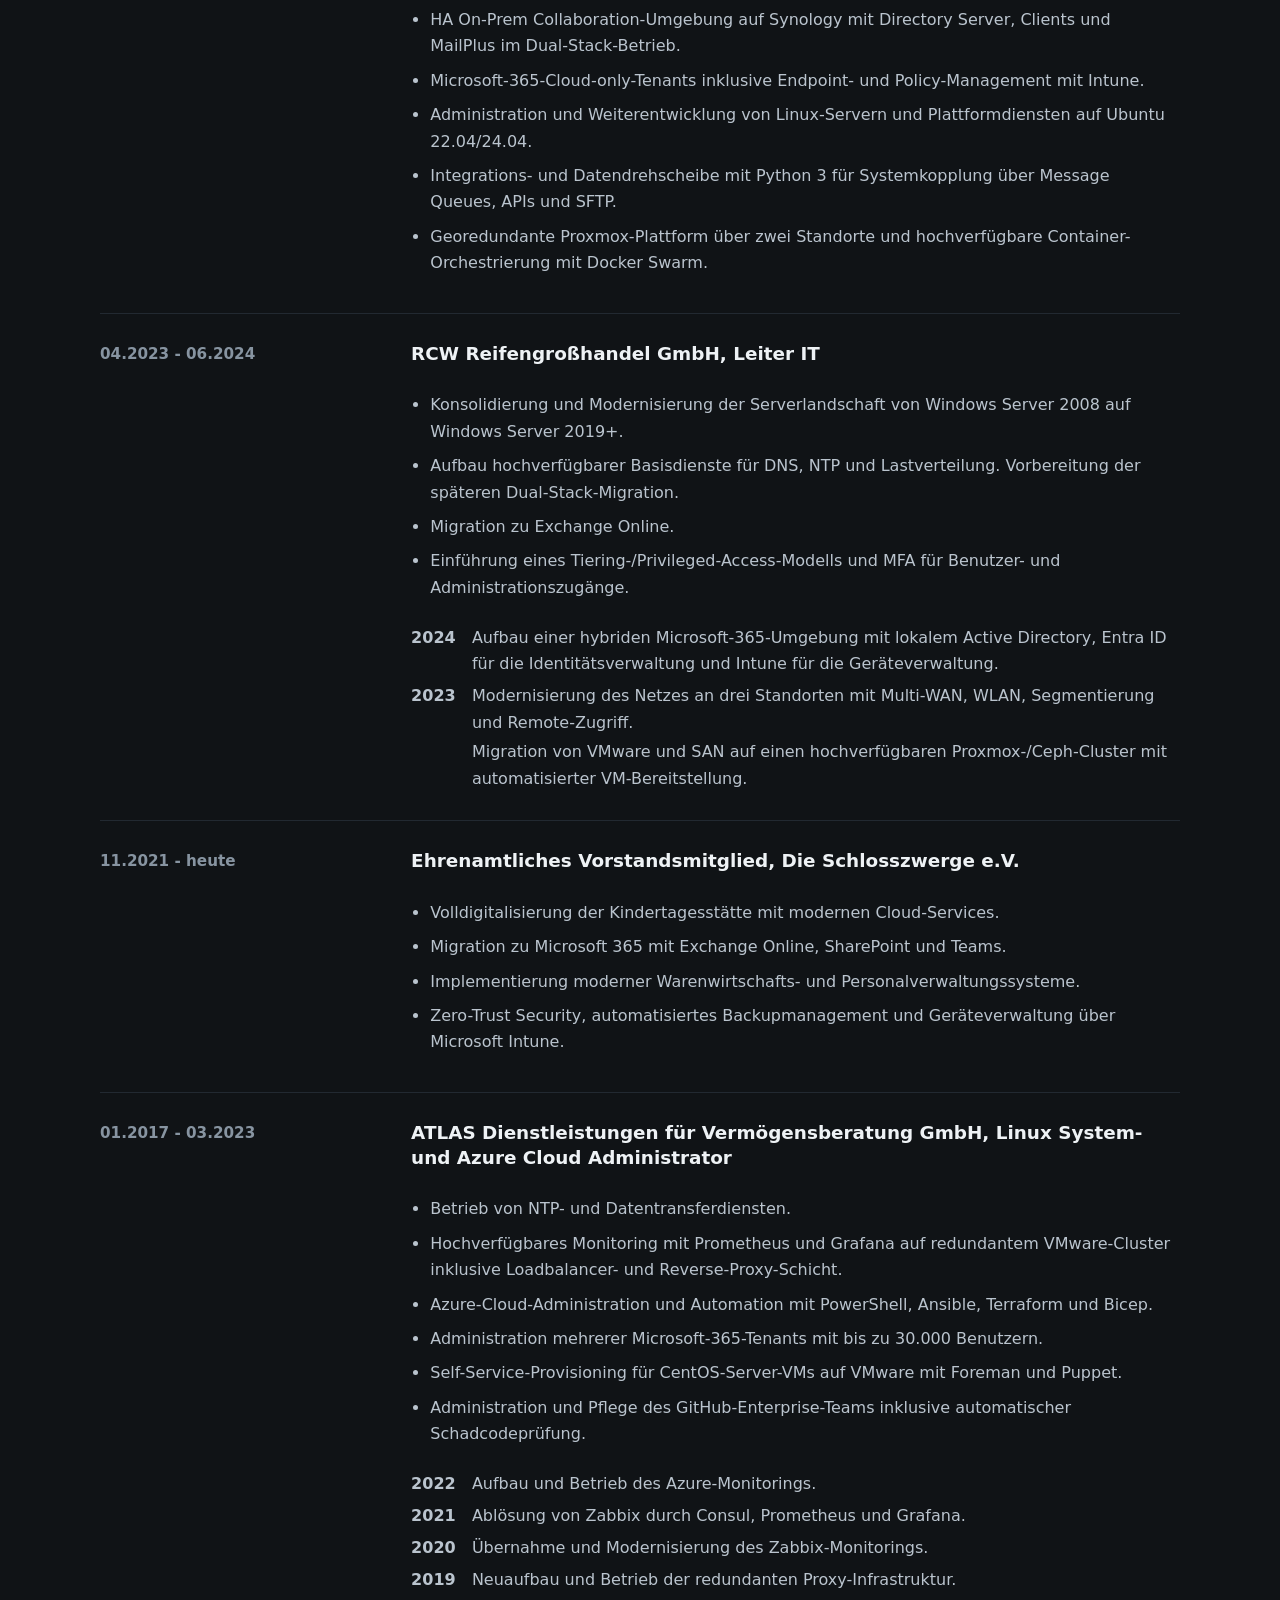
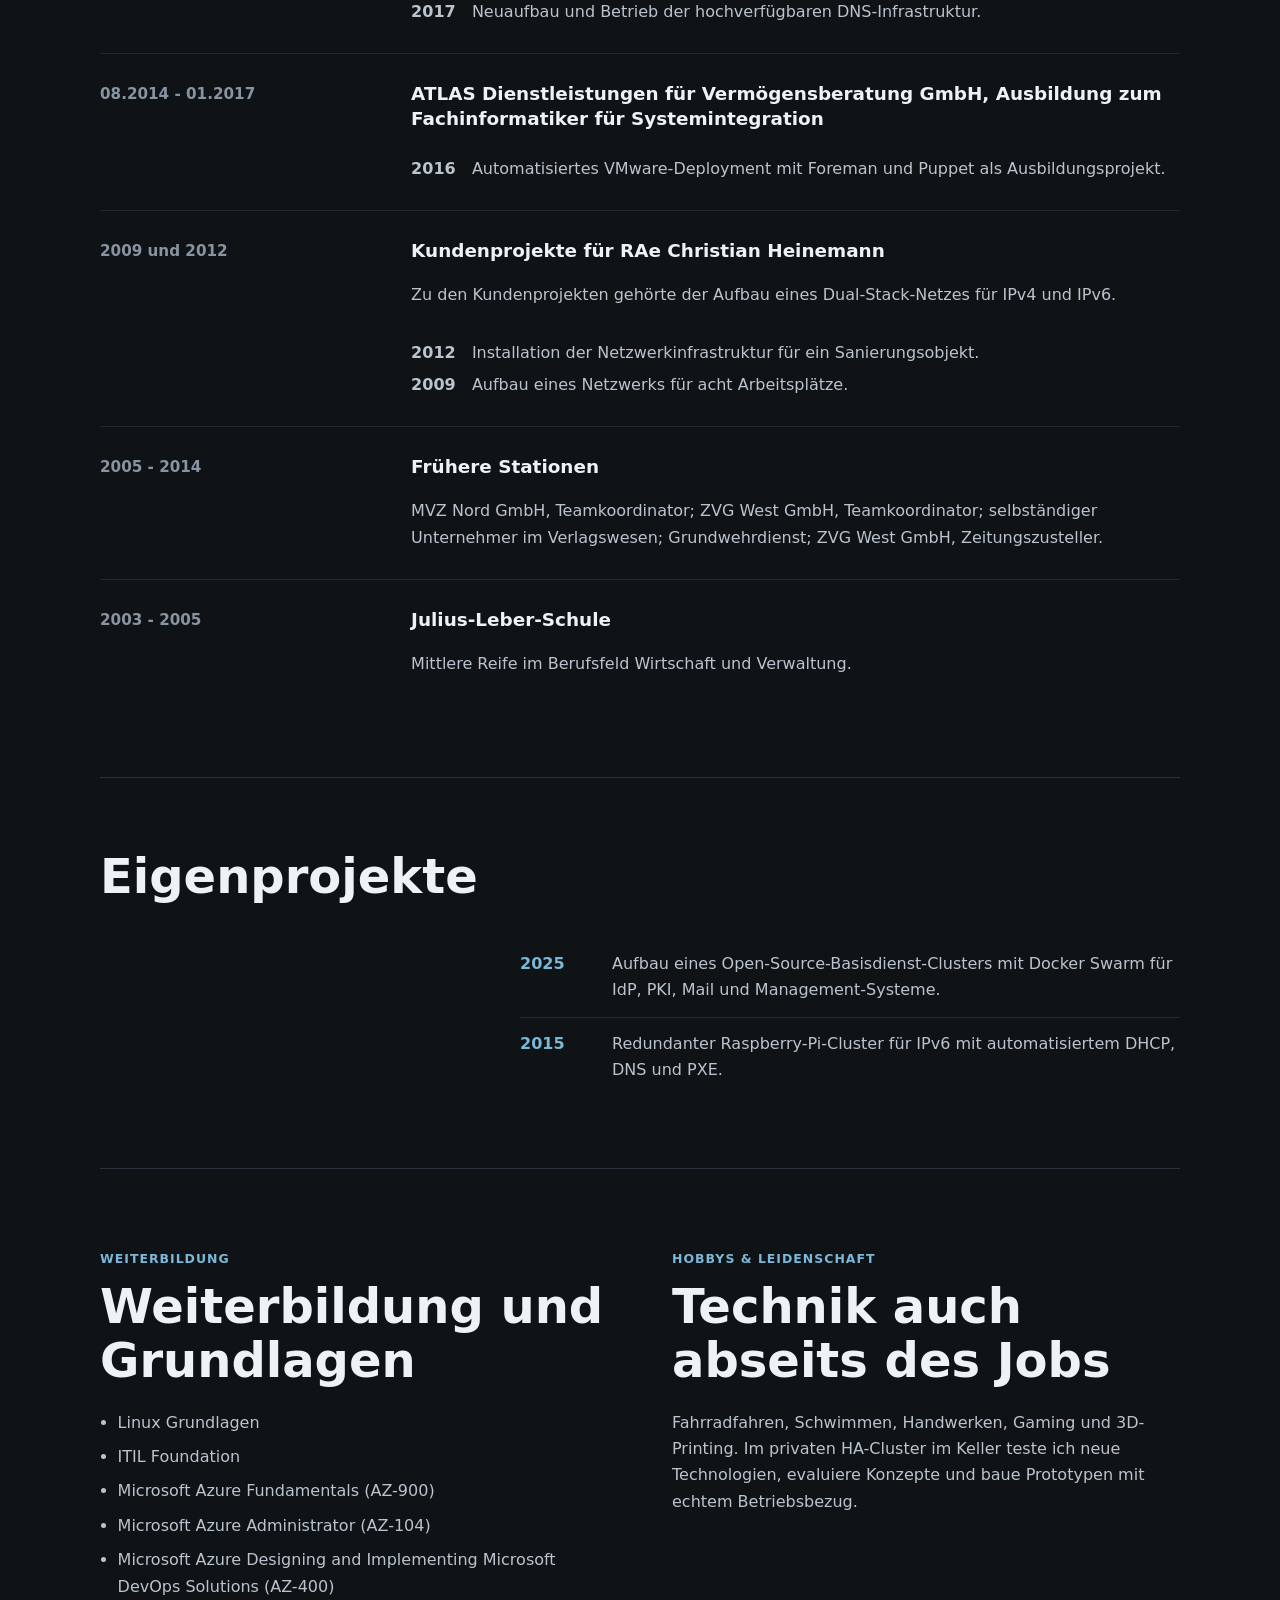
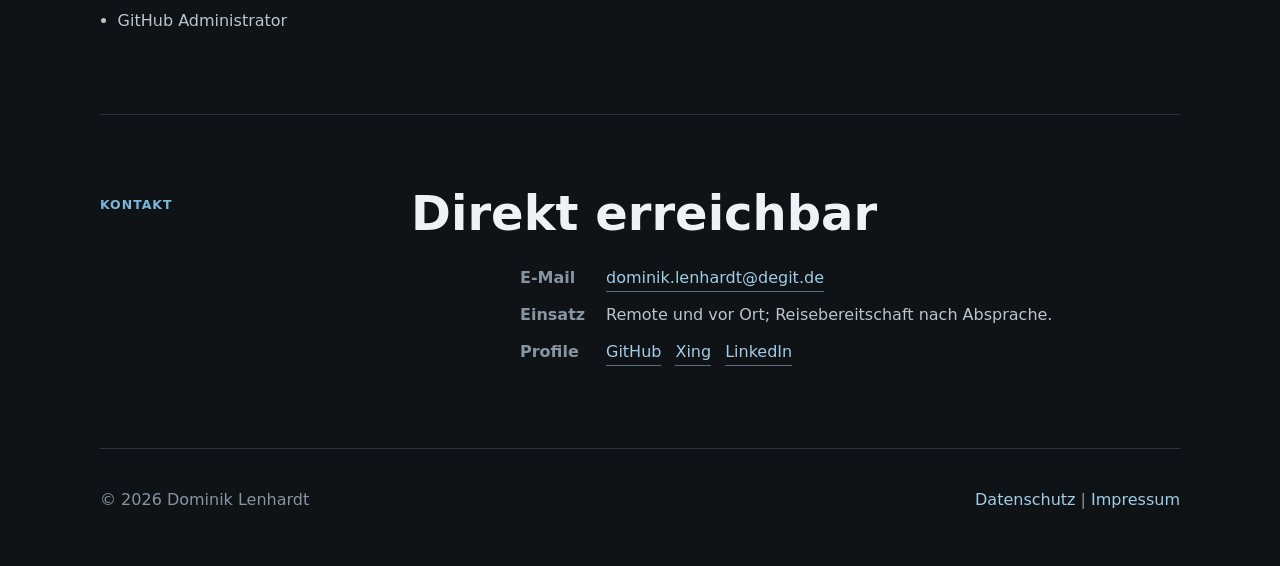
==== commit f0f19bd7: "Zeitraum und Aufgaben des RCW DataHub konkretisieren" ====
--- a/index.html
+++ b/index.html
@@ -106,9 +106,9 @@
         </article>
 
         <article>
-          <p class="date">2026</p>
-          <h3>RCW Reifengroßhandel GmbH, RCW DataHub – Middleware für den Partnerdatenaustausch</h3>
-          <p>Aufbau einer Datendrehscheibe für den ein- und ausgehenden Datenaustausch mit Kunden, Lieferanten und Herstellern über IPv4 und IPv6. Die Middleware bindet SFTP und REST-APIs an und verarbeitet EDIWheel-Nachrichten.</p>
+          <p class="date">10/2025 – 12/2026</p>
+          <h3>RCW Reifengroßhandel GmbH, RCW DataHub – Middleware für die Partneranbindung</h3>
+          <p>Aufbau des RCW DataHub als zentrale Schnittstelle zu Kunden, Lieferanten und Herstellern. Über SFTP und REST-APIs empfängt und versendet der DataHub Geschäftsdaten per IPv4 und IPv6. Er verarbeitet unter anderem Nachrichten im Branchenformat EDIWheel.</p>
         </article>
 
         <article>
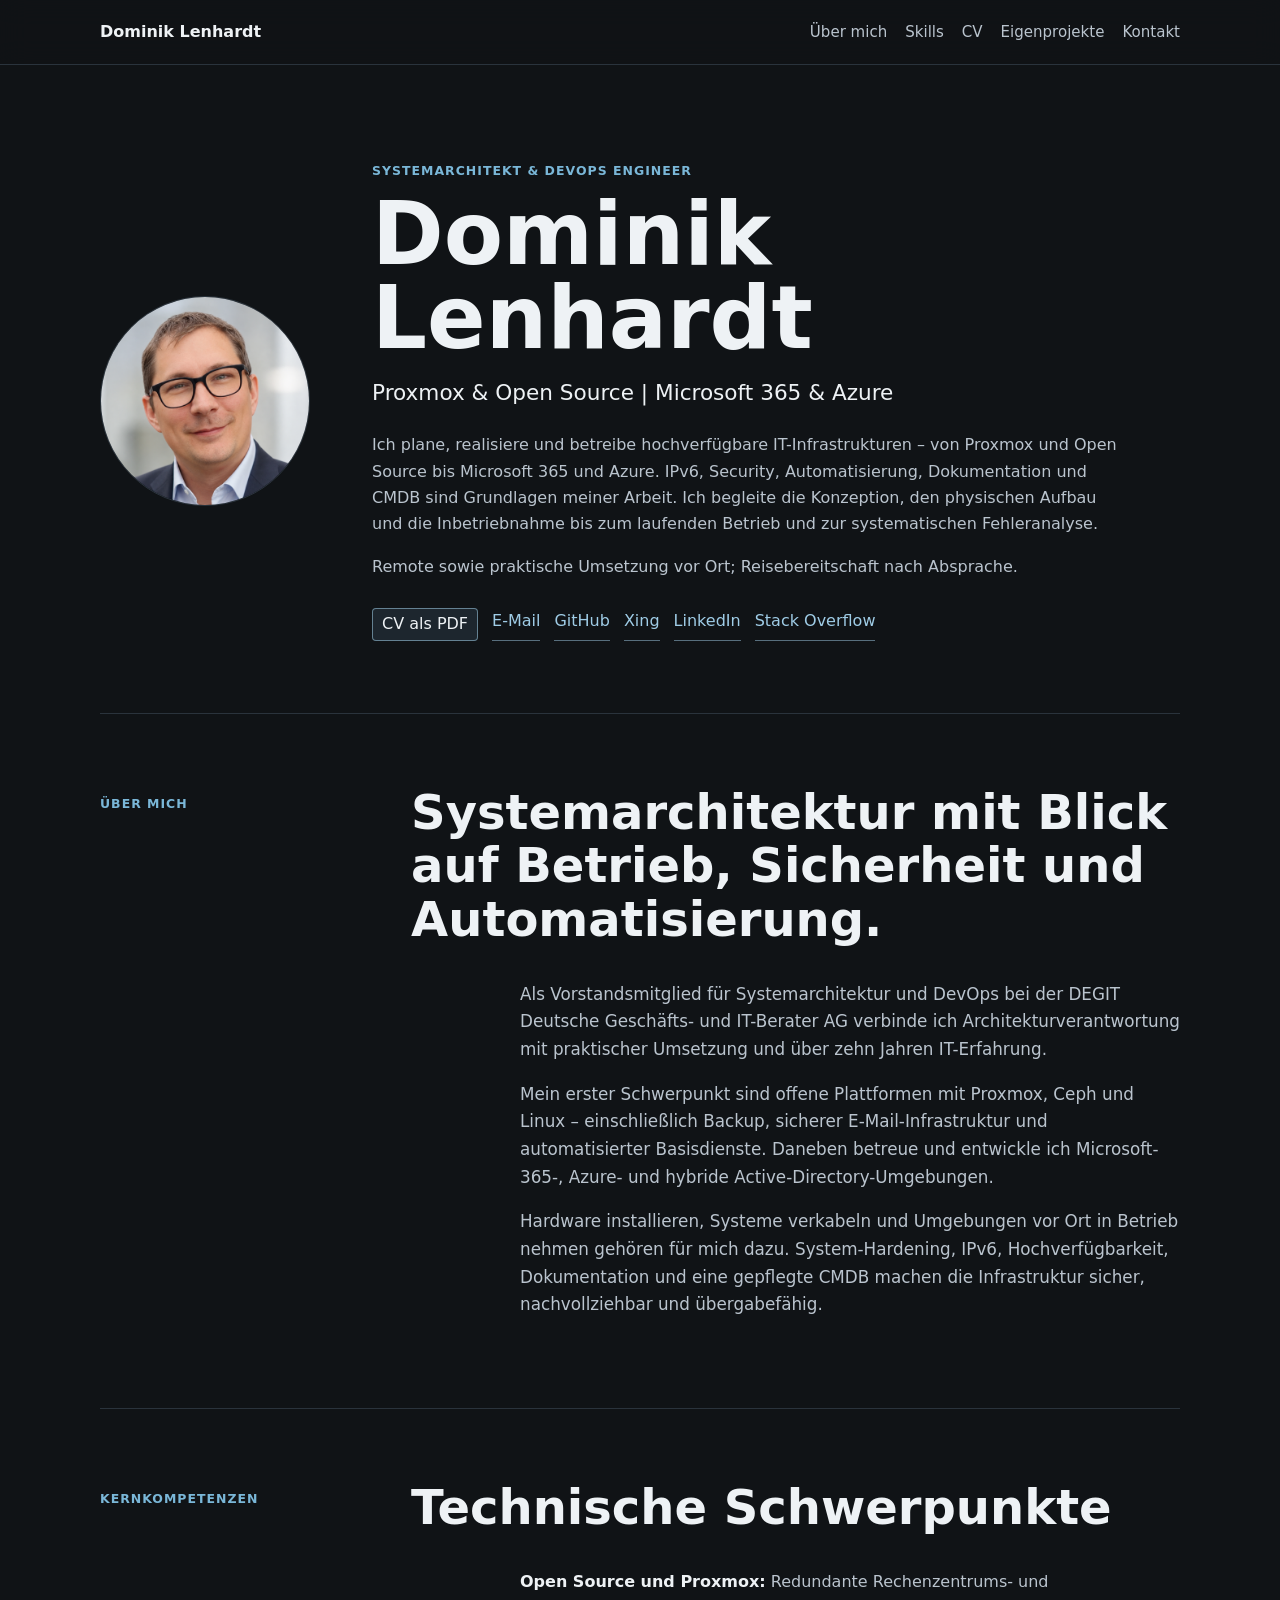
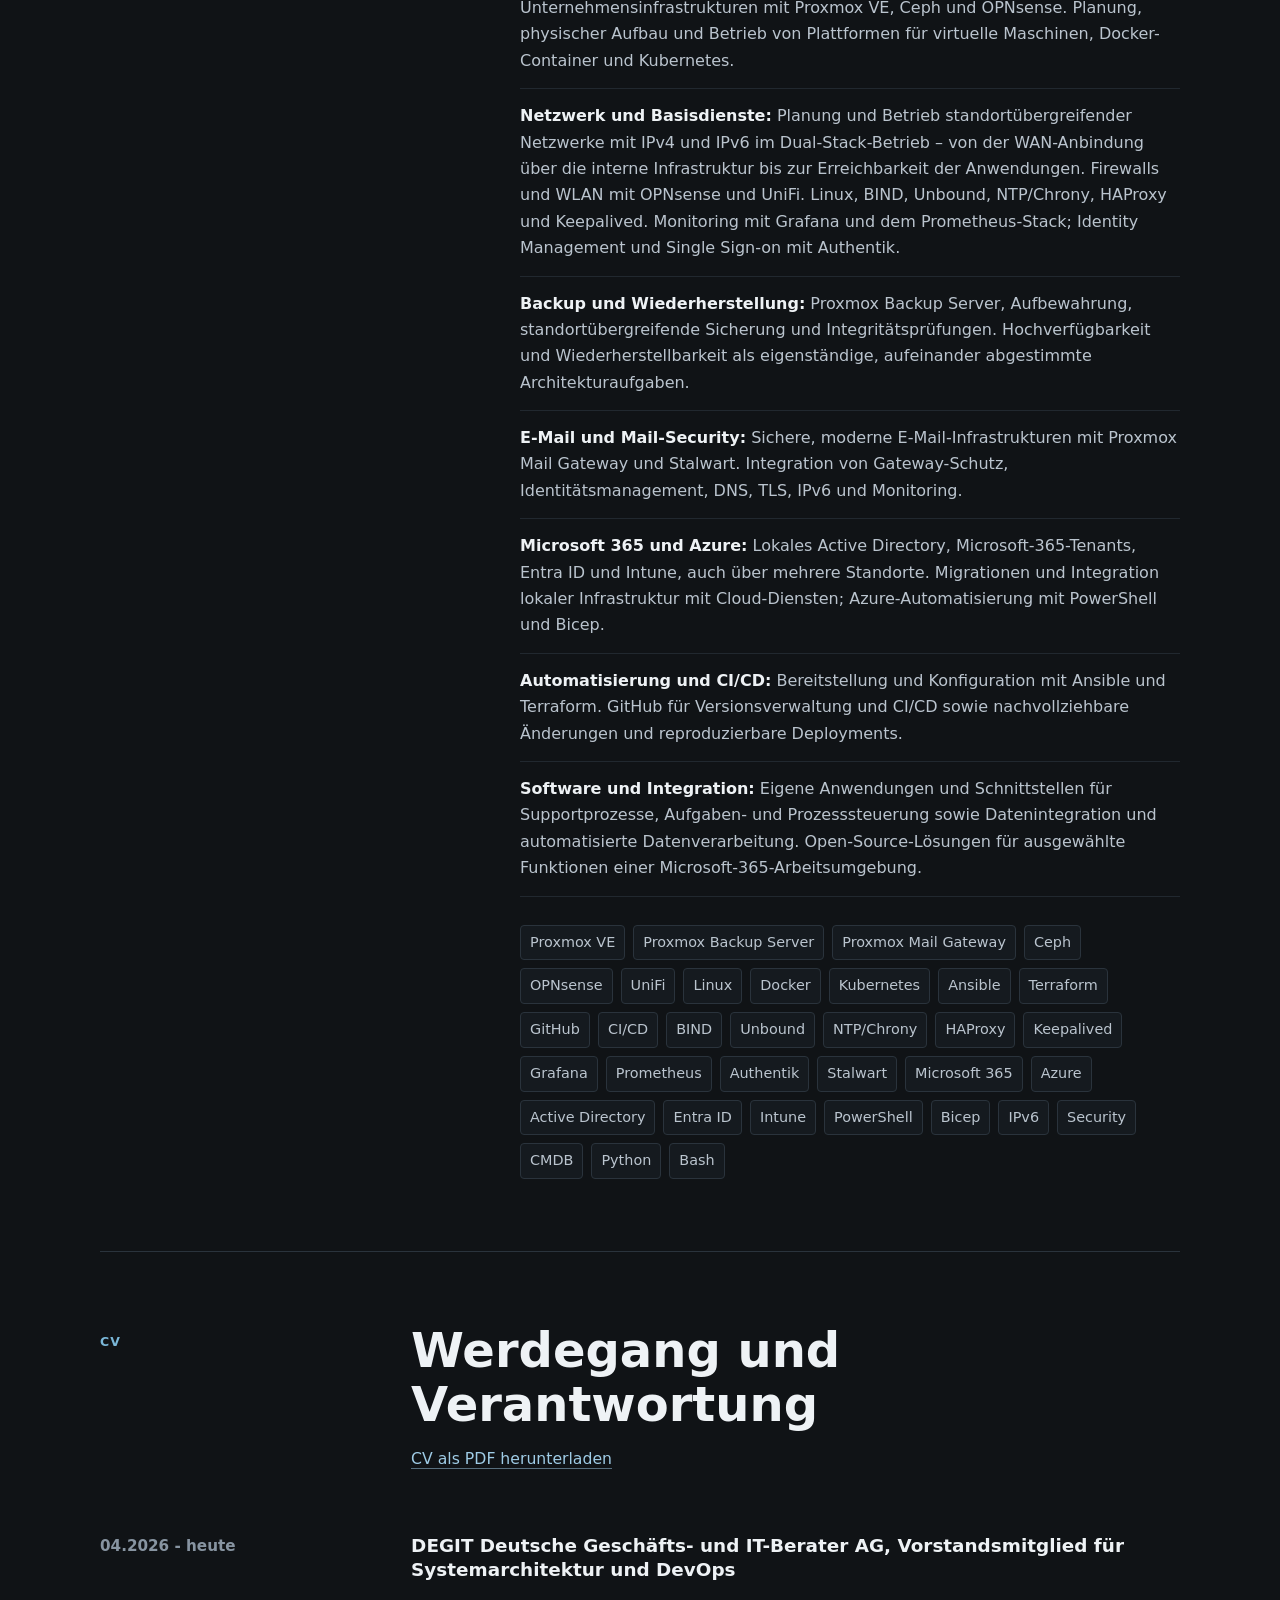
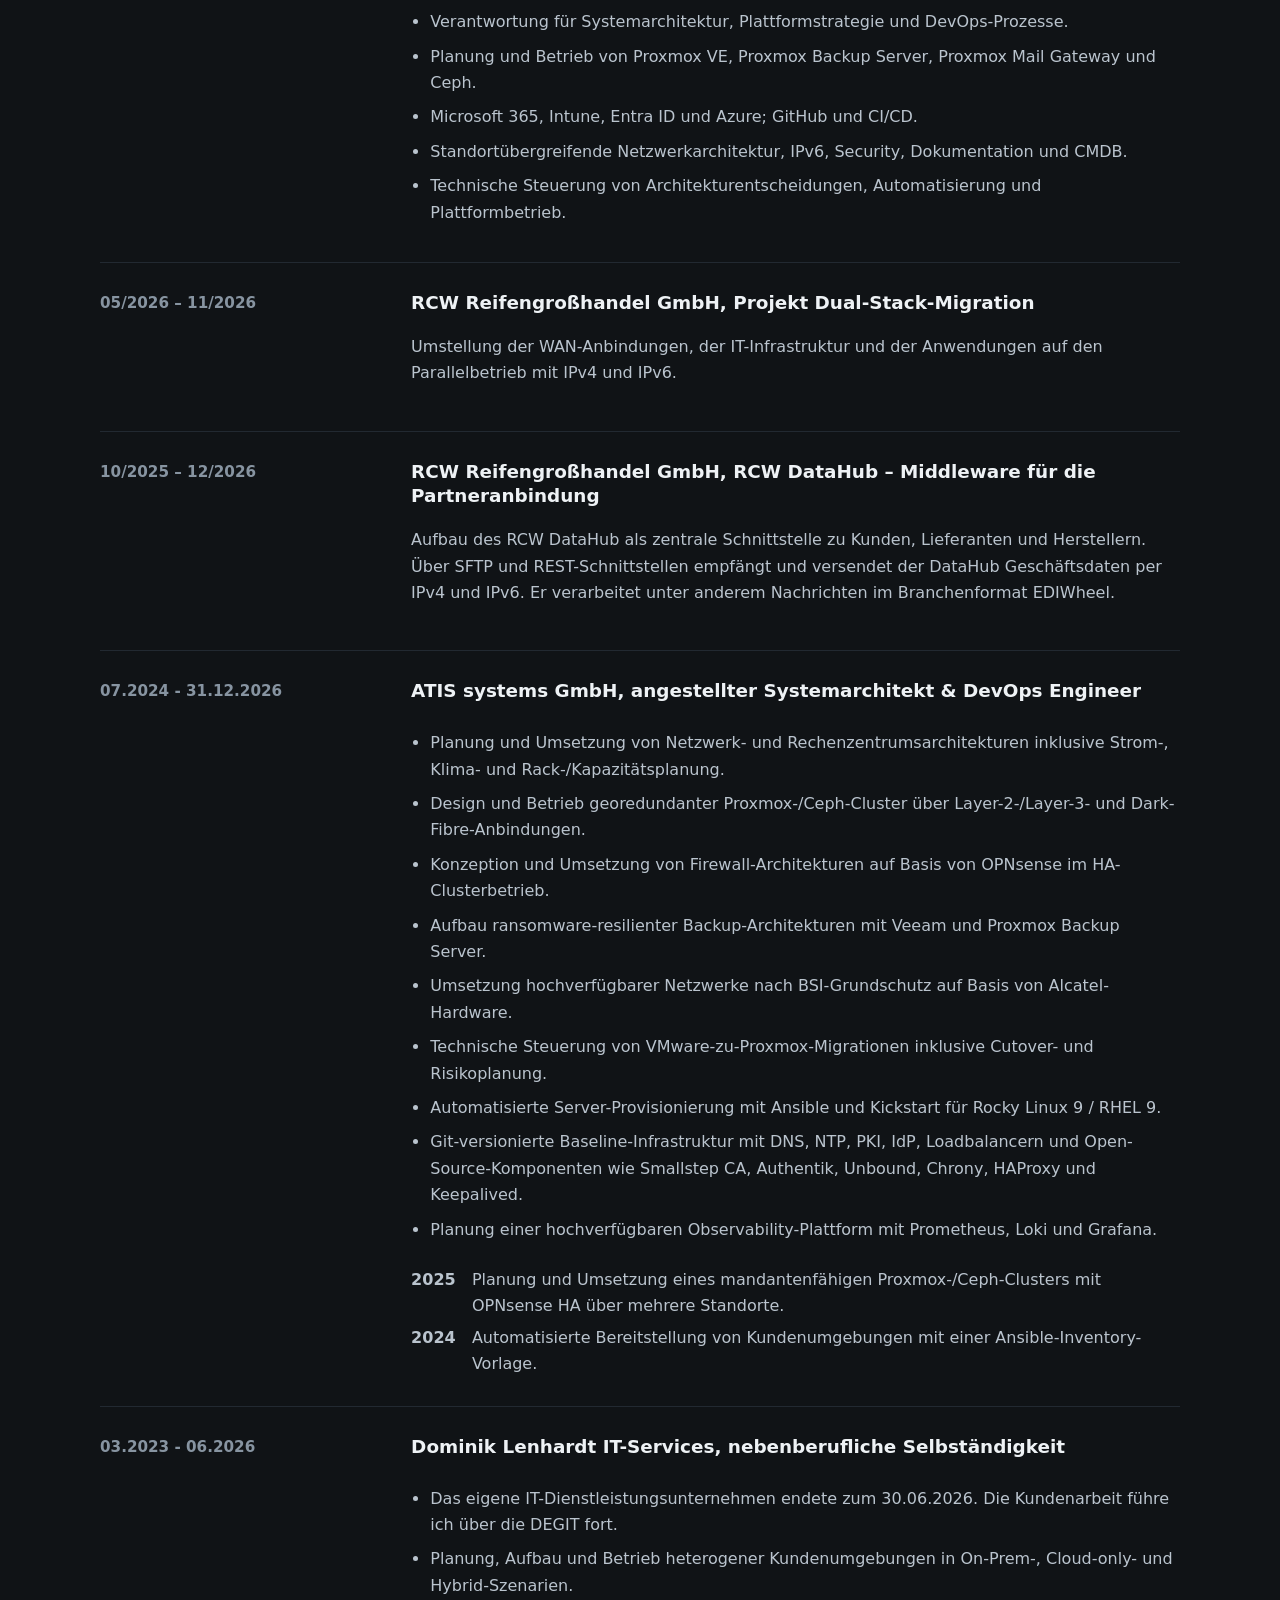
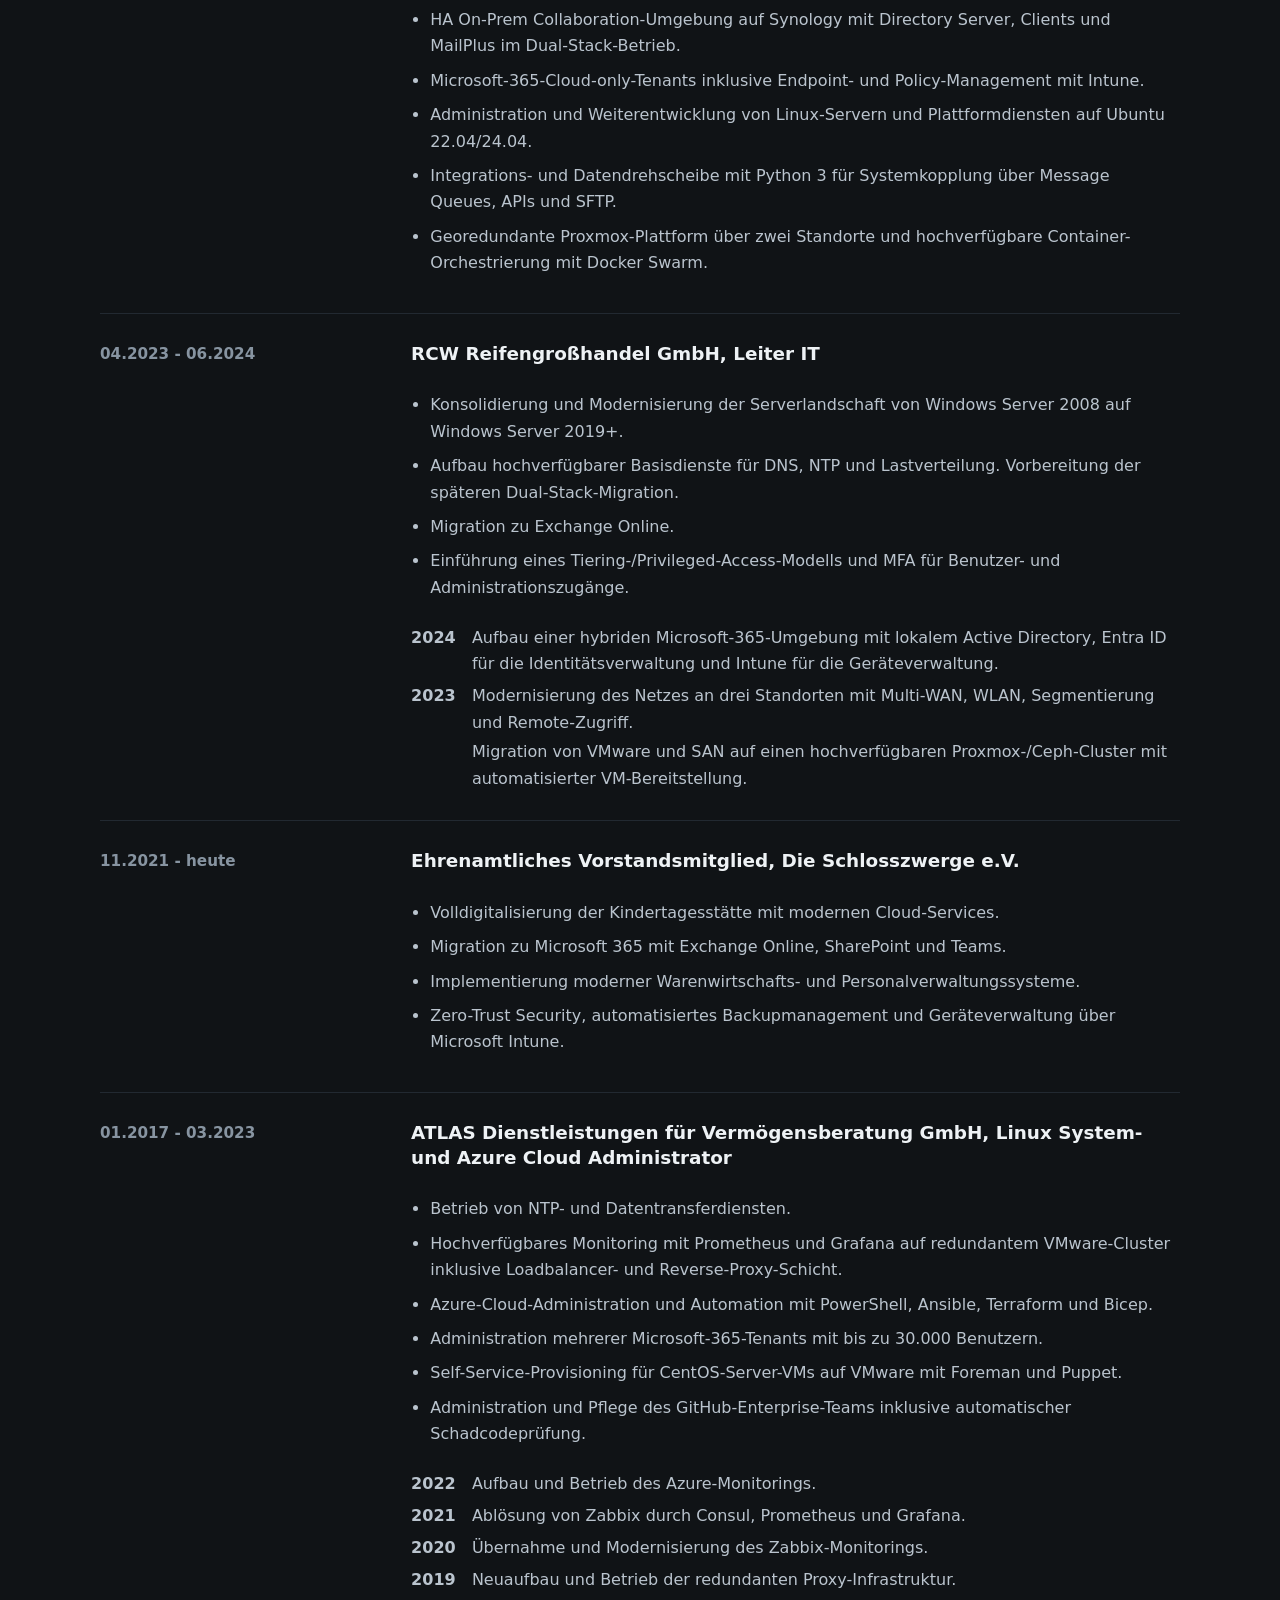
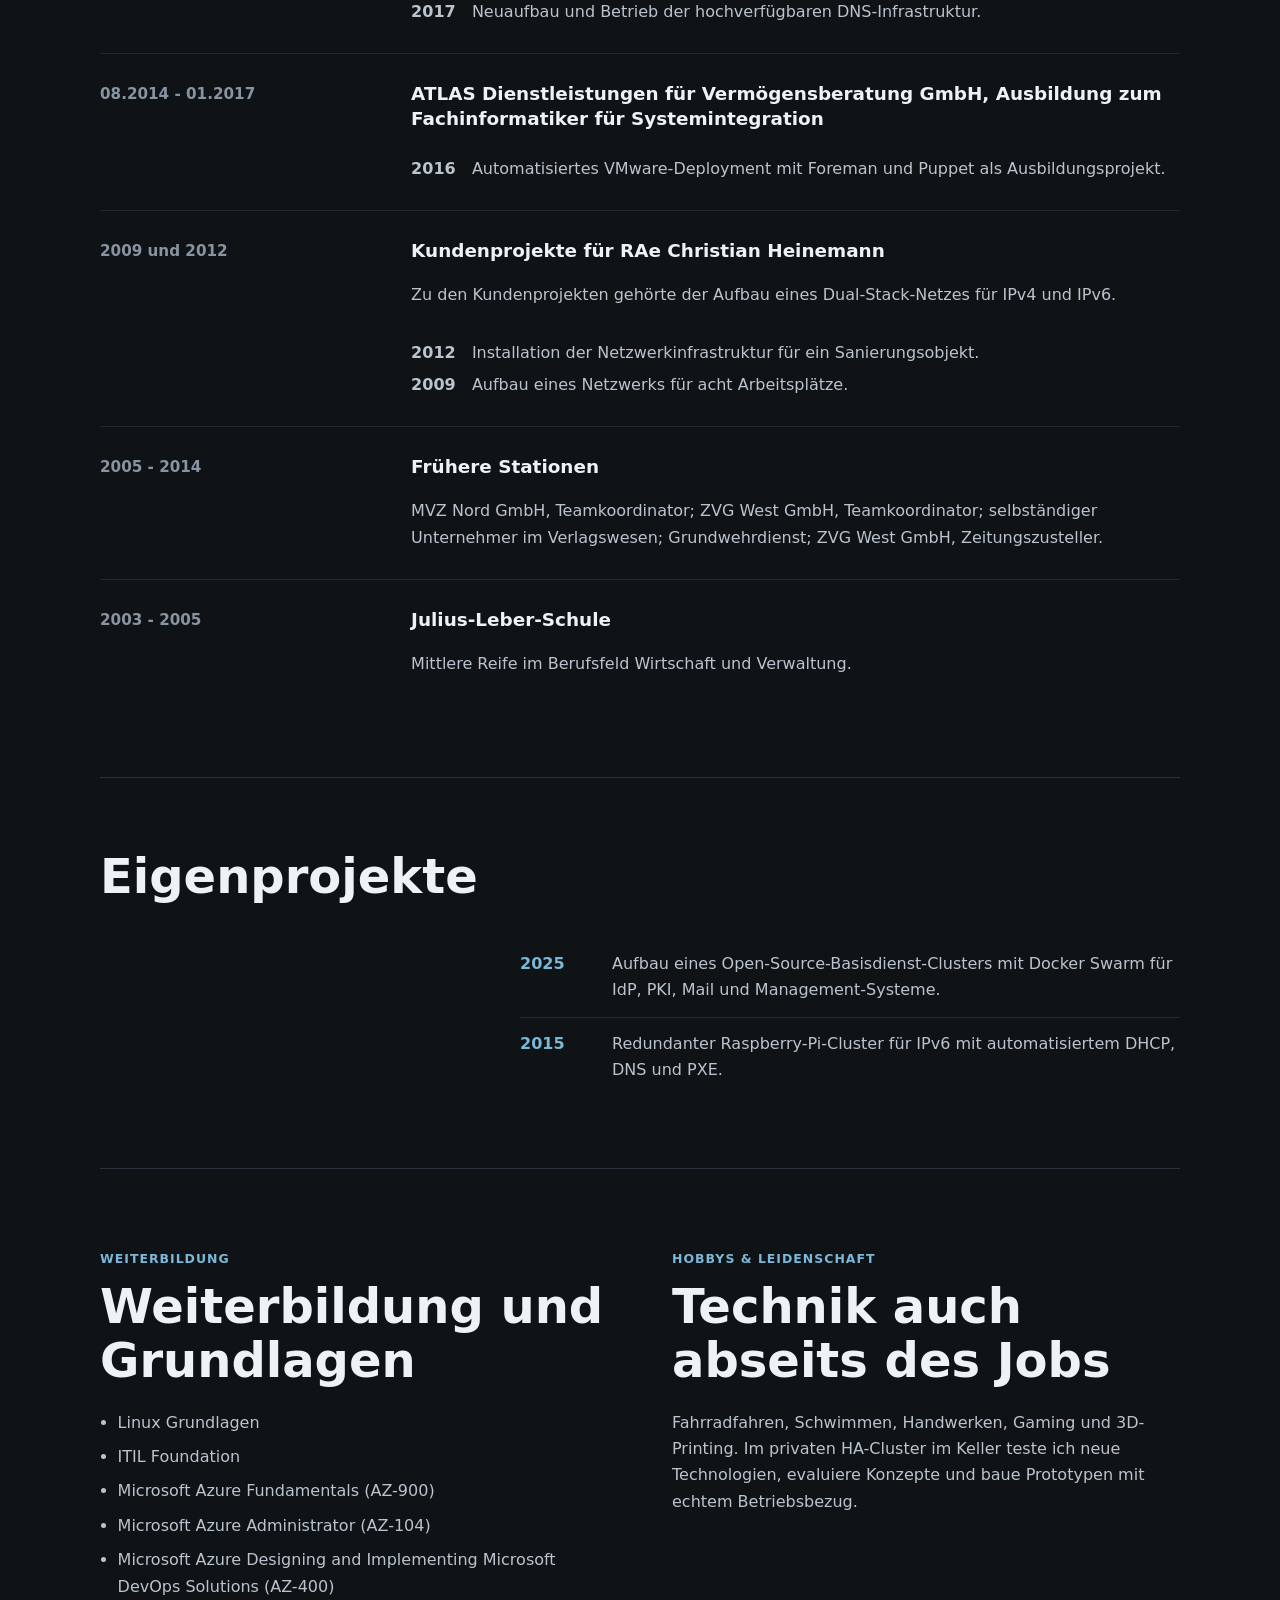
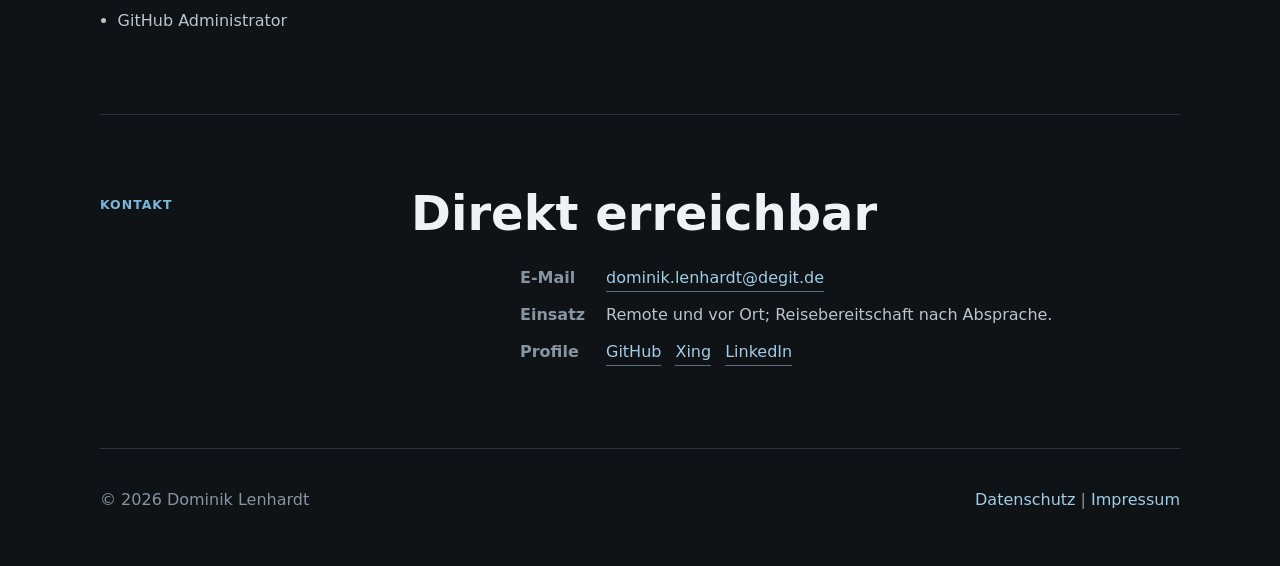
==== commit b6be9d72: "REST-Schnittstellen im DataHub-Projekt benennen" ====
--- a/index.html
+++ b/index.html
@@ -108,7 +108,7 @@
         <article>
           <p class="date">10/2025 – 12/2026</p>
           <h3>RCW Reifengroßhandel GmbH, RCW DataHub – Middleware für die Partneranbindung</h3>
-          <p>Aufbau des RCW DataHub als zentrale Schnittstelle zu Kunden, Lieferanten und Herstellern. Über SFTP und REST-APIs empfängt und versendet der DataHub Geschäftsdaten per IPv4 und IPv6. Er verarbeitet unter anderem Nachrichten im Branchenformat EDIWheel.</p>
+          <p>Aufbau des RCW DataHub als zentrale Schnittstelle zu Kunden, Lieferanten und Herstellern. Über SFTP und REST-Schnittstellen empfängt und versendet der DataHub Geschäftsdaten per IPv4 und IPv6. Er verarbeitet unter anderem Nachrichten im Branchenformat EDIWheel.</p>
         </article>
 
         <article>
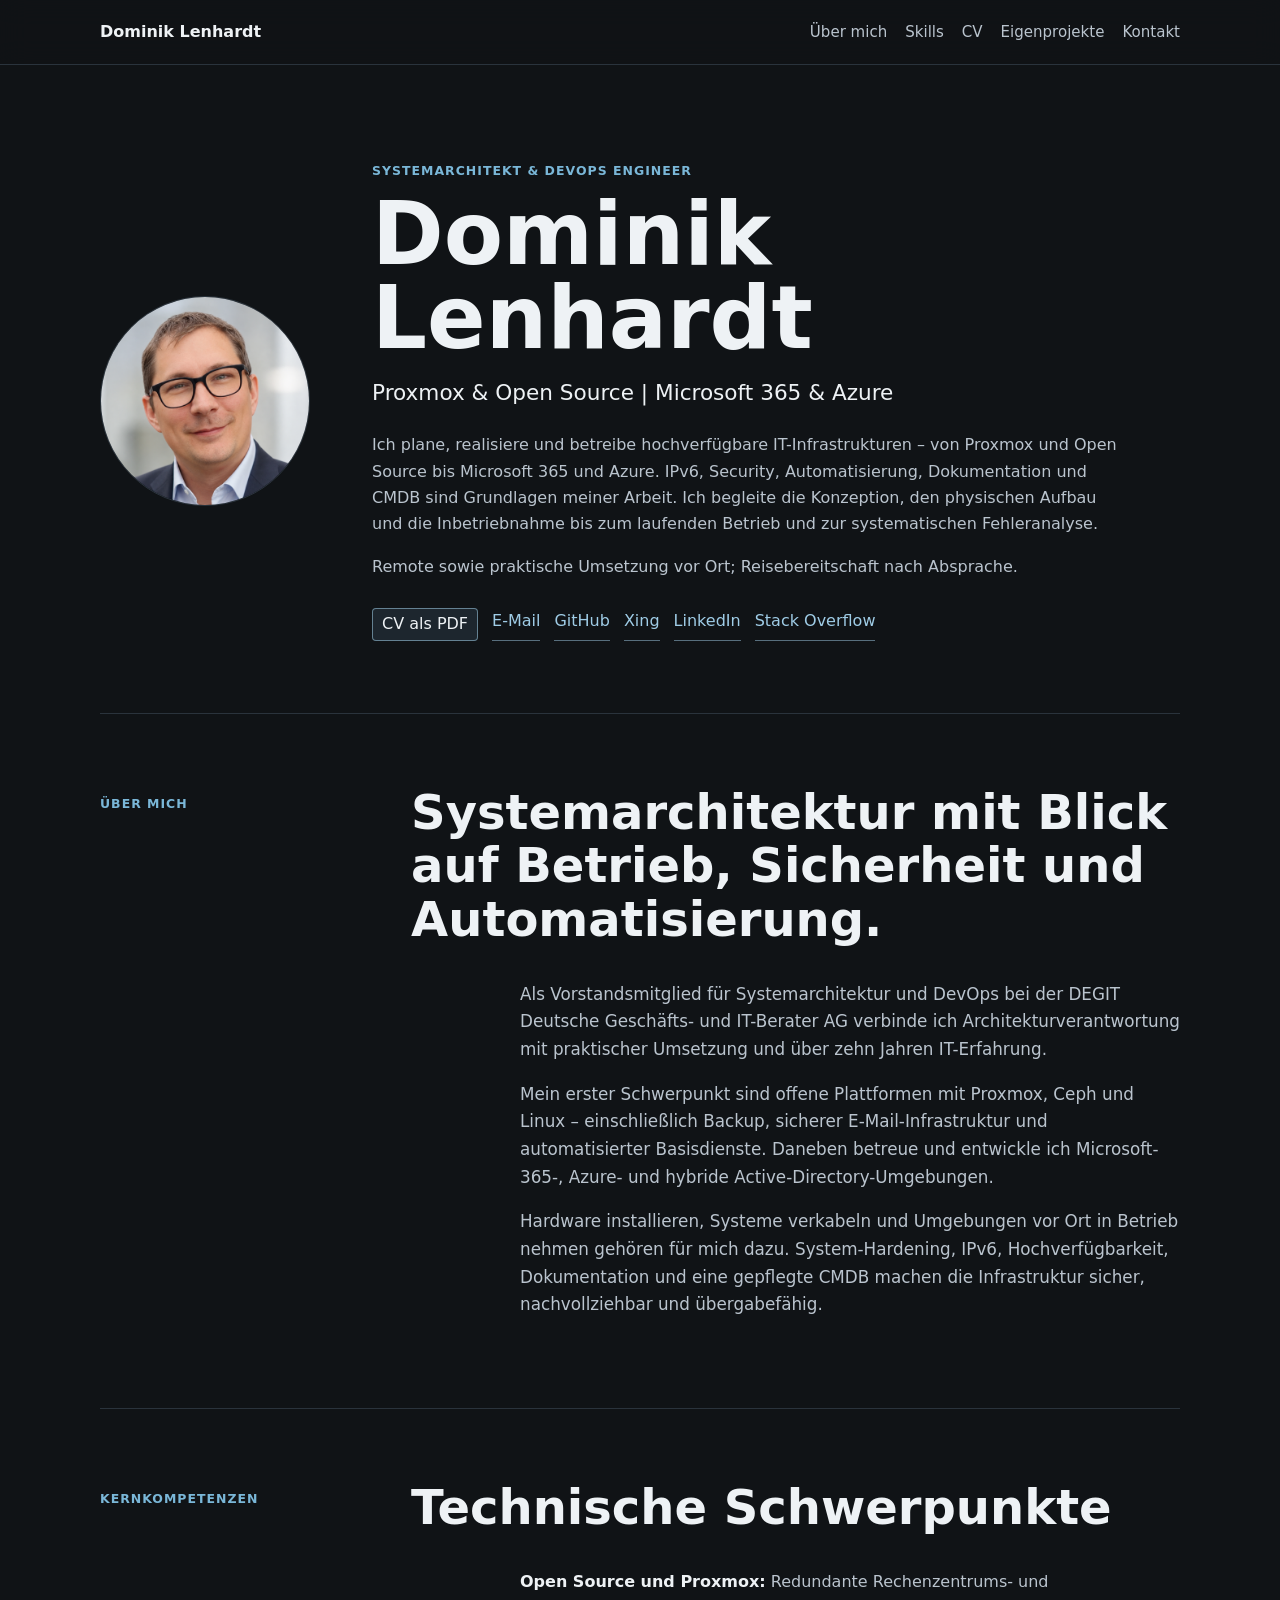
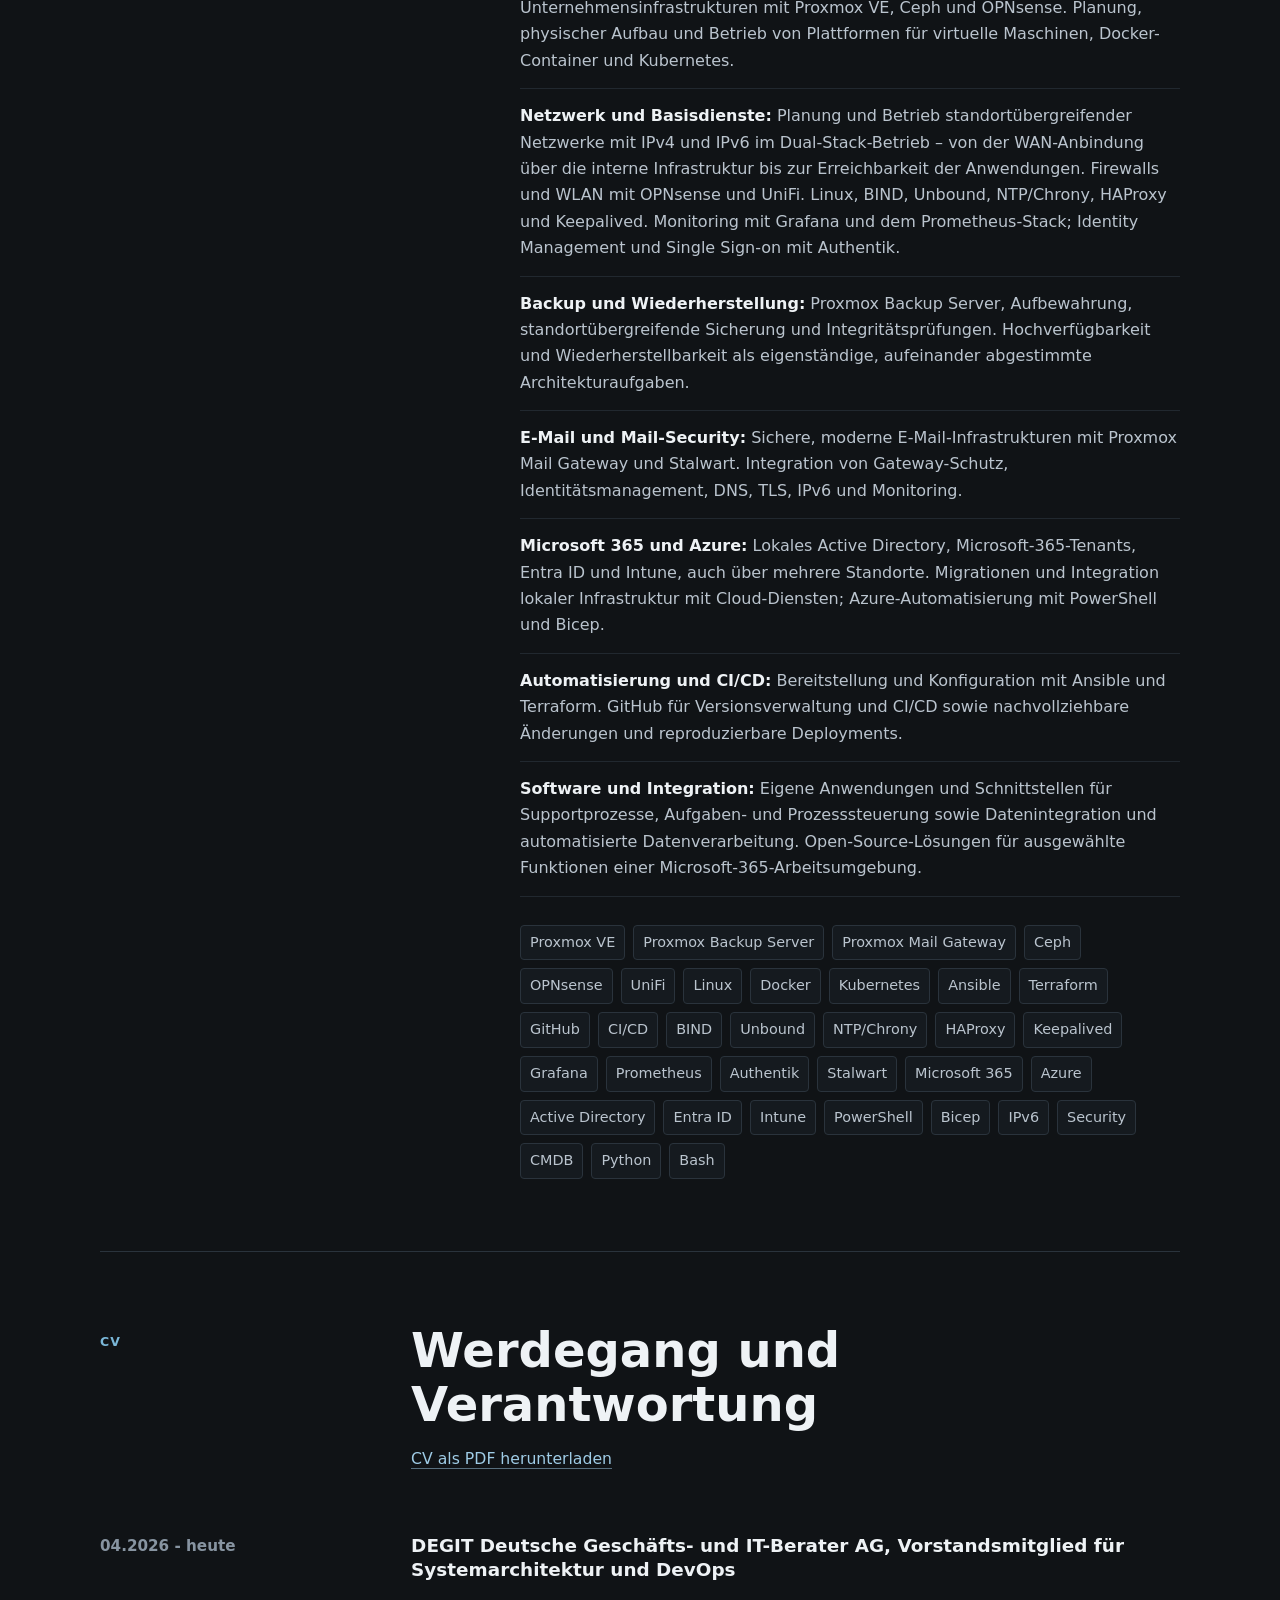
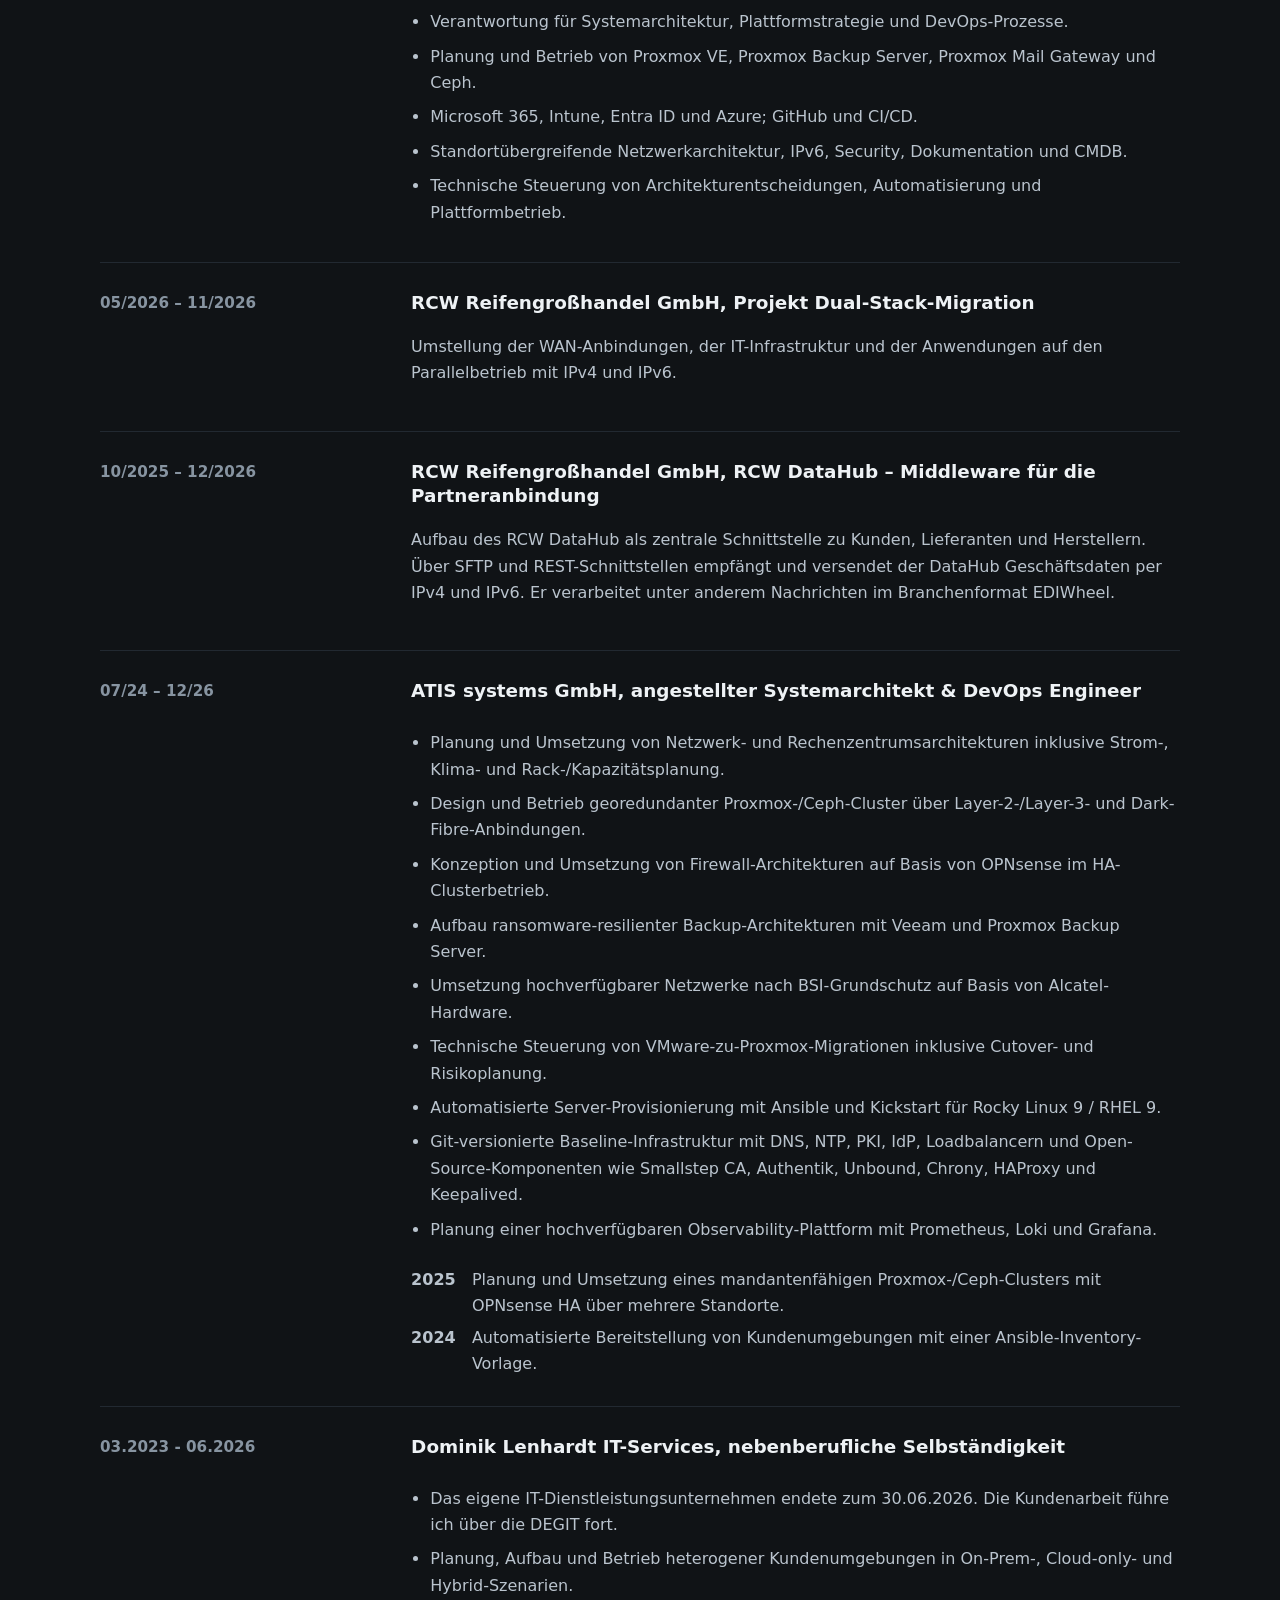
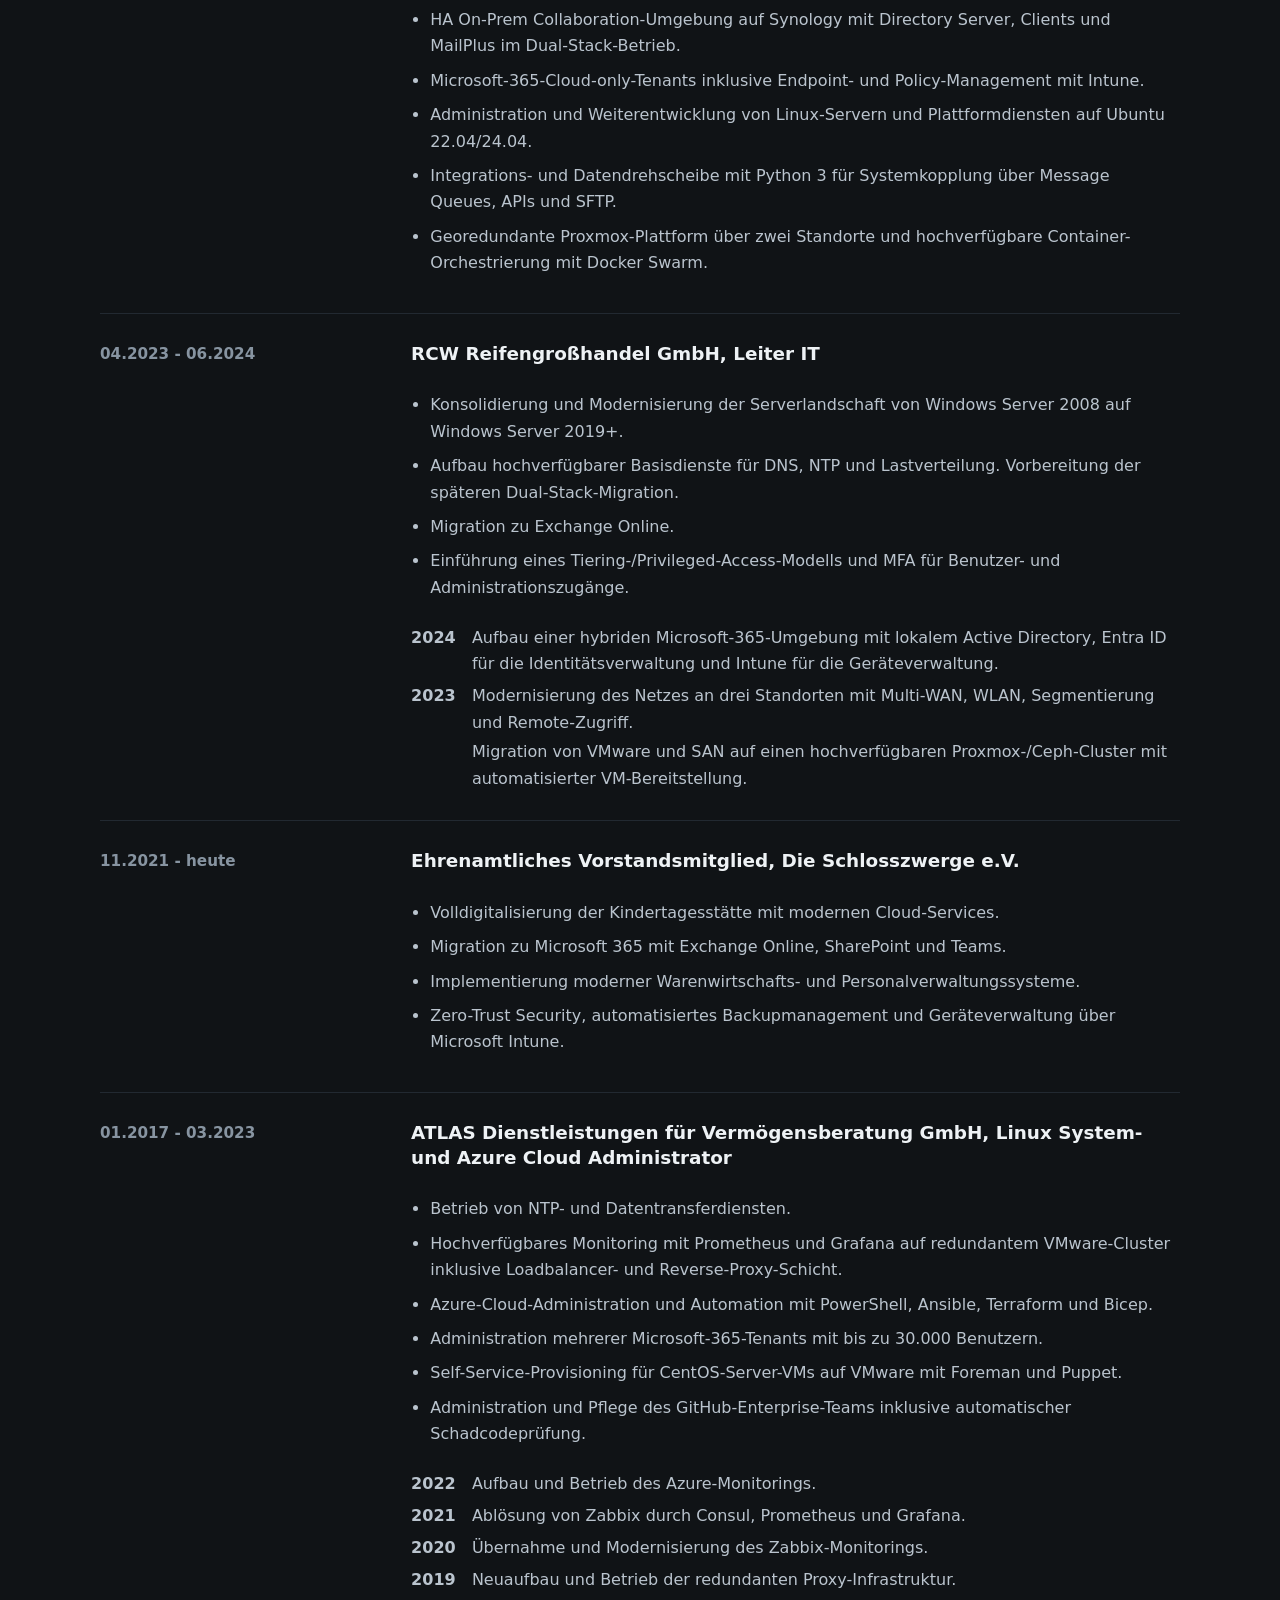
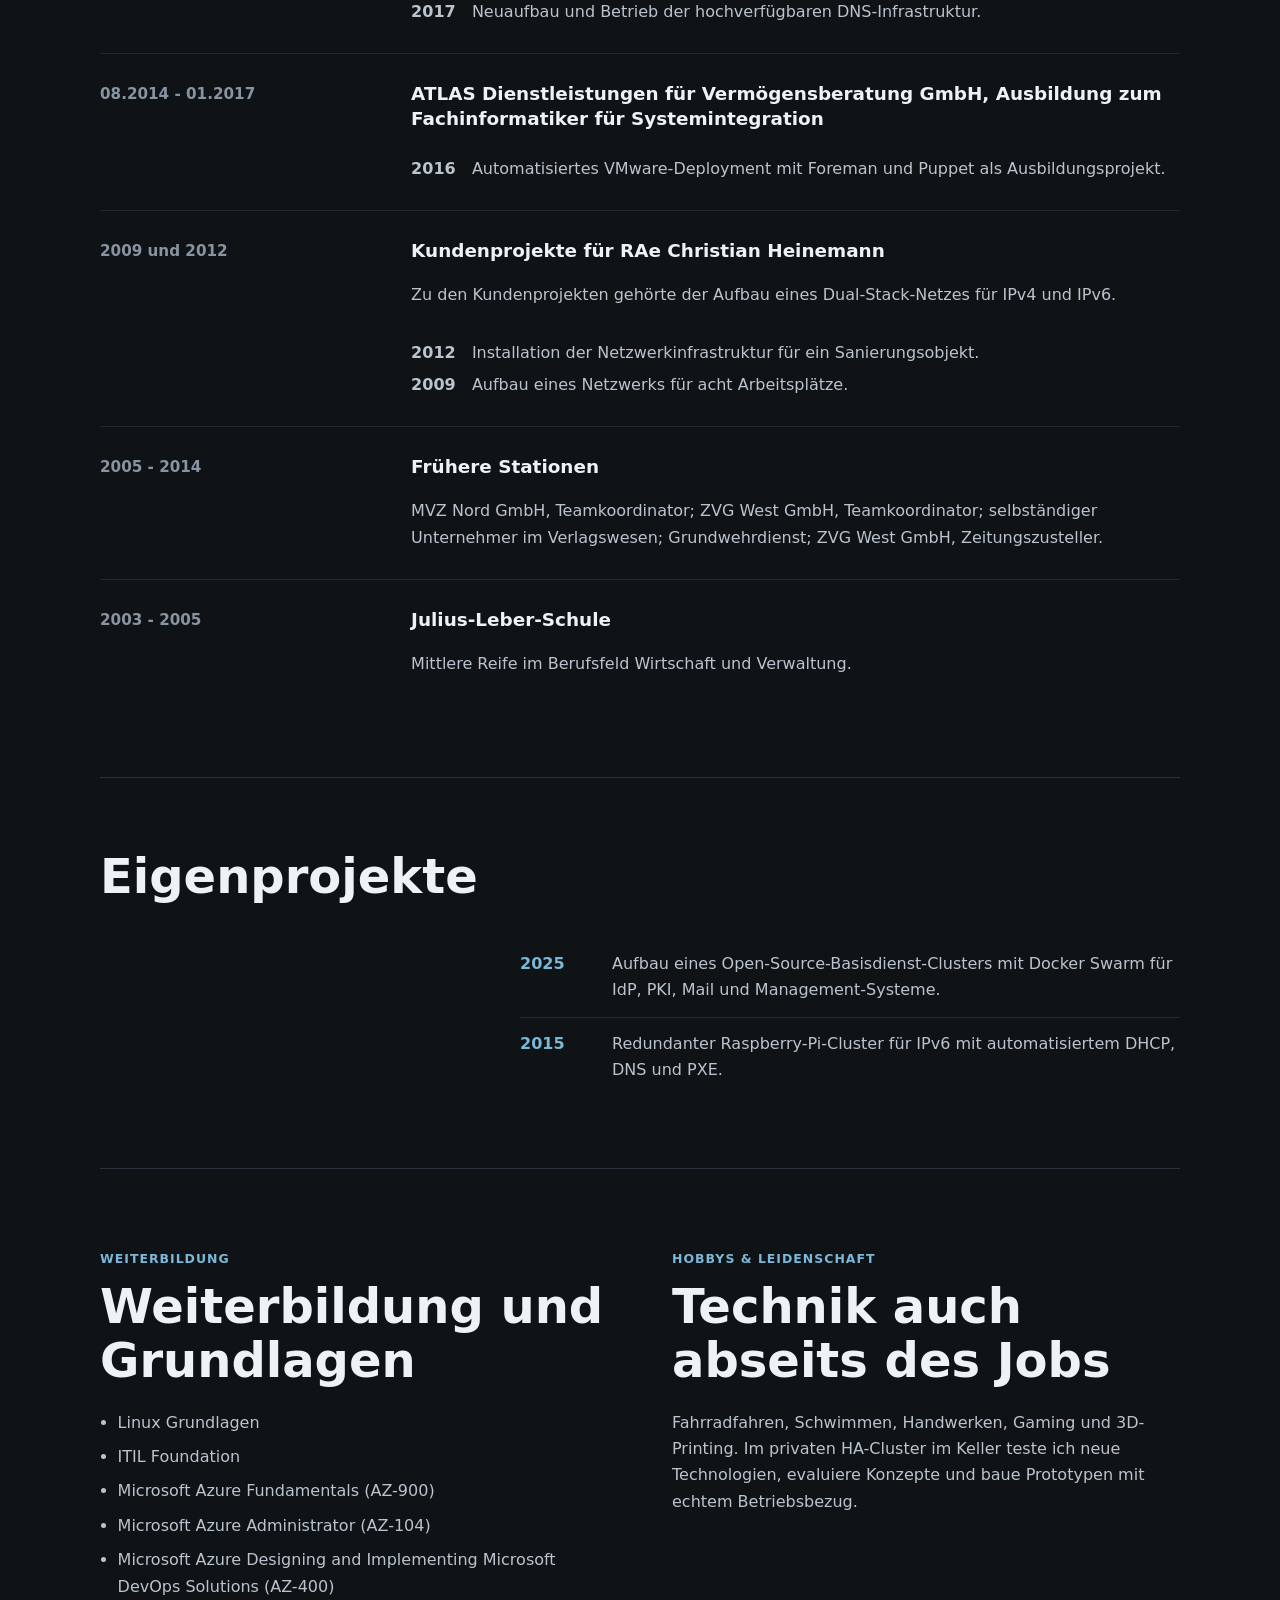
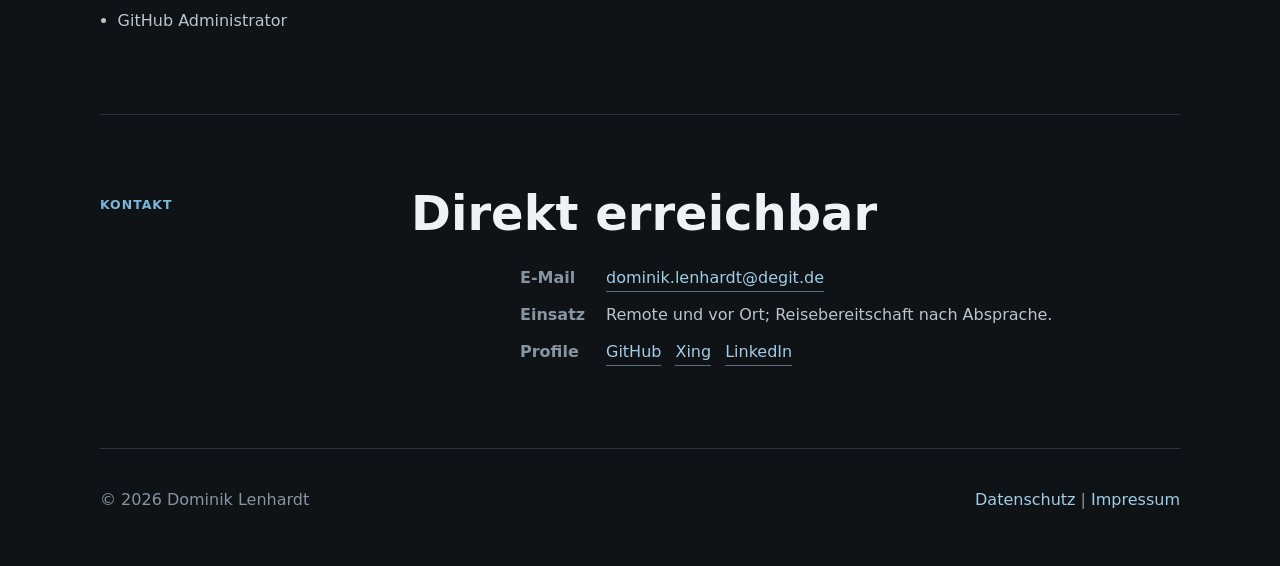
==== commit a387b2fa: "ATIS-Zeitraum in Monat und Jahr angeben" ====
--- a/index.html
+++ b/index.html
@@ -112,7 +112,7 @@
         </article>
 
         <article>
-          <p class="date">07.2024 - 31.12.2026</p>
+          <p class="date">07/24 – 12/26</p>
           <h3>ATIS systems GmbH, angestellter Systemarchitekt &amp; DevOps Engineer</h3>
           <ul>
             <li>Planung und Umsetzung von Netzwerk- und Rechenzentrumsarchitekturen inklusive Strom-, Klima- und Rack-/Kapazitätsplanung.</li>
